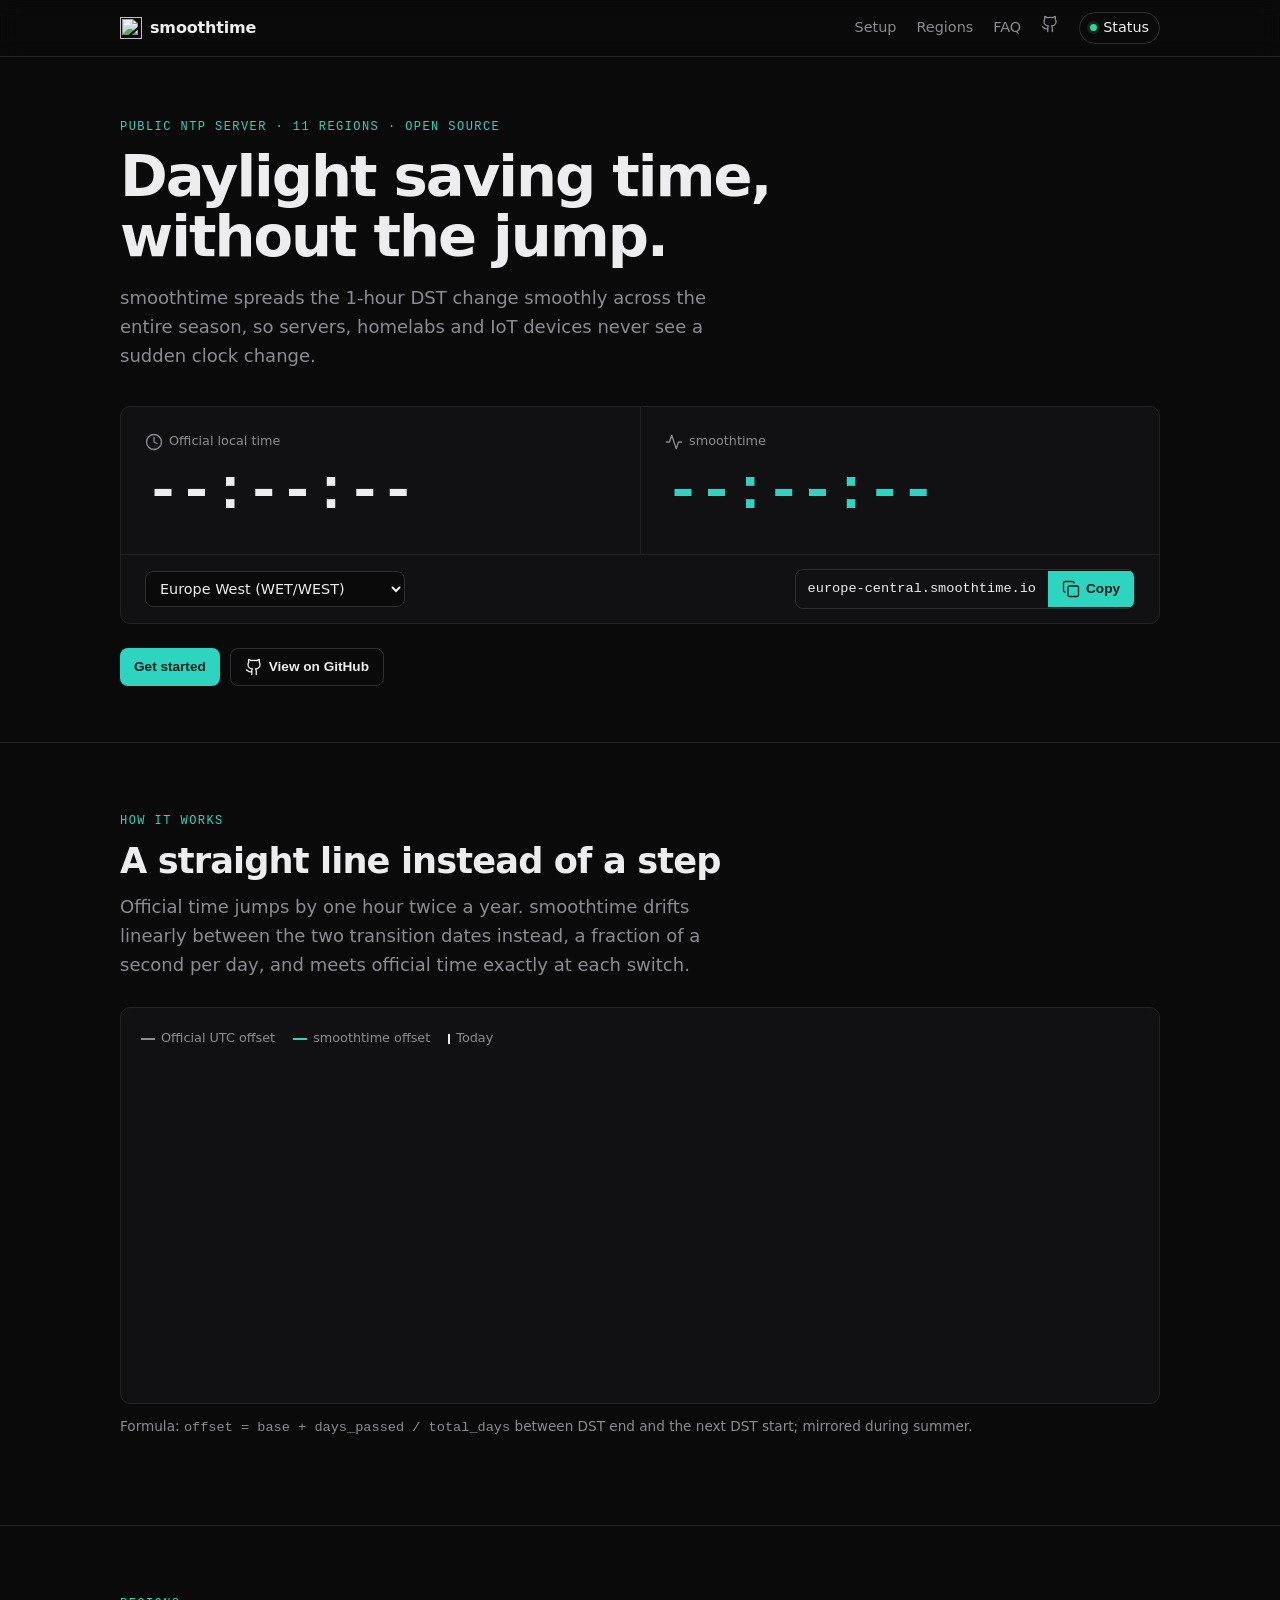
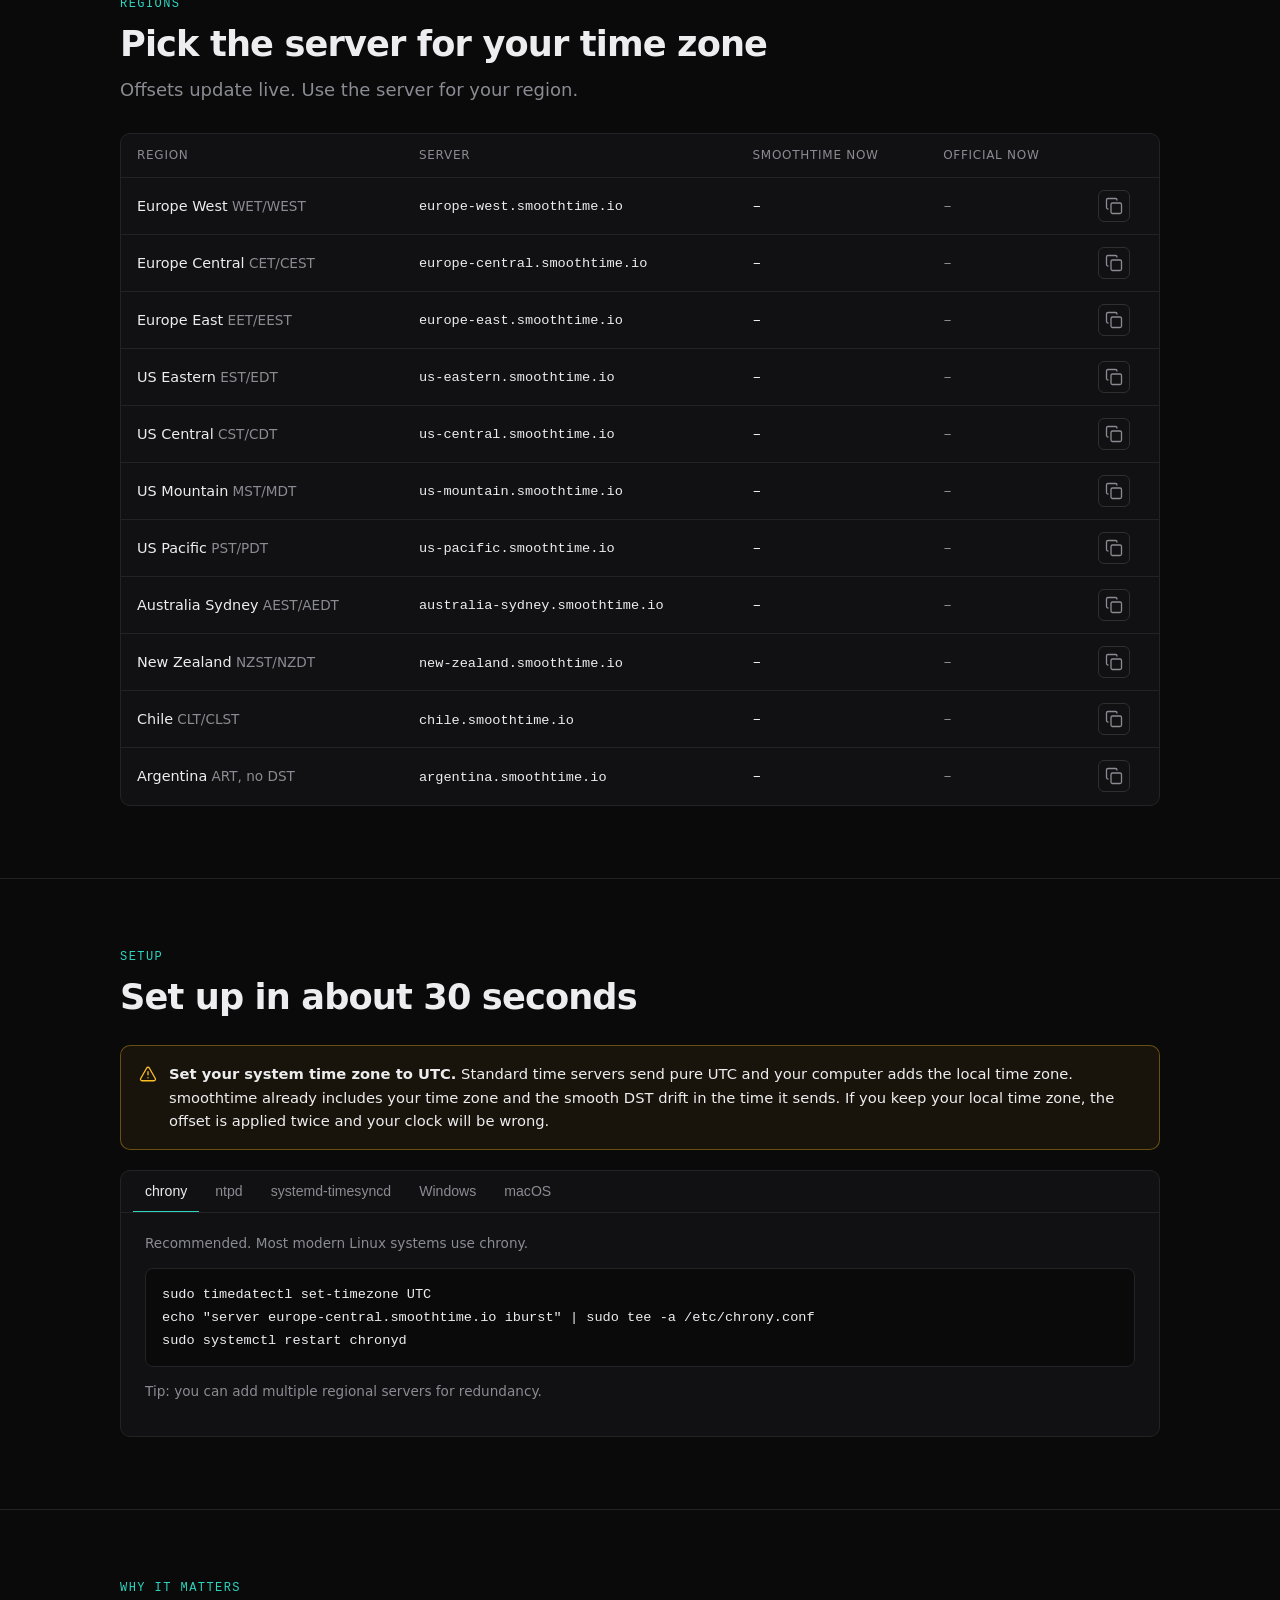
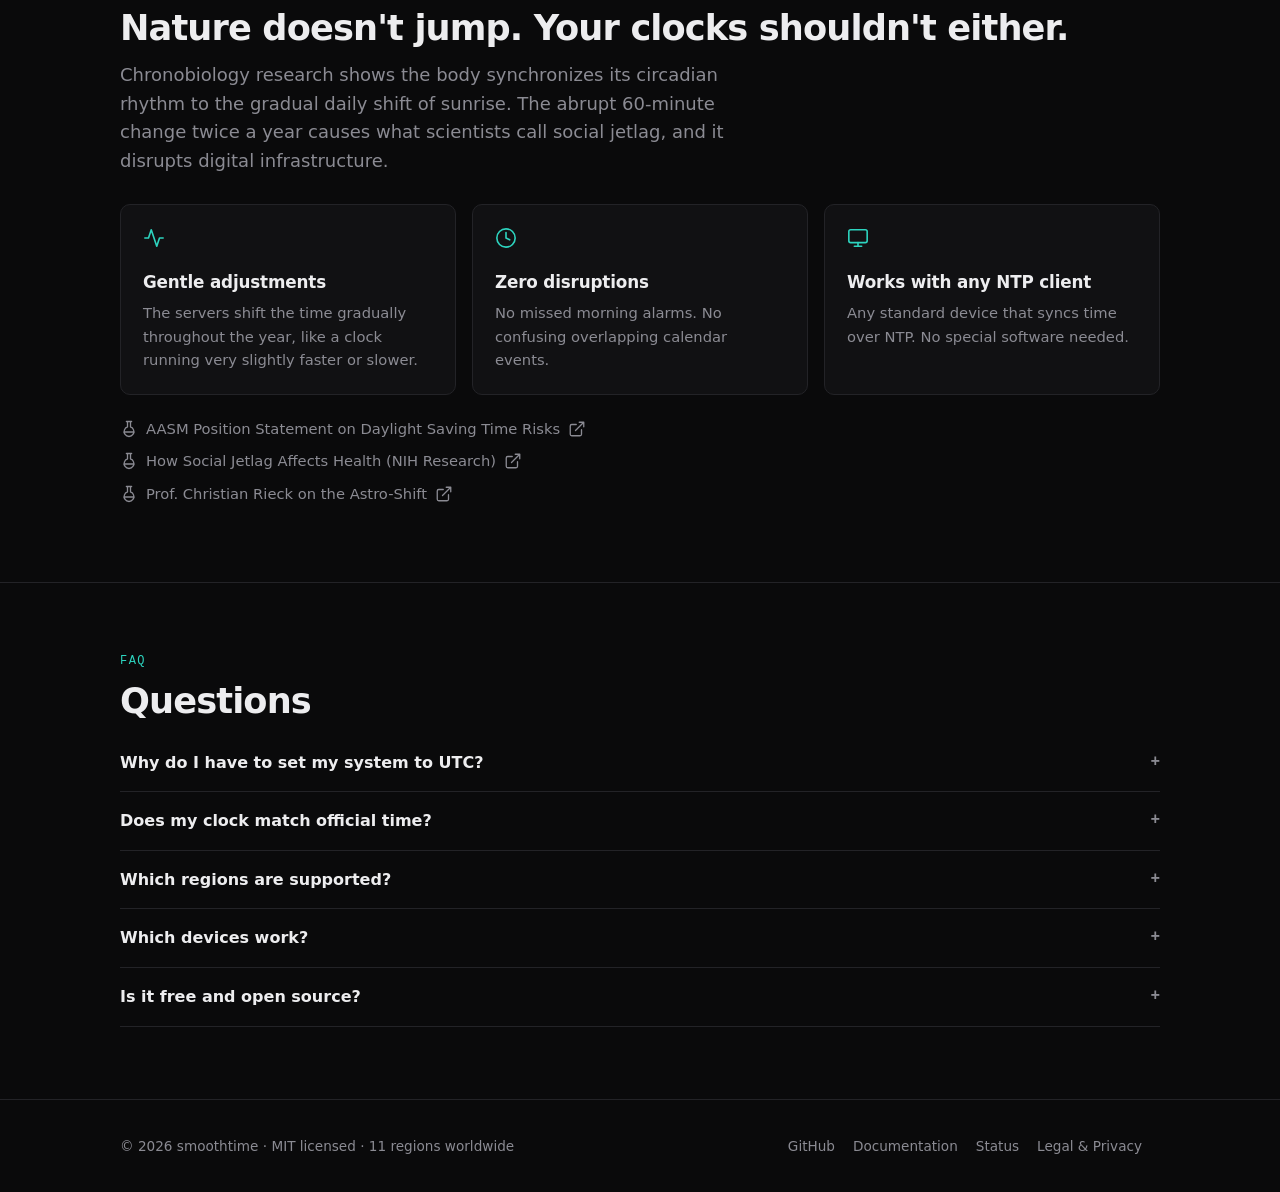
==== website/index.html @ b9d62621 "Point Plausible script at self-hosted plausible.smoothtime.io" ====
<!DOCTYPE html>
<html lang="en">
<head>
  <meta charset="utf-8">
  <meta content="width=device-width, initial-scale=1.0" name="viewport">
  <title>smoothtime | The Natural Time Server — Smooth DST Without Jumps</title>
  
  <meta name="description" content="The first public NTP server that replaces abrupt Daylight Saving Time (DST) jumps with a smooth linear drift. Prevent social jetlag, protect circadian rhythms, and avoid server disruptions. Free, open-source natural time for Europe, US, Australia, New Zealand, Chile & Argentina.">
  <meta name="keywords" content="smooth DST, natural time server, social jetlag, DST transition, NTP server without jumps, smoothtime, gradual time change, chronobiology, DST smear, australia ntp, new zealand time server, chile ntp, chrony">
  <meta name="robots" content="index, follow">
  
  <!-- Open Graph / Social -->
  <meta property="og:title" content="smoothtime | The Natural Time Server — Smooth DST Without Jumps">
  <meta property="og:description" content="Spread the 1-hour DST jump smoothly across the season. Now with Australia, New Zealand, Chile & Argentina. Open source, free, for homelabs, servers & IoT worldwide.">
  <meta property="og:url" content="https://smoothtime.io">
  <meta property="og:type" content="website">
  <meta property="og:image" content="https://smoothtime.io/og-image.png">
  <meta property="og:locale" content="en_US">
  <meta property="og:site_name" content="smoothtime.io">
  
  <!-- Twitter Card -->
  <meta name="twitter:card" content="summary_large_image">
  <meta name="twitter:title" content="smoothtime | Smooth DST NTP Server (now global)">
  <meta name="twitter:description" content="No more twice-yearly clock trauma. Natural, gradual time transitions via public NTP — now supporting Southern Hemisphere too.">
  <meta name="twitter:image" content="https://smoothtime.io/og-image.png">
  
  <!-- Hreflang -->
  <link rel="alternate" hreflang="en" href="https://smoothtime.io">
  <link rel="alternate" hreflang="x-default" href="https://smoothtime.io">
  
  <meta property="og:image:width" content="1200">
  <meta property="og:image:height" content="630">
  
  <link rel="canonical" href="https://smoothtime.io">
  <meta name="theme-color" content="#0a0a0b">
  <link rel="preload" href="/fonts/inter-var-latin.woff2" as="font" type="font/woff2" crossorigin>
  <link rel="preload" href="/fonts/jetbrains-mono-var-latin.woff2" as="font" type="font/woff2" crossorigin>
  <link rel="icon" type="image/svg+xml" href="/favicon.svg">
  <script type="application/ld+json">
  {
    "@context": "https://schema.org",
    "@type": "WebApplication",
    "name": "smoothtime",
    "url": "https://smoothtime.io",
    "description": "The first public NTP server that replaces abrupt DST jumps with a smooth linear drift across the entire season. Prevents social jetlag, protects circadian rhythms, and avoids server disruptions.",
    "applicationCategory": "Utility",
    "operatingSystem": "All (NTP-compatible)",
    "browserRequirements": "Requires NTP client",
    "license": "https://github.com/tommodore/smoothtime/blob/main/LICENSE",
    "offers": {
      "@type": "Offer",
      "price": "0",
      "priceCurrency": "USD"
    },
    "author": {
      "@type": "Person",
      "name": "Thomas Kräuter",
      "url": "https://github.com/tommodore"
    }
  }
  </script>
  <script type="application/ld+json">
  {
    "@context": "https://schema.org",
    "@type": "WebSite",
    "name": "smoothtime.io",
    "url": "https://smoothtime.io",
    "about": {
      "@type": "Thing",
      "name": "Smooth DST Transition via NTP",
      "description": "Replaces abrupt DST jumps with smooth linear time drift"
    },
    "inLanguage": ["en", "de"]
  }
  </script>
  

  <style>
    @font-face{font-family:Inter;font-weight:400 700;font-display:swap;src:url(/fonts/inter-var-latin.woff2) format("woff2")}
    @font-face{font-family:"JetBrains Mono";font-weight:400 700;font-display:swap;src:url(/fonts/jetbrains-mono-var-latin.woff2) format("woff2")}
    :root{--bg:#0a0a0b;--panel:#111113;--line:#232327;--line2:#2e2e33;--fg:#ededef;--mute:#8b8b93;--acc:#2dd4bf;--acc-d:rgba(45,212,191,.12);--ok:#34d399;--warn:#fbbf24;--r:10px;--mono:"JetBrains Mono",ui-monospace,SFMono-Regular,Menlo,monospace}
    *{box-sizing:border-box} html{-webkit-text-size-adjust:100%;scroll-behavior:smooth}
    body{margin:0;background:var(--bg);color:var(--fg);font:16px/1.6 Inter,system-ui,sans-serif;-webkit-font-smoothing:antialiased}
    a{color:inherit} code,.mono{font-family:var(--mono);font-variant-numeric:tabular-nums}
    .wrap{max-width:1080px;margin:0 auto;padding:0 20px}
    .i{width:18px;height:18px;flex:none}
    .muted{color:var(--mute)} .sm{font-size:.85rem}
    header{position:sticky;top:0;z-index:10;background:rgba(10,10,11,.8);backdrop-filter:blur(10px);border-bottom:1px solid var(--line)}
    header .wrap{display:flex;align-items:center;justify-content:space-between;height:56px}
    .logo{display:flex;align-items:center;gap:8px;font-weight:600;text-decoration:none;letter-spacing:-.01em}
    nav{display:flex;gap:20px;align-items:center;font-size:.9rem} nav a{text-decoration:none;color:var(--mute)} nav a:hover{color:var(--fg)}
    .status{display:inline-flex;align-items:center;gap:6px;border:1px solid var(--line2);border-radius:99px;padding:3px 10px;color:var(--fg)!important}
    .dot{width:7px;height:7px;border-radius:50%;background:var(--ok);box-shadow:0 0 0 3px rgba(52,211,153,.15)}
    .hide-sm{} @media(max-width:640px){.hide-sm{display:none} nav{gap:14px}}
    section{padding:72px 0;border-bottom:1px solid var(--line)}
    .eyebrow{font:500 .75rem/1 var(--mono);letter-spacing:.12em;text-transform:uppercase;color:var(--acc);margin:0 0 14px}
    h1{font-size:clamp(2.2rem,6vw,3.6rem);line-height:1.05;letter-spacing:-.035em;margin:0 0 16px;font-weight:650}
    h2{font-size:clamp(1.6rem,3.5vw,2.2rem);letter-spacing:-.025em;line-height:1.15;margin:0 0 12px;font-weight:650}
    h3{font-size:1.05rem;margin:0 0 6px;font-weight:600;letter-spacing:-.01em}
    .lead{font-size:1.125rem;color:var(--mute);max-width:620px;margin:0}
    .card{background:var(--panel);border:1px solid var(--line);border-radius:var(--r)}
    .hero{padding:64px 0 56px}
    .clocks{display:grid;grid-template-columns:1fr 1fr;margin-top:36px}
    .clocks>div{padding:24px} .clocks>div+div{border-left:1px solid var(--line)}
    .clk{font:600 clamp(2rem,7vw,3.75rem)/1 var(--mono);letter-spacing:-.04em;margin:10px 0 8px}
    .clocks .lbl{font-size:.8rem;color:var(--mute);display:flex;align-items:center;gap:6px}
    .acc{color:var(--acc)}
    .bar{display:flex;flex-wrap:wrap;gap:12px;align-items:center;justify-content:space-between;padding:14px 24px;border-top:1px solid var(--line)}
    select{background:var(--bg);color:var(--fg);border:1px solid var(--line2);border-radius:8px;padding:8px 10px;font:inherit;font-size:.9rem;max-width:100%}
    .addrbox{display:flex;align-items:center;gap:0;border:1px solid var(--line2);border-radius:8px;overflow:hidden;min-width:0;max-width:100%}
    .addrbox code{padding:8px 12px;font-size:.85rem;min-width:0;white-space:nowrap;overflow-x:auto}
    .btn{display:inline-flex;align-items:center;gap:6px;border:0;background:var(--acc);color:#04201c;font:600 .85rem Inter,sans-serif;padding:9px 14px;cursor:pointer;white-space:nowrap}
    .btn:hover{filter:brightness(1.08)} .btn.ghost{background:transparent;color:var(--fg);border:1px solid var(--line2);border-radius:8px;text-decoration:none}
    .icon-btn{background:none;border:1px solid var(--line2);color:var(--mute);border-radius:6px;padding:6px;cursor:pointer;display:inline-flex} .icon-btn:hover{color:var(--fg);border-color:var(--mute)}
    .cta{display:flex;gap:10px;flex-wrap:wrap;margin-top:24px} .cta .btn{border-radius:8px;text-decoration:none}
    @media(max-width:640px){.clocks{grid-template-columns:1fr} .clocks>div+div{border-left:0;border-top:1px solid var(--line)} .clocks>div{padding:18px} .bar{padding:14px 18px} .addrbox code{font-size:.75rem;padding:8px 10px} .bar select{width:100%}}
    .chart{padding:20px;margin-top:28px} .chart svg{width:100%;height:auto;display:block}
    .legend{display:flex;gap:18px;font-size:.8rem;color:var(--mute);margin-bottom:10px;flex-wrap:wrap} .legend i{display:inline-block;width:14px;height:2px;vertical-align:middle;margin-right:6px}
    .tbl{width:100%;border-collapse:collapse;font-size:.9rem} .tbl th{text-align:left;font-weight:500;color:var(--mute);font-size:.75rem;text-transform:uppercase;letter-spacing:.06em;padding:12px 16px;border-bottom:1px solid var(--line)}
    .tbl td{padding:12px 16px;border-bottom:1px solid var(--line)} .tbl tr:last-child td{border-bottom:0} .tbl code{font-size:.85rem} .num{white-space:nowrap}
    .tblwrap{overflow-x:auto;margin-top:28px}
    @media(max-width:640px){.tbl .c-off2{display:none} .tbl td:nth-child(4){display:none} .tbl td,.tbl th{padding:10px 10px} .tbl td:first-child .muted{display:none}}
    .callout{display:flex;gap:12px;padding:16px 18px;border:1px solid rgba(251,191,36,.35);background:rgba(251,191,36,.06);border-radius:var(--r);margin:28px 0 20px;font-size:.92rem} .callout .i{color:var(--warn);margin-top:3px}
    .tabs{display:flex;gap:4px;border-bottom:1px solid var(--line);padding:0 12px;overflow-x:auto}
    .tab{background:none;border:0;color:var(--mute);font:500 .88rem Inter,sans-serif;padding:12px 12px;cursor:pointer;border-bottom:2px solid transparent;margin-bottom:-1px;white-space:nowrap}
    .tab[aria-selected=true]{color:var(--fg);border-color:var(--acc)}
    .pane{padding:20px 24px} .pane[hidden]{display:none} .pane ol{margin:0;padding-left:20px} .pane li{margin:6px 0}
    pre{position:relative;background:var(--bg);border:1px solid var(--line);border-radius:8px;padding:14px 16px;overflow-x:auto;font-size:.85rem;line-height:1.7;margin:10px 0}
    pre .icon-btn{position:absolute;top:8px;right:8px;background:var(--panel)}
    .grid3{display:grid;grid-template-columns:repeat(3,1fr);gap:16px;margin-top:28px} .grid3 .card{padding:22px} .grid3 .i{color:var(--acc);margin-bottom:12px;width:22px;height:22px}
    .grid3 p{margin:0;color:var(--mute);font-size:.92rem}
    @media(max-width:820px){.grid3{grid-template-columns:1fr}}
    .refs{list-style:none;padding:0;margin:18px 0 0} .refs a{display:inline-flex;gap:8px;align-items:center;color:var(--mute);text-decoration:none;font-size:.92rem;padding:4px 0} .refs a:hover{color:var(--fg)}
    details{border-bottom:1px solid var(--line);padding:16px 0} summary{cursor:pointer;font-weight:600;list-style:none;display:flex;justify-content:space-between;gap:16px} summary::after{content:"+";color:var(--mute);font-family:var(--mono)} details[open] summary::after{content:"–"}
    details p{color:var(--mute);margin:10px 0 0;max-width:760px}
    footer{padding:36px 0;font-size:.85rem;color:var(--mute)} footer .wrap{display:flex;gap:16px;flex-wrap:wrap;justify-content:space-between} footer a{text-decoration:none;margin-right:18px} footer a:hover{color:var(--fg)}
    /* no scroll-reveal: content is visible immediately */
    .skip{position:absolute;left:-9999px} .skip:focus{left:12px;top:12px;z-index:99;background:var(--acc);color:#000;padding:8px 12px;border-radius:6px}
    :focus-visible{outline:2px solid var(--acc);outline-offset:2px}
  </style>
  <script defer data-domain="smoothtime.io" src="https://plausible.smoothtime.io/js/script.js"></script>
</head>
<body>
<a class="skip" href="#main">Skip to content</a>
<header><div class="wrap">
  <a class="logo" href="/"><img src="/favicon.svg" width="22" height="22" alt="">smoothtime</a>
  <nav>
    <a href="#setup" class="hide-sm">Setup</a>
    <a href="#regions" class="hide-sm">Regions</a>
    <a href="#faq" class="hide-sm">FAQ</a>
    <a href="https://github.com/tommodore/smoothtime" target="_blank" rel="noopener" aria-label="GitHub"><svg class="i" viewBox="0 0 24 24" fill="none" stroke="currentColor" stroke-width="1.75" stroke-linecap="round" stroke-linejoin="round" aria-hidden="true"><path d="M15 22v-4a4.8 4.8 0 0 0-1-3.5c3 0 6-2 6-5.5.08-1.25-.27-2.48-1-3.5.28-1.15.28-2.35 0-3.5 0 0-1 0-3 1.5-2.64-.5-5.36-.5-8 0C6 2 5 2 5 2c-.3 1.15-.3 2.35 0 3.5A5.4 5.4 0 0 0 4 9c0 3.5 3 5.5 6 5.5-.39.49-.68 1.05-.85 1.65-.17.6-.22 1.23-.15 1.85v4"/><path d="M9 18c-4.51 2-5-2-7-2"/></svg></a>
    <a class="status" href="https://status.smoothtime.io" target="_blank" rel="noopener"><span class="dot"></span>Status</a>
  </nav>
</div></header>

<main id="main">
<section class="hero"><div class="wrap">
  <p class="eyebrow">Public NTP server · 11 regions · open source</p>
  <h1>Daylight saving time,<br>without the jump.</h1>
  <p class="lead">smoothtime spreads the 1-hour DST change smoothly across the entire season, so servers, homelabs and IoT devices never see a sudden clock change.</p>
  <div class="card" style="margin-top:36px">
    <div class="clocks" style="margin:0">
      <div><div class="lbl"><svg class="i" viewBox="0 0 24 24" fill="none" stroke="currentColor" stroke-width="1.75" stroke-linecap="round" stroke-linejoin="round" aria-hidden="true"><circle cx="12" cy="12" r="10"/><path d="M12 6v6l4 2"/></svg> Official local time <span class="mono" id="h-offi"></span></div><div class="clk" id="h-official">--:--:--</div><div class="sm muted" id="h-tz"></div></div>
      <div><div class="lbl acc"><svg class="i" viewBox="0 0 24 24" fill="none" stroke="currentColor" stroke-width="1.75" stroke-linecap="round" stroke-linejoin="round" aria-hidden="true"><path d="M22 12h-4l-3 9L9 3l-3 9H2"/></svg> smoothtime <span class="mono" id="h-offs"></span></div><div class="clk acc" id="h-smooth">--:--:--</div><div class="sm muted" id="h-diff"></div></div>
    </div>
    <div class="bar">
      <select id="region" aria-label="Region"><option value="europe-west">Europe West (WET/WEST)</option><option value="europe-central">Europe Central (CET/CEST)</option><option value="europe-east">Europe East (EET/EEST)</option><option value="us-eastern">US Eastern (EST/EDT)</option><option value="us-central">US Central (CST/CDT)</option><option value="us-mountain">US Mountain (MST/MDT)</option><option value="us-pacific">US Pacific (PST/PDT)</option><option value="australia-sydney">Australia Sydney (AEST/AEDT)</option><option value="new-zealand">New Zealand (NZST/NZDT)</option><option value="chile">Chile (CLT/CLST)</option><option value="argentina">Argentina (ART, no DST)</option></select>
      <div class="addrbox"><code id="h-addr">europe-central.smoothtime.io</code><button class="btn" id="h-copy"><svg class="i" viewBox="0 0 24 24" fill="none" stroke="currentColor" stroke-width="1.75" stroke-linecap="round" stroke-linejoin="round" aria-hidden="true"><rect x="8" y="8" width="14" height="14" rx="2"/><path d="M4 16c-1.1 0-2-.9-2-2V4c0-1.1.9-2 2-2h10c1.1 0 2 .9 2 2"/></svg><span>Copy</span></button></div>
    </div>
  </div>
  <div class="cta"><a class="btn" href="#setup">Get started</a><a class="btn ghost" href="https://github.com/tommodore/smoothtime" target="_blank" rel="noopener"><svg class="i" viewBox="0 0 24 24" fill="none" stroke="currentColor" stroke-width="1.75" stroke-linecap="round" stroke-linejoin="round" aria-hidden="true"><path d="M15 22v-4a4.8 4.8 0 0 0-1-3.5c3 0 6-2 6-5.5.08-1.25-.27-2.48-1-3.5.28-1.15.28-2.35 0-3.5 0 0-1 0-3 1.5-2.64-.5-5.36-.5-8 0C6 2 5 2 5 2c-.3 1.15-.3 2.35 0 3.5A5.4 5.4 0 0 0 4 9c0 3.5 3 5.5 6 5.5-.39.49-.68 1.05-.85 1.65-.17.6-.22 1.23-.15 1.85v4"/><path d="M9 18c-4.51 2-5-2-7-2"/></svg> View on GitHub</a></div>
</div></section>

<section id="drift"><div class="wrap">
  <p class="eyebrow">How it works</p>
  <h2>A straight line instead of a step</h2>
  <p class="lead">Official time jumps by one hour twice a year. smoothtime drifts linearly between the two transition dates instead, a fraction of a second per day, and meets official time exactly at each switch.</p>
  <div class="card chart">
    <div class="legend"><span><i style="background:var(--mute)"></i>Official UTC offset</span><span><i style="background:var(--acc)"></i>smoothtime offset</span><span><i style="background:var(--fg);width:2px;height:10px"></i>Today</span><span class="mono" id="c-region"></span></div>
    <svg id="chart" viewBox="0 0 800 260" role="img" aria-label="UTC offset over the next 12 months"></svg>
  </div>
  <p class="sm muted" style="margin-top:12px">Formula: <code>offset = base + days_passed / total_days</code> between DST end and the next DST start; mirrored during summer.</p>
</div></section>

<section id="regions"><div class="wrap">
  <p class="eyebrow">Regions</p>
  <h2>Pick the server for your time zone</h2>
  <p class="lead">Offsets update live. Use the server for your region.</p>
  <div class="card tblwrap"><table class="tbl"><thead><tr><th>Region</th><th>Server</th><th>smoothtime now</th><th class="c-off2">Official now</th><th></th></tr></thead><tbody><tr data-r="europe-west"><td><span class="rn">Europe West</span><span class="muted sm"> WET/WEST</span></td><td><code class="addr">europe-west.smoothtime.io</code></td><td class="mono num" data-off="europe-west">–</td><td class="mono num muted" data-offi="europe-west">–</td><td><button class="icon-btn" data-copy="europe-west.smoothtime.io" aria-label="Copy europe-west.smoothtime.io"><svg class="i" viewBox="0 0 24 24" fill="none" stroke="currentColor" stroke-width="1.75" stroke-linecap="round" stroke-linejoin="round" aria-hidden="true"><rect x="8" y="8" width="14" height="14" rx="2"/><path d="M4 16c-1.1 0-2-.9-2-2V4c0-1.1.9-2 2-2h10c1.1 0 2 .9 2 2"/></svg></button></td></tr><tr data-r="europe-central"><td><span class="rn">Europe Central</span><span class="muted sm"> CET/CEST</span></td><td><code class="addr">europe-central.smoothtime.io</code></td><td class="mono num" data-off="europe-central">–</td><td class="mono num muted" data-offi="europe-central">–</td><td><button class="icon-btn" data-copy="europe-central.smoothtime.io" aria-label="Copy europe-central.smoothtime.io"><svg class="i" viewBox="0 0 24 24" fill="none" stroke="currentColor" stroke-width="1.75" stroke-linecap="round" stroke-linejoin="round" aria-hidden="true"><rect x="8" y="8" width="14" height="14" rx="2"/><path d="M4 16c-1.1 0-2-.9-2-2V4c0-1.1.9-2 2-2h10c1.1 0 2 .9 2 2"/></svg></button></td></tr><tr data-r="europe-east"><td><span class="rn">Europe East</span><span class="muted sm"> EET/EEST</span></td><td><code class="addr">europe-east.smoothtime.io</code></td><td class="mono num" data-off="europe-east">–</td><td class="mono num muted" data-offi="europe-east">–</td><td><button class="icon-btn" data-copy="europe-east.smoothtime.io" aria-label="Copy europe-east.smoothtime.io"><svg class="i" viewBox="0 0 24 24" fill="none" stroke="currentColor" stroke-width="1.75" stroke-linecap="round" stroke-linejoin="round" aria-hidden="true"><rect x="8" y="8" width="14" height="14" rx="2"/><path d="M4 16c-1.1 0-2-.9-2-2V4c0-1.1.9-2 2-2h10c1.1 0 2 .9 2 2"/></svg></button></td></tr><tr data-r="us-eastern"><td><span class="rn">US Eastern</span><span class="muted sm"> EST/EDT</span></td><td><code class="addr">us-eastern.smoothtime.io</code></td><td class="mono num" data-off="us-eastern">–</td><td class="mono num muted" data-offi="us-eastern">–</td><td><button class="icon-btn" data-copy="us-eastern.smoothtime.io" aria-label="Copy us-eastern.smoothtime.io"><svg class="i" viewBox="0 0 24 24" fill="none" stroke="currentColor" stroke-width="1.75" stroke-linecap="round" stroke-linejoin="round" aria-hidden="true"><rect x="8" y="8" width="14" height="14" rx="2"/><path d="M4 16c-1.1 0-2-.9-2-2V4c0-1.1.9-2 2-2h10c1.1 0 2 .9 2 2"/></svg></button></td></tr><tr data-r="us-central"><td><span class="rn">US Central</span><span class="muted sm"> CST/CDT</span></td><td><code class="addr">us-central.smoothtime.io</code></td><td class="mono num" data-off="us-central">–</td><td class="mono num muted" data-offi="us-central">–</td><td><button class="icon-btn" data-copy="us-central.smoothtime.io" aria-label="Copy us-central.smoothtime.io"><svg class="i" viewBox="0 0 24 24" fill="none" stroke="currentColor" stroke-width="1.75" stroke-linecap="round" stroke-linejoin="round" aria-hidden="true"><rect x="8" y="8" width="14" height="14" rx="2"/><path d="M4 16c-1.1 0-2-.9-2-2V4c0-1.1.9-2 2-2h10c1.1 0 2 .9 2 2"/></svg></button></td></tr><tr data-r="us-mountain"><td><span class="rn">US Mountain</span><span class="muted sm"> MST/MDT</span></td><td><code class="addr">us-mountain.smoothtime.io</code></td><td class="mono num" data-off="us-mountain">–</td><td class="mono num muted" data-offi="us-mountain">–</td><td><button class="icon-btn" data-copy="us-mountain.smoothtime.io" aria-label="Copy us-mountain.smoothtime.io"><svg class="i" viewBox="0 0 24 24" fill="none" stroke="currentColor" stroke-width="1.75" stroke-linecap="round" stroke-linejoin="round" aria-hidden="true"><rect x="8" y="8" width="14" height="14" rx="2"/><path d="M4 16c-1.1 0-2-.9-2-2V4c0-1.1.9-2 2-2h10c1.1 0 2 .9 2 2"/></svg></button></td></tr><tr data-r="us-pacific"><td><span class="rn">US Pacific</span><span class="muted sm"> PST/PDT</span></td><td><code class="addr">us-pacific.smoothtime.io</code></td><td class="mono num" data-off="us-pacific">–</td><td class="mono num muted" data-offi="us-pacific">–</td><td><button class="icon-btn" data-copy="us-pacific.smoothtime.io" aria-label="Copy us-pacific.smoothtime.io"><svg class="i" viewBox="0 0 24 24" fill="none" stroke="currentColor" stroke-width="1.75" stroke-linecap="round" stroke-linejoin="round" aria-hidden="true"><rect x="8" y="8" width="14" height="14" rx="2"/><path d="M4 16c-1.1 0-2-.9-2-2V4c0-1.1.9-2 2-2h10c1.1 0 2 .9 2 2"/></svg></button></td></tr><tr data-r="australia-sydney"><td><span class="rn">Australia Sydney</span><span class="muted sm"> AEST/AEDT</span></td><td><code class="addr">australia-sydney.smoothtime.io</code></td><td class="mono num" data-off="australia-sydney">–</td><td class="mono num muted" data-offi="australia-sydney">–</td><td><button class="icon-btn" data-copy="australia-sydney.smoothtime.io" aria-label="Copy australia-sydney.smoothtime.io"><svg class="i" viewBox="0 0 24 24" fill="none" stroke="currentColor" stroke-width="1.75" stroke-linecap="round" stroke-linejoin="round" aria-hidden="true"><rect x="8" y="8" width="14" height="14" rx="2"/><path d="M4 16c-1.1 0-2-.9-2-2V4c0-1.1.9-2 2-2h10c1.1 0 2 .9 2 2"/></svg></button></td></tr><tr data-r="new-zealand"><td><span class="rn">New Zealand</span><span class="muted sm"> NZST/NZDT</span></td><td><code class="addr">new-zealand.smoothtime.io</code></td><td class="mono num" data-off="new-zealand">–</td><td class="mono num muted" data-offi="new-zealand">–</td><td><button class="icon-btn" data-copy="new-zealand.smoothtime.io" aria-label="Copy new-zealand.smoothtime.io"><svg class="i" viewBox="0 0 24 24" fill="none" stroke="currentColor" stroke-width="1.75" stroke-linecap="round" stroke-linejoin="round" aria-hidden="true"><rect x="8" y="8" width="14" height="14" rx="2"/><path d="M4 16c-1.1 0-2-.9-2-2V4c0-1.1.9-2 2-2h10c1.1 0 2 .9 2 2"/></svg></button></td></tr><tr data-r="chile"><td><span class="rn">Chile</span><span class="muted sm"> CLT/CLST</span></td><td><code class="addr">chile.smoothtime.io</code></td><td class="mono num" data-off="chile">–</td><td class="mono num muted" data-offi="chile">–</td><td><button class="icon-btn" data-copy="chile.smoothtime.io" aria-label="Copy chile.smoothtime.io"><svg class="i" viewBox="0 0 24 24" fill="none" stroke="currentColor" stroke-width="1.75" stroke-linecap="round" stroke-linejoin="round" aria-hidden="true"><rect x="8" y="8" width="14" height="14" rx="2"/><path d="M4 16c-1.1 0-2-.9-2-2V4c0-1.1.9-2 2-2h10c1.1 0 2 .9 2 2"/></svg></button></td></tr><tr data-r="argentina"><td><span class="rn">Argentina</span><span class="muted sm"> ART, no DST</span></td><td><code class="addr">argentina.smoothtime.io</code></td><td class="mono num" data-off="argentina">–</td><td class="mono num muted" data-offi="argentina">–</td><td><button class="icon-btn" data-copy="argentina.smoothtime.io" aria-label="Copy argentina.smoothtime.io"><svg class="i" viewBox="0 0 24 24" fill="none" stroke="currentColor" stroke-width="1.75" stroke-linecap="round" stroke-linejoin="round" aria-hidden="true"><rect x="8" y="8" width="14" height="14" rx="2"/><path d="M4 16c-1.1 0-2-.9-2-2V4c0-1.1.9-2 2-2h10c1.1 0 2 .9 2 2"/></svg></button></td></tr></tbody></table></div>
</div></section>

<section id="setup"><div class="wrap">
  <p class="eyebrow">Setup</p>
  <h2>Set up in about 30 seconds</h2>
  <div class="callout"><svg class="i" viewBox="0 0 24 24" fill="none" stroke="currentColor" stroke-width="1.75" stroke-linecap="round" stroke-linejoin="round" aria-hidden="true"><path d="m21.73 18-8-14a2 2 0 0 0-3.48 0l-8 14A2 2 0 0 0 4 21h16a2 2 0 0 0 1.73-3"/><path d="M12 9v4"/><path d="M12 17h.01"/></svg><div><strong>Set your system time zone to UTC.</strong> Standard time servers send pure UTC and your computer adds the local time zone. smoothtime already includes your time zone and the smooth DST drift in the time it sends. If you keep your local time zone, the offset is applied twice and your clock will be wrong.</div></div>
  <div class="card">
    <div class="tabs" role="tablist">
      <button class="tab" role="tab" aria-selected="true" data-t="chrony">chrony</button>
      <button class="tab" role="tab" aria-selected="false" data-t="ntpd">ntpd</button>
      <button class="tab" role="tab" aria-selected="false" data-t="timesyncd">systemd-timesyncd</button>
      <button class="tab" role="tab" aria-selected="false" data-t="windows">Windows</button>
      <button class="tab" role="tab" aria-selected="false" data-t="macos">macOS</button>
    </div>
    <div class="pane" data-p="chrony"><p class="muted sm" style="margin-top:0">Recommended. Most modern Linux systems use chrony.</p>
<pre><code>sudo timedatectl set-timezone UTC
echo "server <span class="srv">europe-central</span>.smoothtime.io iburst" | sudo tee -a /etc/chrony.conf
sudo systemctl restart chronyd</code></pre><p class="sm muted">Tip: you can add multiple regional servers for redundancy.</p></div>
    <div class="pane" data-p="ntpd" hidden>
<pre><code>sudo timedatectl set-timezone UTC
echo "server <span class="srv">europe-central</span>.smoothtime.io iburst" | sudo tee -a /etc/ntp.conf
sudo systemctl restart ntp   # or ntpd, depending on your distro</code></pre></div>
    <div class="pane" data-p="timesyncd" hidden>
<pre><code>sudo timedatectl set-timezone UTC
# /etc/systemd/timesyncd.conf
[Time]
NTP=<span class="srv">europe-central</span>.smoothtime.io

sudo systemctl restart systemd-timesyncd</code></pre></div>
    <div class="pane" data-p="windows" hidden><ol>
      <li>Open <strong>Settings › Time &amp; language › Date &amp; time</strong>.</li>
      <li>Turn off <strong>Set time zone automatically</strong>.</li>
      <li>Set the time zone to <strong>(UTC) Coordinated Universal Time</strong>.</li>
      <li>Set the time server, for example from an administrator terminal:</li></ol>
<pre><code>w32tm /config /manualpeerlist:"<span class="srv">europe-central</span>.smoothtime.io" /syncfromflags:manual /update
w32tm /resync</code></pre></div>
    <div class="pane" data-p="macos" hidden><ol>
      <li>Open <strong>System Settings › General › Date &amp; Time</strong>.</li>
      <li>Turn off <strong>Set time zone automatically</strong>.</li>
      <li>Under "Closest City", select <strong>UTC</strong> or <strong>GMT</strong>.</li>
      <li>Set the time server to <code><span class="srv">europe-central</span>.smoothtime.io</code>.</li></ol></div>
  </div>
</div></section>

<section id="why"><div class="wrap">
  <p class="eyebrow">Why it matters</p>
  <h2>Nature doesn't jump. Your clocks shouldn't either.</h2>
  <p class="lead">Chronobiology research shows the body synchronizes its circadian rhythm to the gradual daily shift of sunrise. The abrupt 60-minute change twice a year causes what scientists call social jetlag, and it disrupts digital infrastructure.</p>
  <div class="grid3">
    <div class="card"><svg class="i" viewBox="0 0 24 24" fill="none" stroke="currentColor" stroke-width="1.75" stroke-linecap="round" stroke-linejoin="round" aria-hidden="true"><path d="M22 12h-4l-3 9L9 3l-3 9H2"/></svg><h3>Gentle adjustments</h3><p>The servers shift the time gradually throughout the year, like a clock running very slightly faster or slower.</p></div>
    <div class="card"><svg class="i" viewBox="0 0 24 24" fill="none" stroke="currentColor" stroke-width="1.75" stroke-linecap="round" stroke-linejoin="round" aria-hidden="true"><circle cx="12" cy="12" r="10"/><path d="M12 6v6l4 2"/></svg><h3>Zero disruptions</h3><p>No missed morning alarms. No confusing overlapping calendar events.</p></div>
    <div class="card"><svg class="i" viewBox="0 0 24 24" fill="none" stroke="currentColor" stroke-width="1.75" stroke-linecap="round" stroke-linejoin="round" aria-hidden="true"><rect x="2" y="3" width="20" height="14" rx="2"/><path d="M8 21h8M12 17v4"/></svg><h3>Works with any NTP client</h3><p>Any standard device that syncs time over NTP. No special software needed.</p></div>
  </div>
  <ul class="refs">
    <li><a href="https://pmc.ncbi.nlm.nih.gov/articles/PMC7954020/" target="_blank" rel="noopener noreferrer"><svg class="i" viewBox="0 0 24 24" fill="none" stroke="currentColor" stroke-width="1.75" stroke-linecap="round" stroke-linejoin="round" aria-hidden="true"><path d="M10 2v7.31M14 9.3V2M8.5 2h7M14 9.3a6.5 6.5 0 1 1-4 0"/><path d="M5.52 16h12.96"/></svg> AASM Position Statement on Daylight Saving Time Risks <svg class="i" viewBox="0 0 24 24" fill="none" stroke="currentColor" stroke-width="1.75" stroke-linecap="round" stroke-linejoin="round" aria-hidden="true"><path d="M15 3h6v6M10 14 21 3M18 13v6a2 2 0 0 1-2 2H5a2 2 0 0 1-2-2V8a2 2 0 0 1 2-2h6"/></svg></a></li>
    <li><a href="https://pmc.ncbi.nlm.nih.gov/articles/PMC10204006/" target="_blank" rel="noopener noreferrer"><svg class="i" viewBox="0 0 24 24" fill="none" stroke="currentColor" stroke-width="1.75" stroke-linecap="round" stroke-linejoin="round" aria-hidden="true"><path d="M10 2v7.31M14 9.3V2M8.5 2h7M14 9.3a6.5 6.5 0 1 1-4 0"/><path d="M5.52 16h12.96"/></svg> How Social Jetlag Affects Health (NIH Research) <svg class="i" viewBox="0 0 24 24" fill="none" stroke="currentColor" stroke-width="1.75" stroke-linecap="round" stroke-linejoin="round" aria-hidden="true"><path d="M15 3h6v6M10 14 21 3M18 13v6a2 2 0 0 1-2 2H5a2 2 0 0 1-2-2V8a2 2 0 0 1 2-2h6"/></svg></a></li>
    <li><a href="https://www.youtube-nocookie.com/embed/Y2qNHvxtnnM/" target="_blank" rel="noopener noreferrer"><svg class="i" viewBox="0 0 24 24" fill="none" stroke="currentColor" stroke-width="1.75" stroke-linecap="round" stroke-linejoin="round" aria-hidden="true"><path d="M10 2v7.31M14 9.3V2M8.5 2h7M14 9.3a6.5 6.5 0 1 1-4 0"/><path d="M5.52 16h12.96"/></svg> Prof. Christian Rieck on the Astro-Shift <svg class="i" viewBox="0 0 24 24" fill="none" stroke="currentColor" stroke-width="1.75" stroke-linecap="round" stroke-linejoin="round" aria-hidden="true"><path d="M15 3h6v6M10 14 21 3M18 13v6a2 2 0 0 1-2 2H5a2 2 0 0 1-2-2V8a2 2 0 0 1 2-2h6"/></svg></a></li>
  </ul>
</div></section>

<section id="faq"><div class="wrap">
  <p class="eyebrow">FAQ</p>
  <h2>Questions</h2>
  <details><summary>Why do I have to set my system to UTC?</summary><p>smoothtime sends your region's local time, including the smooth DST drift, instead of pure UTC. If your system also applies a local time zone, the offset is counted twice.</p></details>
  <details><summary>Does my clock match official time?</summary><p>Exactly on each DST transition date. In between, smoothtime is up to one hour away from official time, changing by a fraction of a second per day. The chart above shows the difference for your region.</p></details>
  <details><summary>Which regions are supported?</summary><p>11 regions: Europe West, Central and East; US Eastern, Central, Mountain and Pacific; Australia Sydney; New Zealand; Chile; and Argentina, which has no DST and uses a constant offset.</p></details>
  <details><summary>Which devices work?</summary><p>Anything that can use a custom NTP server: Linux (chrony, ntpd, systemd-timesyncd), macOS, Windows, and many routers and IoT devices.</p></details>
  <details><summary>Is it free and open source?</summary><p>Yes. smoothtime is MIT-licensed and the source is on <a href="https://github.com/tommodore/smoothtime" target="_blank" rel="noopener">GitHub</a>. You can also run your own server with Docker.</p></details>
</div></section>
</main>

<footer><div class="wrap">
  <div>© 2026 smoothtime · MIT licensed · 11 regions worldwide</div>
  <div><a href="https://github.com/tommodore/smoothtime" target="_blank" rel="noopener">GitHub</a><a href="https://github.com/tommodore/smoothtime/blob/main/README.md" target="_blank" rel="noopener">Documentation</a><a href="https://status.smoothtime.io" target="_blank" rel="noopener">Status</a><a href="/legal.html">Legal &amp; Privacy</a></div>
</div></footer>
<script src="/app.js" defer></script>
</body>
</html>
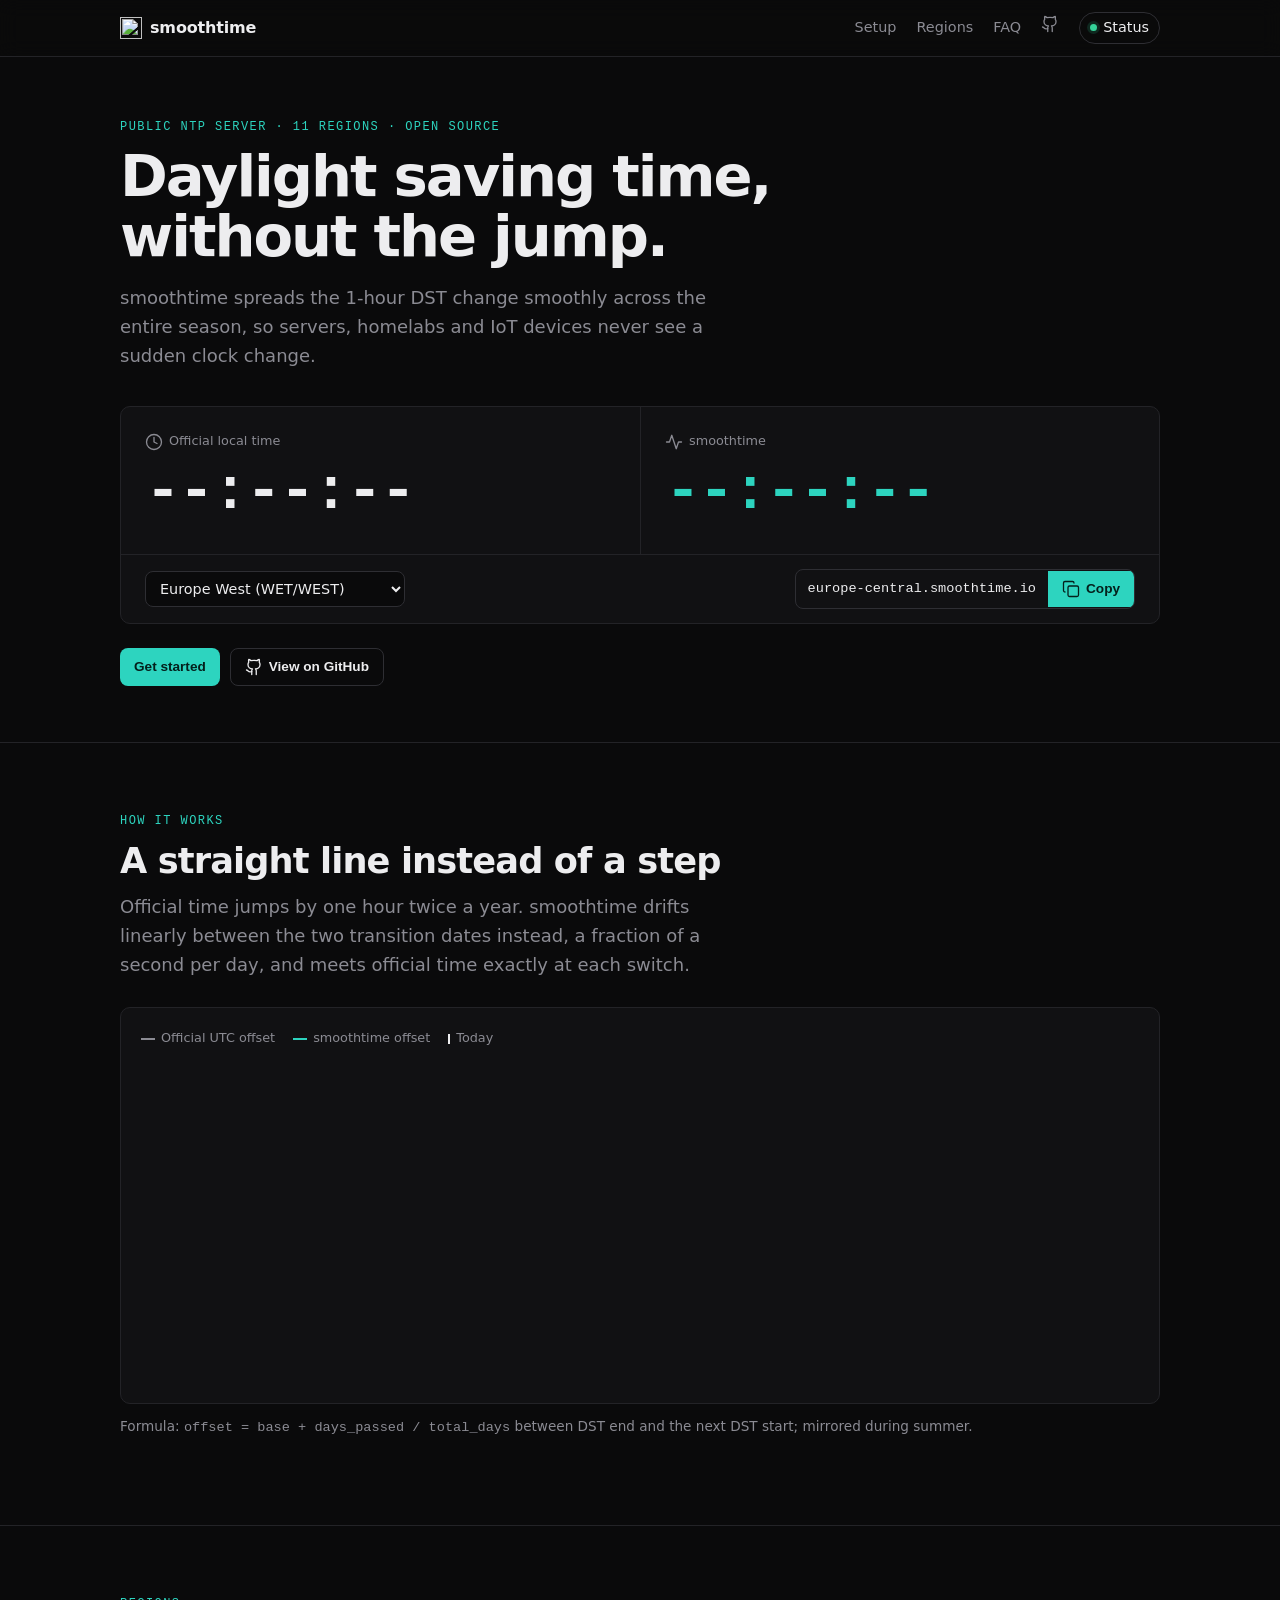
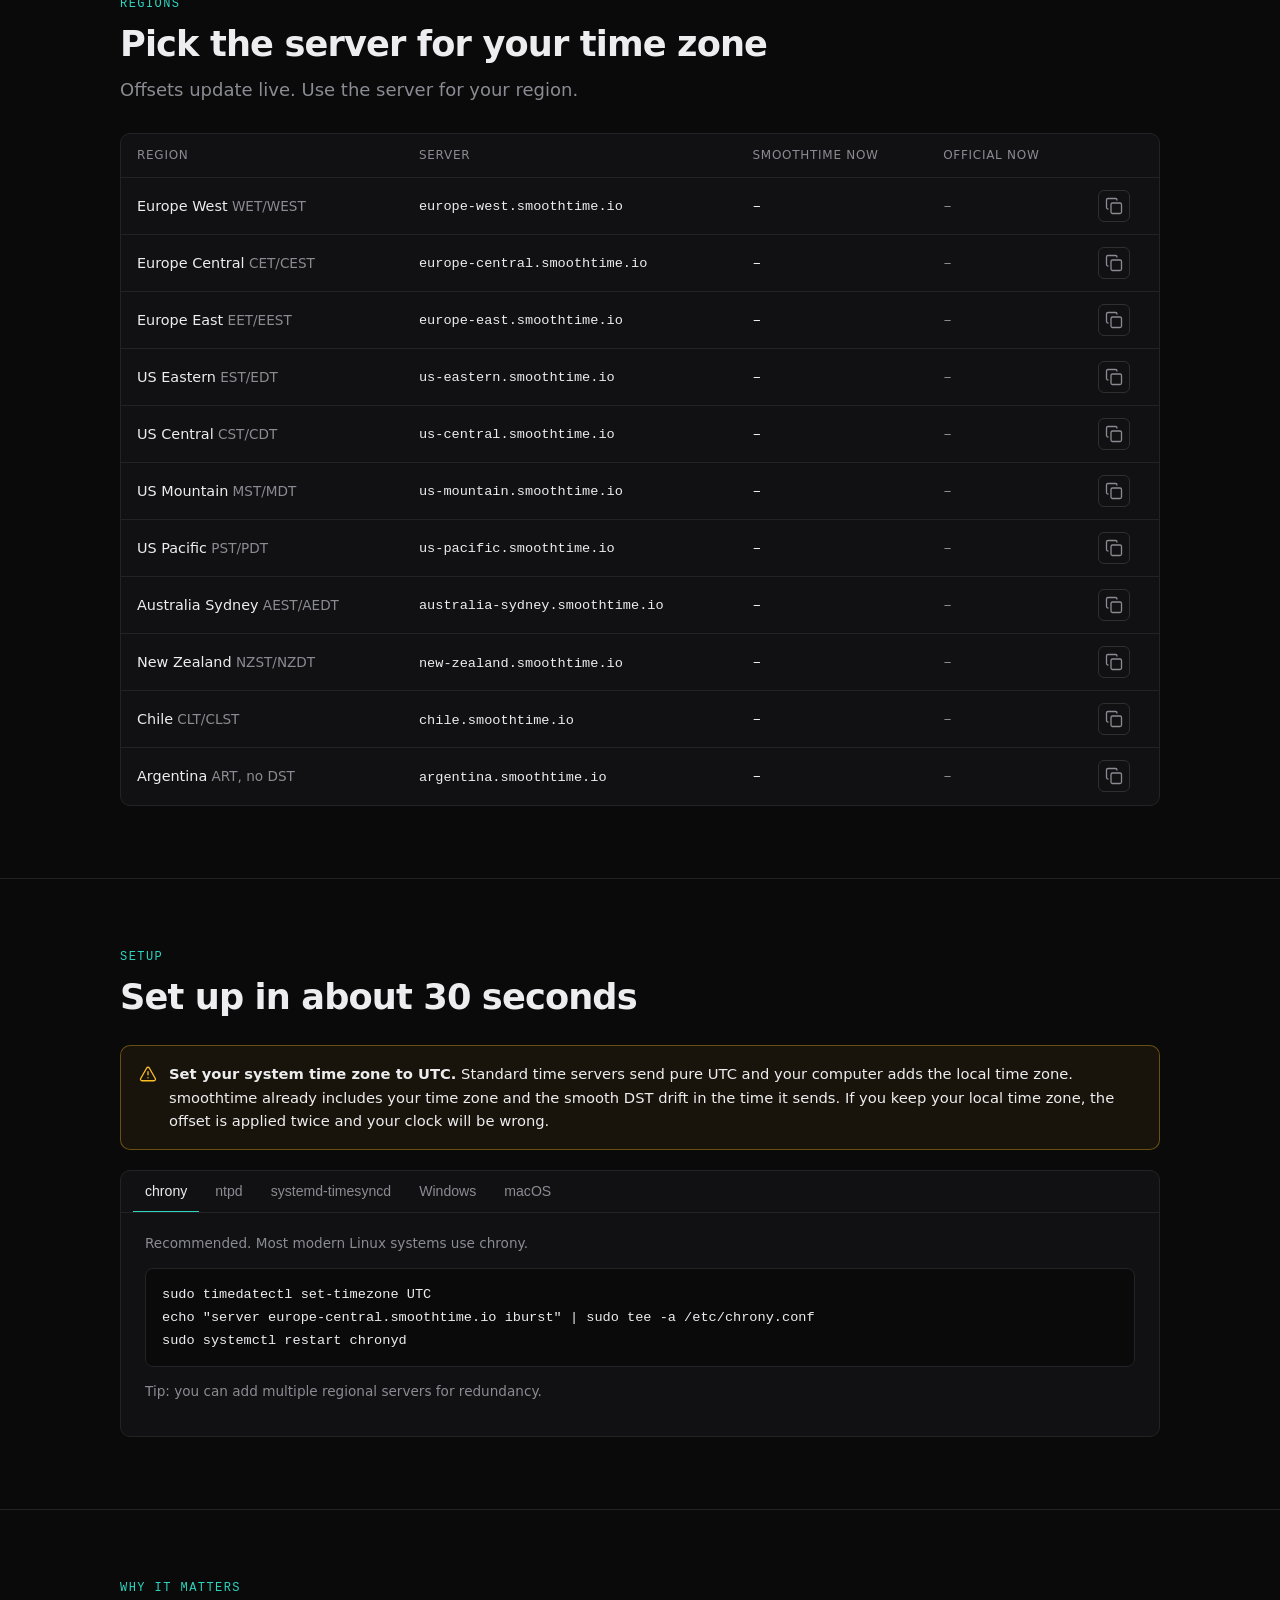
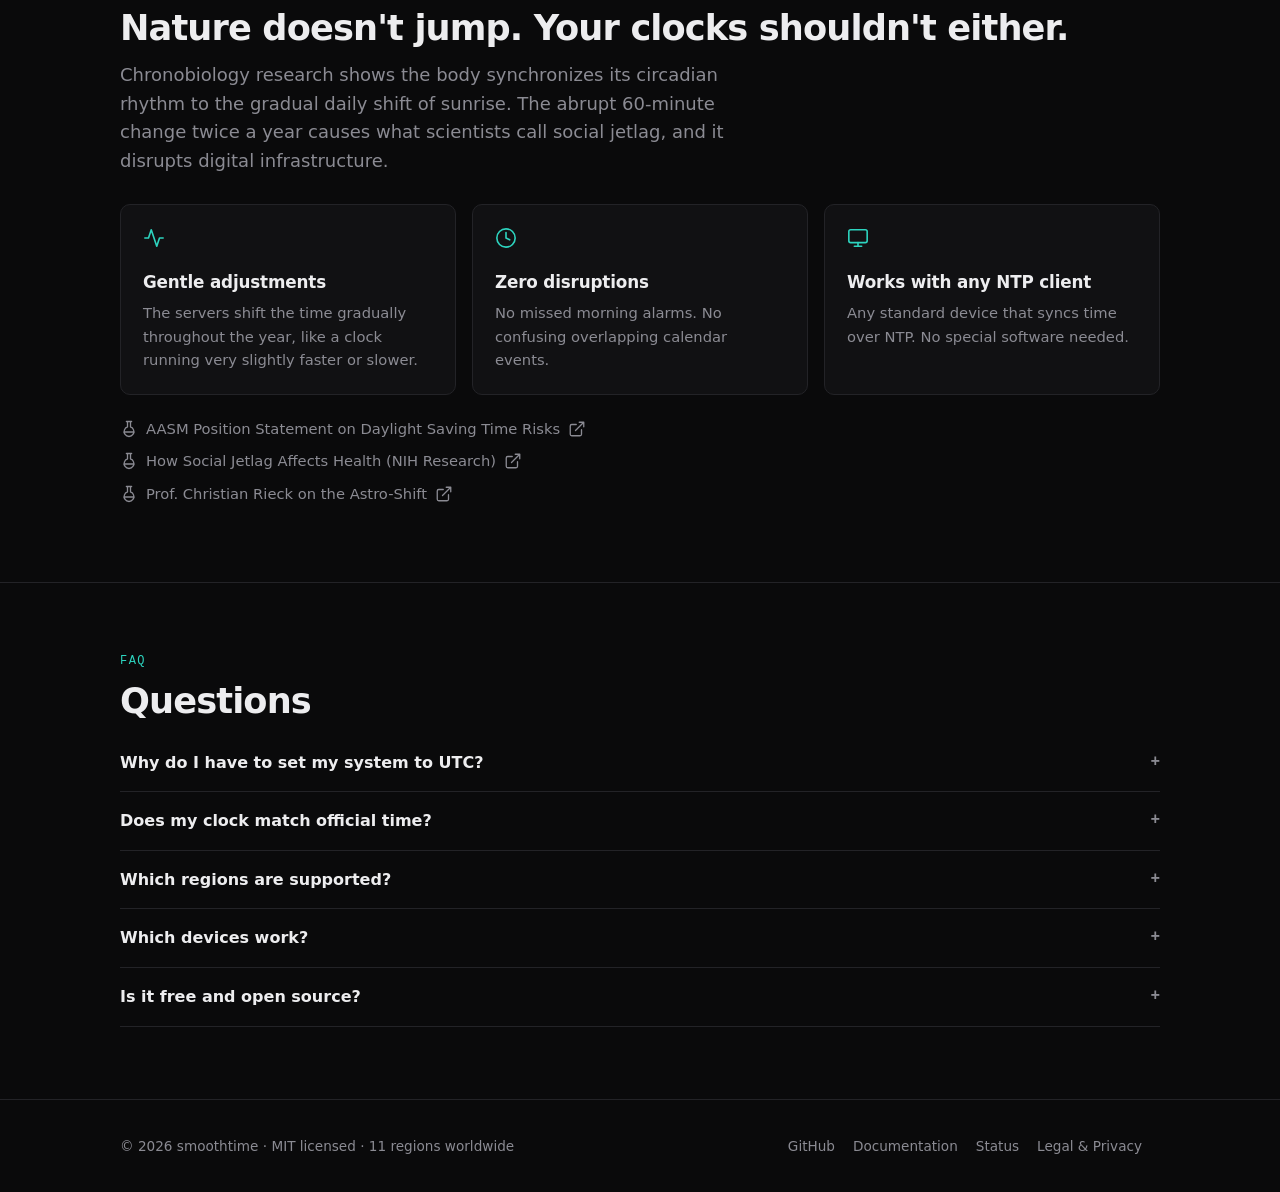
==== commit 1d1e4b8c: "Add scroll reveals, hero reveal, hover glows and motion polish (reduced-motion safe)" ====
--- a/website/index.html
+++ b/website/index.html
@@ -139,6 +139,7 @@
     :focus-visible{outline:2px solid var(--acc);outline-offset:2px}
   </style>
   <script defer data-domain="smoothtime.io" src="https://plausible.smoothtime.io/js/script.js"></script>
+  <link rel="stylesheet" href="/motion.css">
 </head>
 <body>
 <a class="skip" href="#main">Skip to content</a>
@@ -155,7 +156,7 @@
 
 <main id="main">
 <section class="hero"><div class="wrap">
-  <p class="eyebrow">Public NTP server · 11 regions · open source</p>
+  <p class="eyebrow">Public NTP server · <span data-count>11</span> regions · open source</p>
   <h1>Daylight saving time,<br>without the jump.</h1>
   <p class="lead">smoothtime spreads the 1-hour DST change smoothly across the entire season, so servers, homelabs and IoT devices never see a sudden clock change.</p>
   <div class="card" style="margin-top:36px">
@@ -263,5 +264,6 @@
   <div><a href="https://github.com/tommodore/smoothtime" target="_blank" rel="noopener">GitHub</a><a href="https://github.com/tommodore/smoothtime/blob/main/README.md" target="_blank" rel="noopener">Documentation</a><a href="https://status.smoothtime.io" target="_blank" rel="noopener">Status</a><a href="/legal.html">Legal &amp; Privacy</a></div>
 </div></footer>
 <script src="/app.js" defer></script>
+<script src="/motion.js" defer></script>
 </body>
 </html>
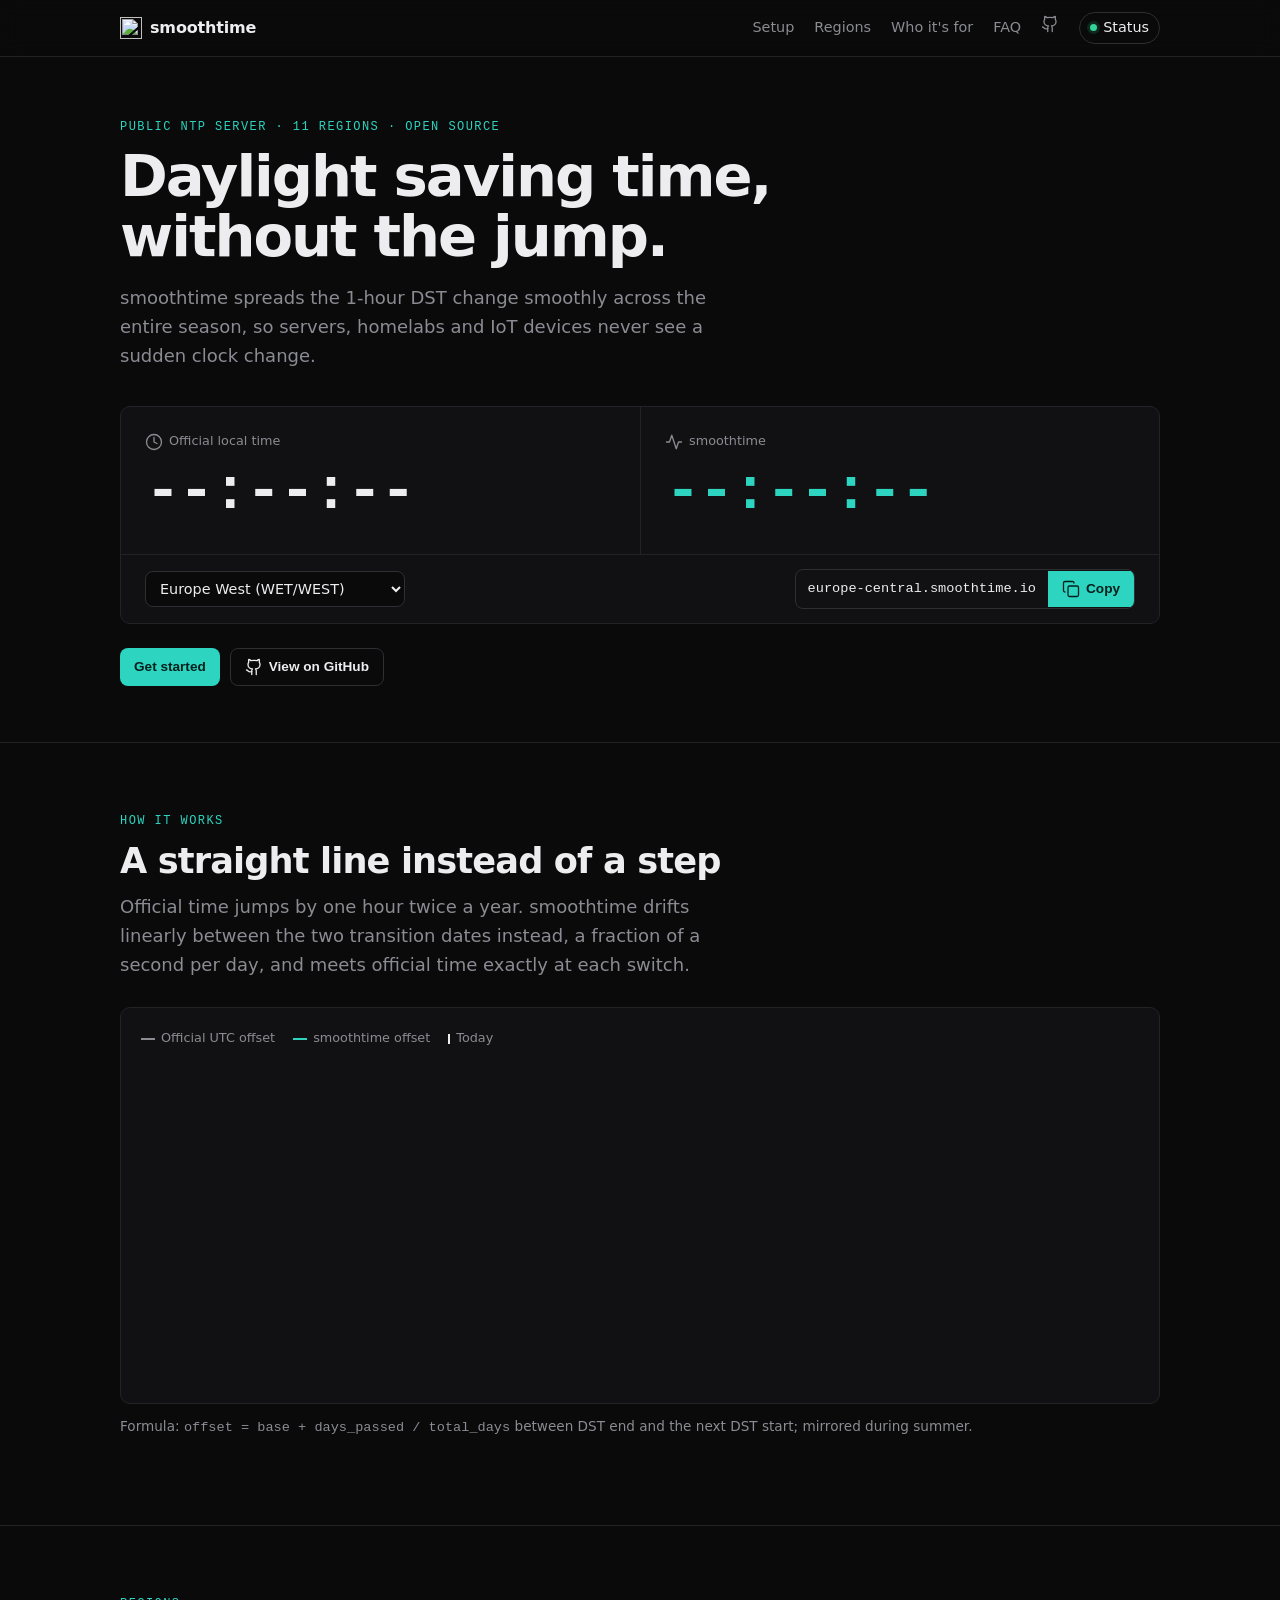
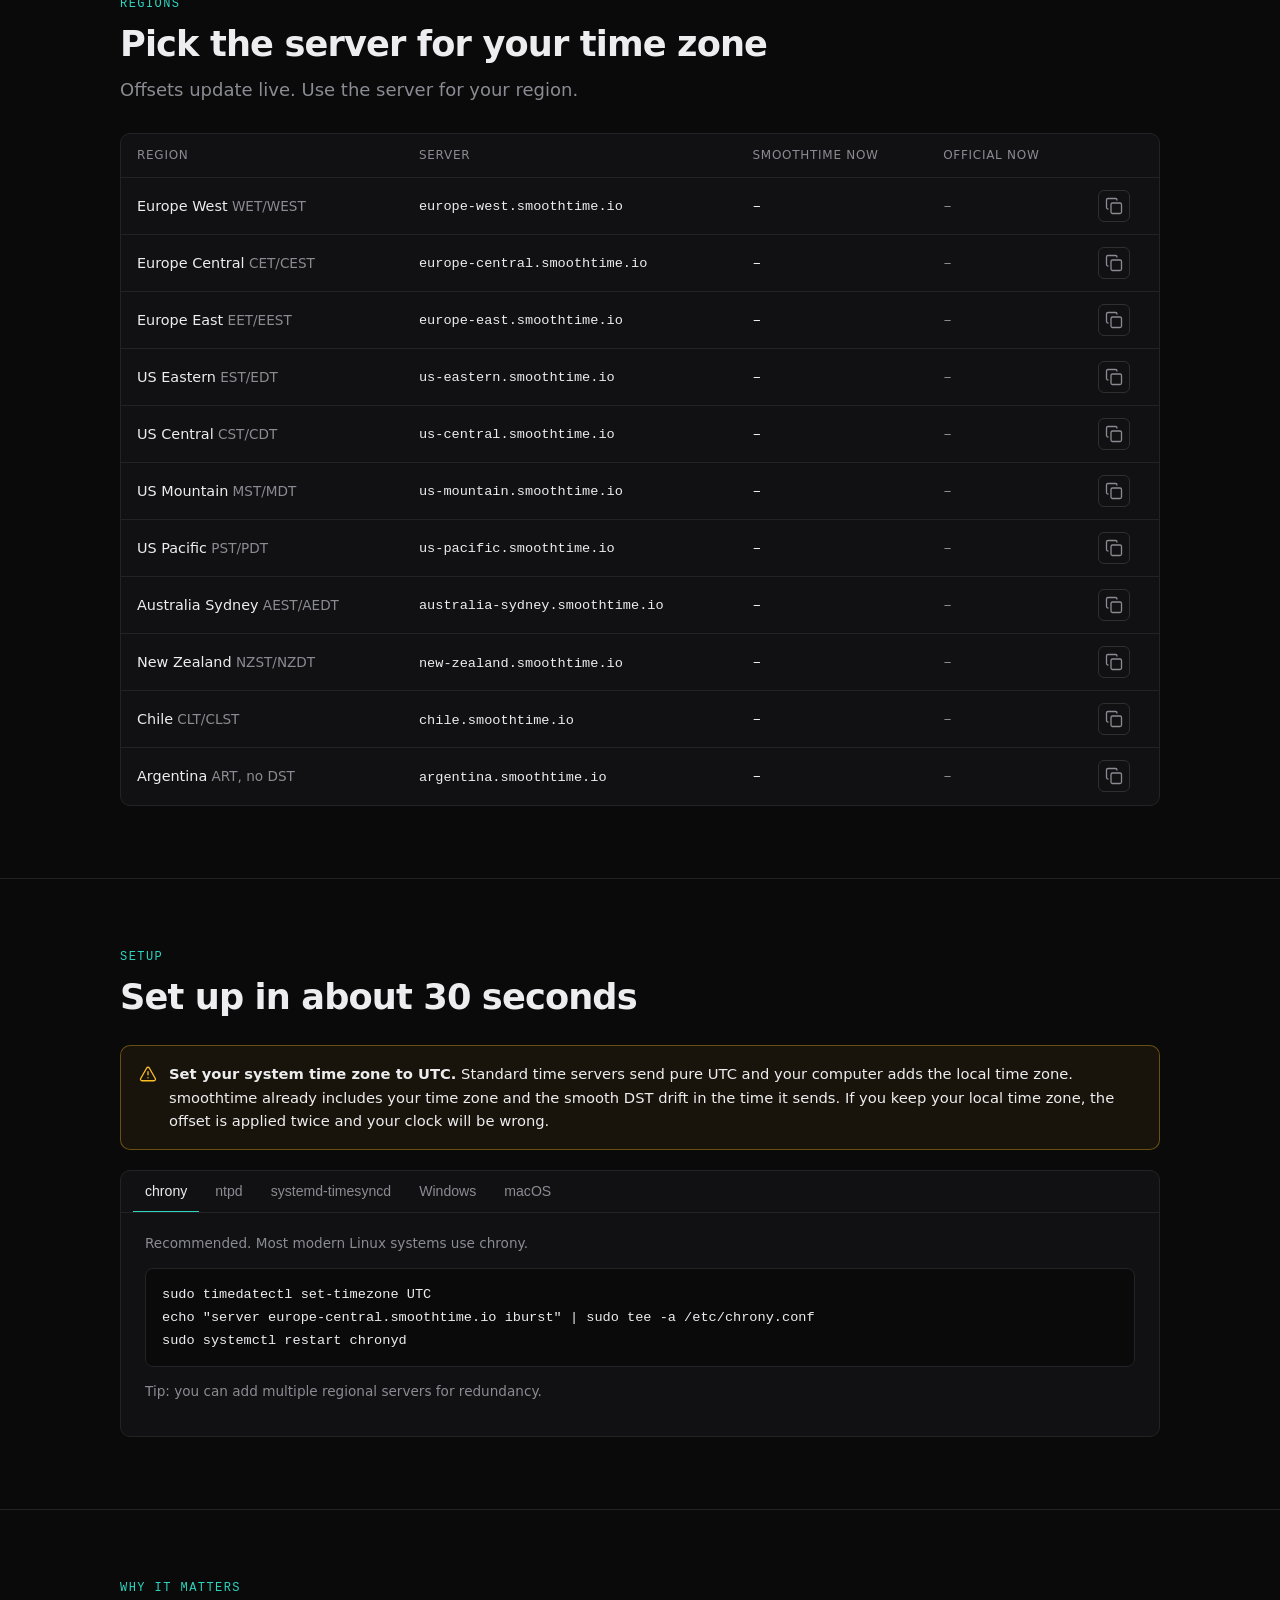
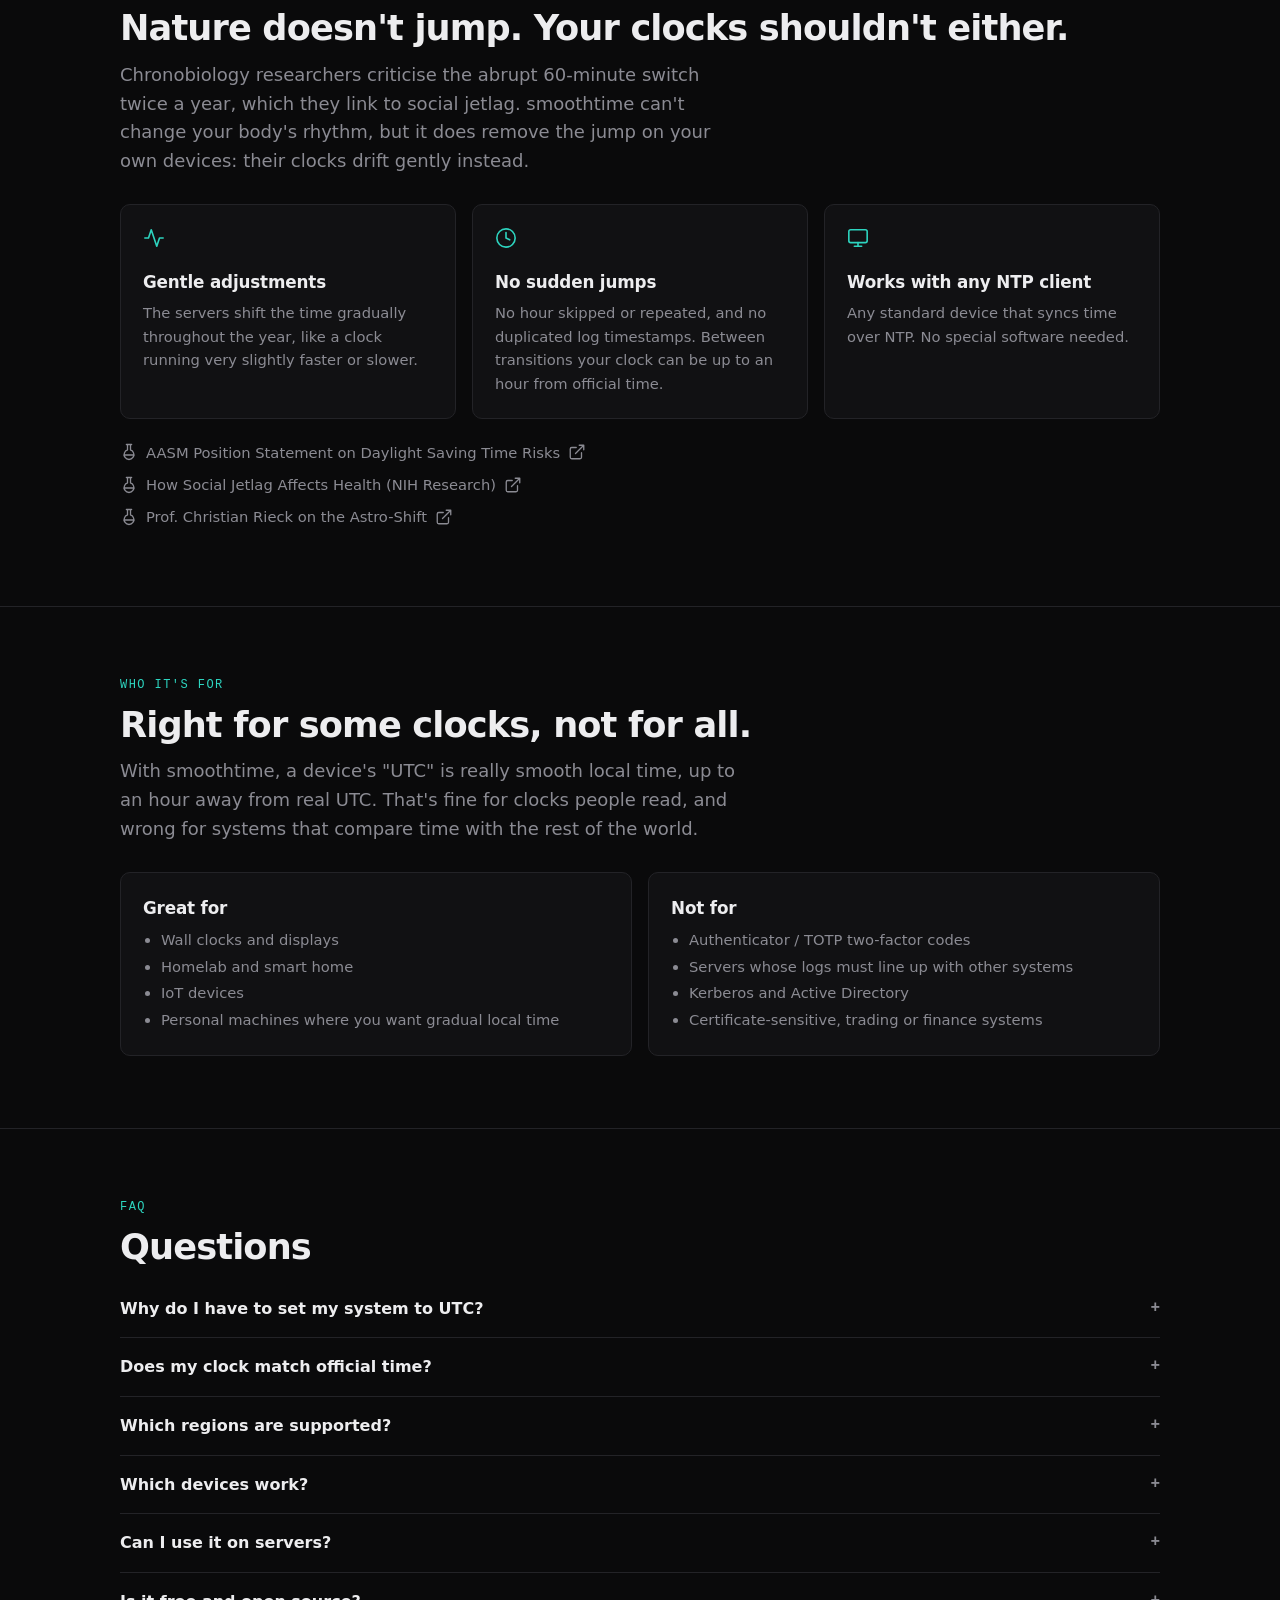
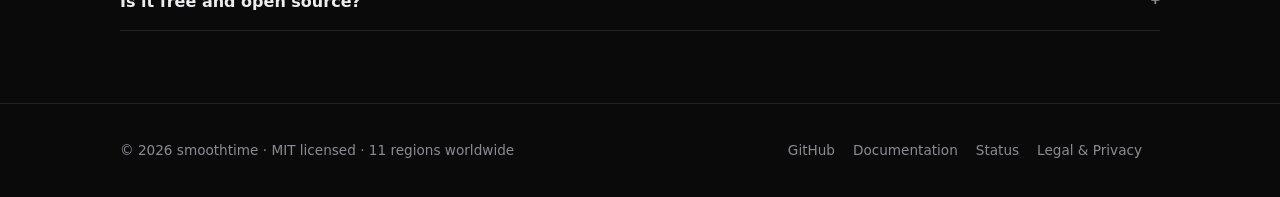
==== commit 891ad3a9: "Copy: tone down claims, add 'Who it's for' section and servers FAQ" ====
--- a/website/index.html
+++ b/website/index.html
@@ -129,7 +129,8 @@
     pre .icon-btn{position:absolute;top:8px;right:8px;background:var(--panel)}
     .grid3{display:grid;grid-template-columns:repeat(3,1fr);gap:16px;margin-top:28px} .grid3 .card{padding:22px} .grid3 .i{color:var(--acc);margin-bottom:12px;width:22px;height:22px}
     .grid3 p{margin:0;color:var(--mute);font-size:.92rem}
-    @media(max-width:820px){.grid3{grid-template-columns:1fr}}
+    .grid2{display:grid;grid-template-columns:1fr 1fr;gap:16px;margin-top:28px} .grid2 .card{padding:22px} .grid2 ul{margin:0;padding-left:18px;color:var(--mute);font-size:.92rem;line-height:1.8}
+    @media(max-width:820px){.grid3,.grid2{grid-template-columns:1fr}}
     .refs{list-style:none;padding:0;margin:18px 0 0} .refs a{display:inline-flex;gap:8px;align-items:center;color:var(--mute);text-decoration:none;font-size:.92rem;padding:4px 0} .refs a:hover{color:var(--fg)}
     details{border-bottom:1px solid var(--line);padding:16px 0} summary{cursor:pointer;font-weight:600;list-style:none;display:flex;justify-content:space-between;gap:16px} summary::after{content:"+";color:var(--mute);font-family:var(--mono)} details[open] summary::after{content:"–"}
     details p{color:var(--mute);margin:10px 0 0;max-width:760px}
@@ -148,6 +149,7 @@
   <nav>
     <a href="#setup" class="hide-sm">Setup</a>
     <a href="#regions" class="hide-sm">Regions</a>
+    <a href="#who" class="hide-sm">Who it's for</a>
     <a href="#faq" class="hide-sm">FAQ</a>
     <a href="https://github.com/tommodore/smoothtime" target="_blank" rel="noopener" aria-label="GitHub"><svg class="i" viewBox="0 0 24 24" fill="none" stroke="currentColor" stroke-width="1.75" stroke-linecap="round" stroke-linejoin="round" aria-hidden="true"><path d="M15 22v-4a4.8 4.8 0 0 0-1-3.5c3 0 6-2 6-5.5.08-1.25-.27-2.48-1-3.5.28-1.15.28-2.35 0-3.5 0 0-1 0-3 1.5-2.64-.5-5.36-.5-8 0C6 2 5 2 5 2c-.3 1.15-.3 2.35 0 3.5A5.4 5.4 0 0 0 4 9c0 3.5 3 5.5 6 5.5-.39.49-.68 1.05-.85 1.65-.17.6-.22 1.23-.15 1.85v4"/><path d="M9 18c-4.51 2-5-2-7-2"/></svg></a>
     <a class="status" href="https://status.smoothtime.io" target="_blank" rel="noopener"><span class="dot"></span>Status</a>
@@ -235,10 +237,10 @@
 <section id="why"><div class="wrap">
   <p class="eyebrow">Why it matters</p>
   <h2>Nature doesn't jump. Your clocks shouldn't either.</h2>
-  <p class="lead">Chronobiology research shows the body synchronizes its circadian rhythm to the gradual daily shift of sunrise. The abrupt 60-minute change twice a year causes what scientists call social jetlag, and it disrupts digital infrastructure.</p>
+  <p class="lead">Chronobiology researchers criticise the abrupt 60-minute switch twice a year, which they link to social jetlag. smoothtime can't change your body's rhythm, but it does remove the jump on your own devices: their clocks drift gently instead.</p>
   <div class="grid3">
     <div class="card"><svg class="i" viewBox="0 0 24 24" fill="none" stroke="currentColor" stroke-width="1.75" stroke-linecap="round" stroke-linejoin="round" aria-hidden="true"><path d="M22 12h-4l-3 9L9 3l-3 9H2"/></svg><h3>Gentle adjustments</h3><p>The servers shift the time gradually throughout the year, like a clock running very slightly faster or slower.</p></div>
-    <div class="card"><svg class="i" viewBox="0 0 24 24" fill="none" stroke="currentColor" stroke-width="1.75" stroke-linecap="round" stroke-linejoin="round" aria-hidden="true"><circle cx="12" cy="12" r="10"/><path d="M12 6v6l4 2"/></svg><h3>Zero disruptions</h3><p>No missed morning alarms. No confusing overlapping calendar events.</p></div>
+    <div class="card"><svg class="i" viewBox="0 0 24 24" fill="none" stroke="currentColor" stroke-width="1.75" stroke-linecap="round" stroke-linejoin="round" aria-hidden="true"><circle cx="12" cy="12" r="10"/><path d="M12 6v6l4 2"/></svg><h3>No sudden jumps</h3><p>No hour skipped or repeated, and no duplicated log timestamps. Between transitions your clock can be up to an hour from official time.</p></div>
     <div class="card"><svg class="i" viewBox="0 0 24 24" fill="none" stroke="currentColor" stroke-width="1.75" stroke-linecap="round" stroke-linejoin="round" aria-hidden="true"><rect x="2" y="3" width="20" height="14" rx="2"/><path d="M8 21h8M12 17v4"/></svg><h3>Works with any NTP client</h3><p>Any standard device that syncs time over NTP. No special software needed.</p></div>
   </div>
   <ul class="refs">
@@ -246,6 +248,16 @@
     <li><a href="https://pmc.ncbi.nlm.nih.gov/articles/PMC10204006/" target="_blank" rel="noopener noreferrer"><svg class="i" viewBox="0 0 24 24" fill="none" stroke="currentColor" stroke-width="1.75" stroke-linecap="round" stroke-linejoin="round" aria-hidden="true"><path d="M10 2v7.31M14 9.3V2M8.5 2h7M14 9.3a6.5 6.5 0 1 1-4 0"/><path d="M5.52 16h12.96"/></svg> How Social Jetlag Affects Health (NIH Research) <svg class="i" viewBox="0 0 24 24" fill="none" stroke="currentColor" stroke-width="1.75" stroke-linecap="round" stroke-linejoin="round" aria-hidden="true"><path d="M15 3h6v6M10 14 21 3M18 13v6a2 2 0 0 1-2 2H5a2 2 0 0 1-2-2V8a2 2 0 0 1 2-2h6"/></svg></a></li>
     <li><a href="https://www.youtube-nocookie.com/embed/Y2qNHvxtnnM/" target="_blank" rel="noopener noreferrer"><svg class="i" viewBox="0 0 24 24" fill="none" stroke="currentColor" stroke-width="1.75" stroke-linecap="round" stroke-linejoin="round" aria-hidden="true"><path d="M10 2v7.31M14 9.3V2M8.5 2h7M14 9.3a6.5 6.5 0 1 1-4 0"/><path d="M5.52 16h12.96"/></svg> Prof. Christian Rieck on the Astro-Shift <svg class="i" viewBox="0 0 24 24" fill="none" stroke="currentColor" stroke-width="1.75" stroke-linecap="round" stroke-linejoin="round" aria-hidden="true"><path d="M15 3h6v6M10 14 21 3M18 13v6a2 2 0 0 1-2 2H5a2 2 0 0 1-2-2V8a2 2 0 0 1 2-2h6"/></svg></a></li>
   </ul>
+</div></section>
+
+<section id="who"><div class="wrap">
+  <p class="eyebrow">Who it's for</p>
+  <h2>Right for some clocks, not for all.</h2>
+  <p class="lead">With smoothtime, a device's "UTC" is really smooth local time, up to an hour away from real UTC. That's fine for clocks people read, and wrong for systems that compare time with the rest of the world.</p>
+  <div class="grid2">
+    <div class="card"><h3>Great for</h3><ul><li>Wall clocks and displays</li><li>Homelab and smart home</li><li>IoT devices</li><li>Personal machines where you want gradual local time</li></ul></div>
+    <div class="card"><h3>Not for</h3><ul><li>Authenticator / TOTP two-factor codes</li><li>Servers whose logs must line up with other systems</li><li>Kerberos and Active Directory</li><li>Certificate-sensitive, trading or finance systems</li></ul></div>
+  </div>
 </div></section>
 
 <section id="faq"><div class="wrap">
@@ -255,6 +267,7 @@
   <details><summary>Does my clock match official time?</summary><p>Exactly on each DST transition date. In between, smoothtime is up to one hour away from official time, changing by a fraction of a second per day. The chart above shows the difference for your region.</p></details>
   <details><summary>Which regions are supported?</summary><p>11 regions: Europe West, Central and East; US Eastern, Central, Mountain and Pacific; Australia Sydney; New Zealand; Chile; and Argentina, which has no DST and uses a constant offset.</p></details>
   <details><summary>Which devices work?</summary><p>Anything that can use a custom NTP server: Linux (chrony, ntpd, systemd-timesyncd), macOS, Windows, and many routers and IoT devices.</p></details>
+  <details><summary>Can I use it on servers?</summary><p>Only where time doesn't have to match other systems. A server synced to smoothtime treats smooth local time as UTC, up to an hour off real UTC, which breaks TOTP codes, Kerberos and Active Directory, certificate checks, and log correlation. Keep production servers on a regular NTP source.</p></details>
   <details><summary>Is it free and open source?</summary><p>Yes. smoothtime is MIT-licensed and the source is on <a href="https://github.com/tommodore/smoothtime" target="_blank" rel="noopener">GitHub</a>. You can also run your own server with Docker.</p></details>
 </div></section>
 </main>
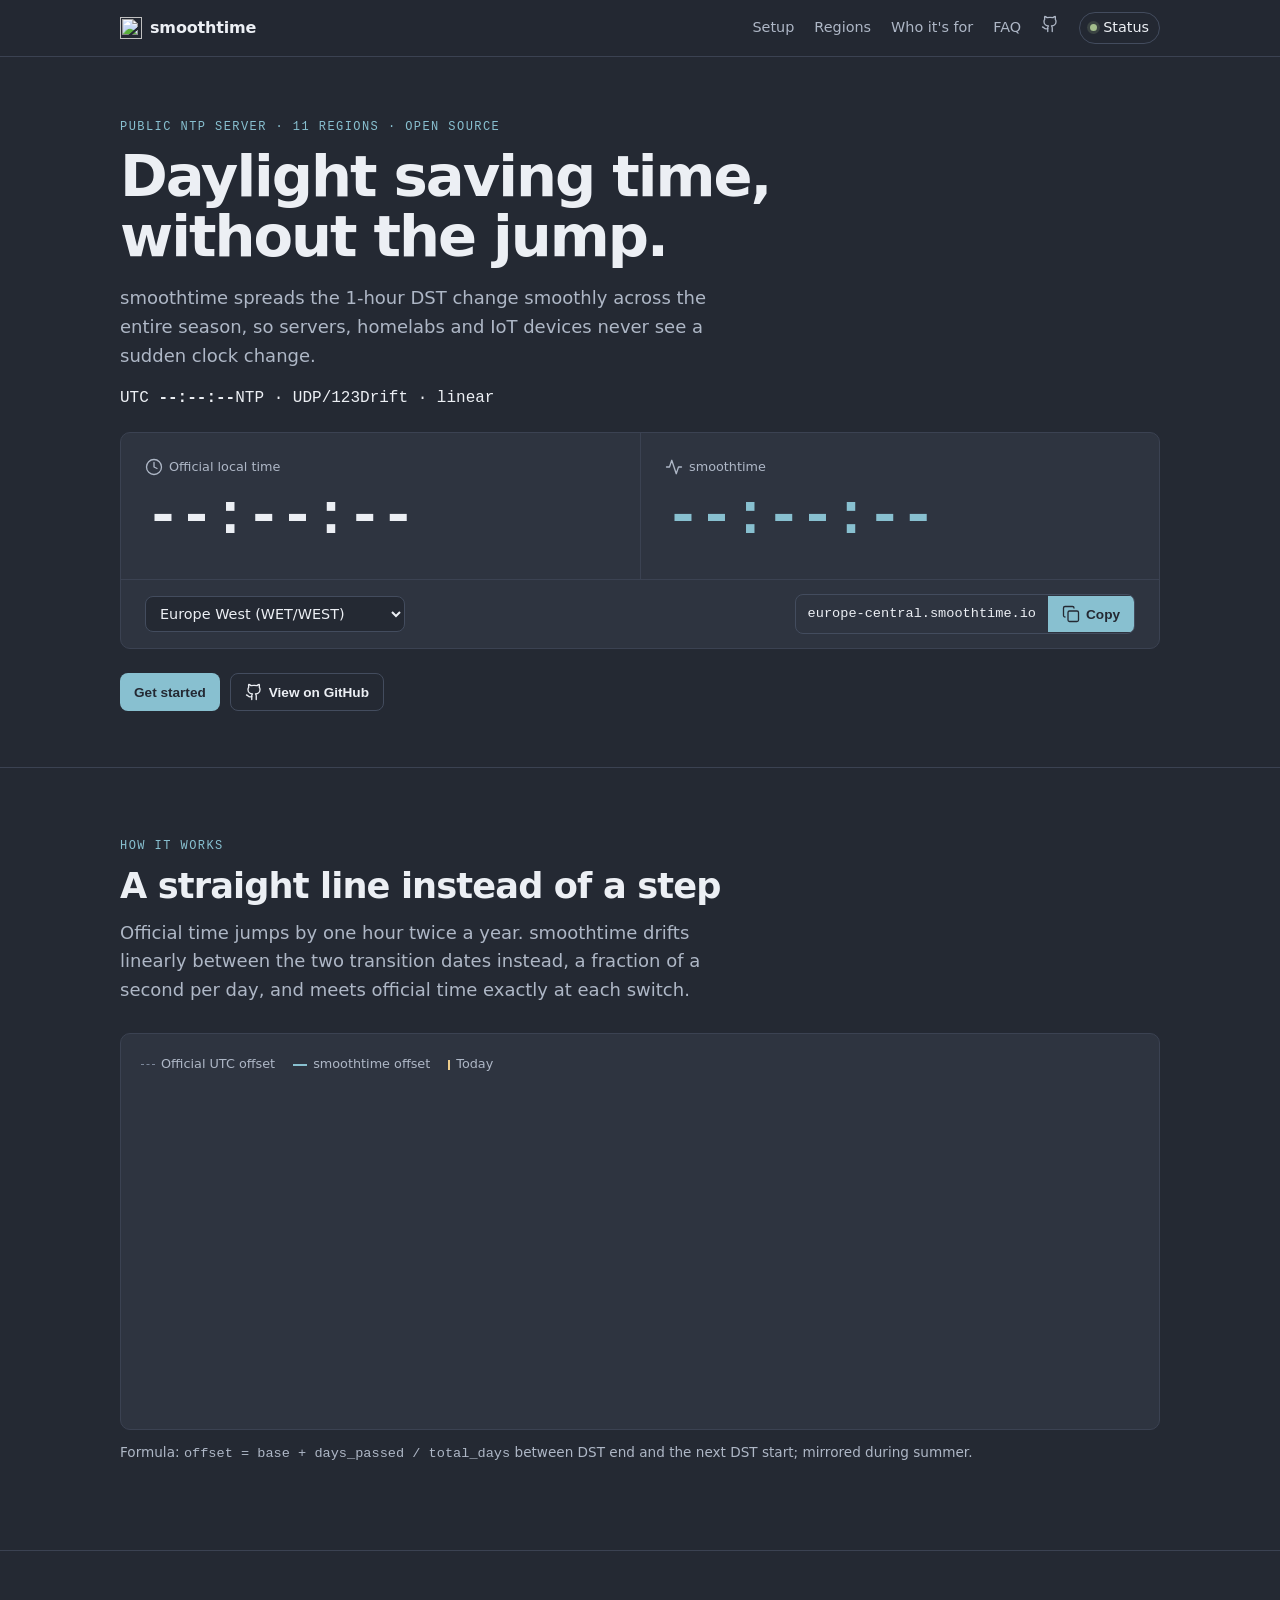
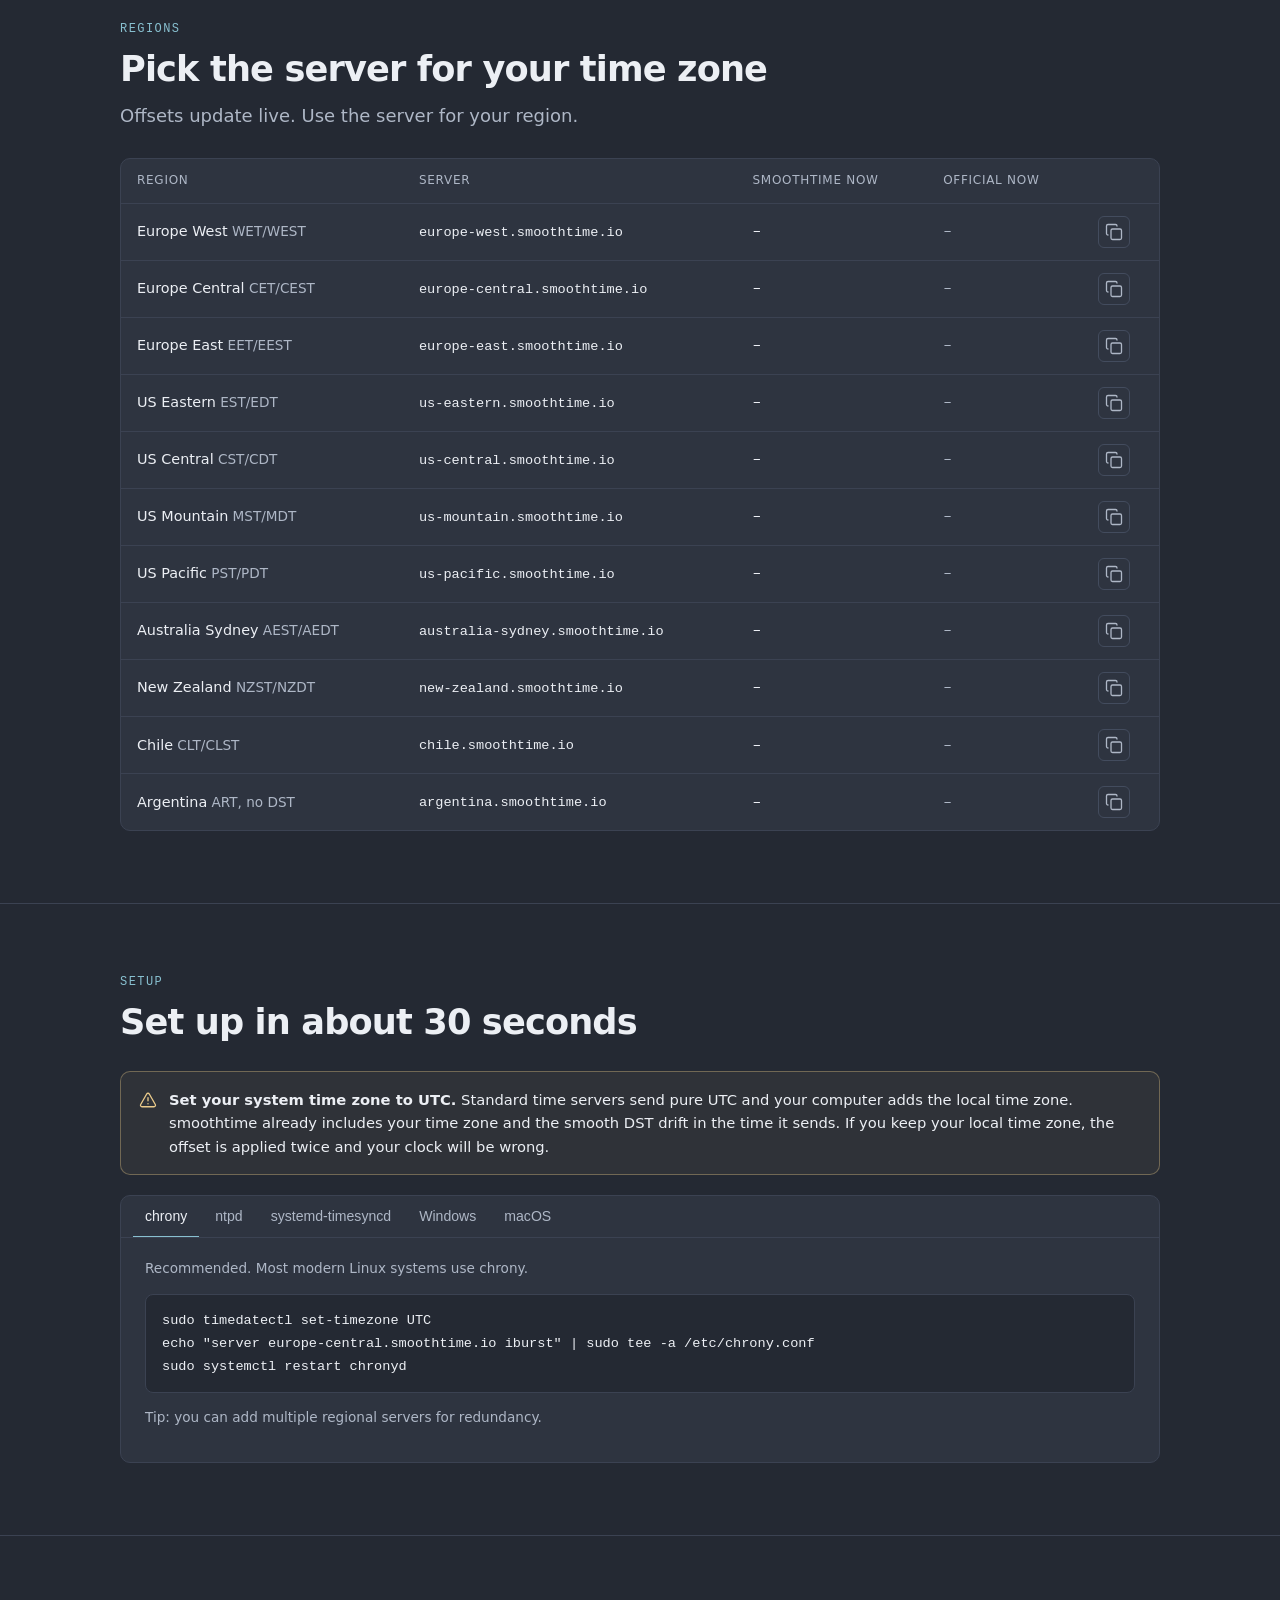
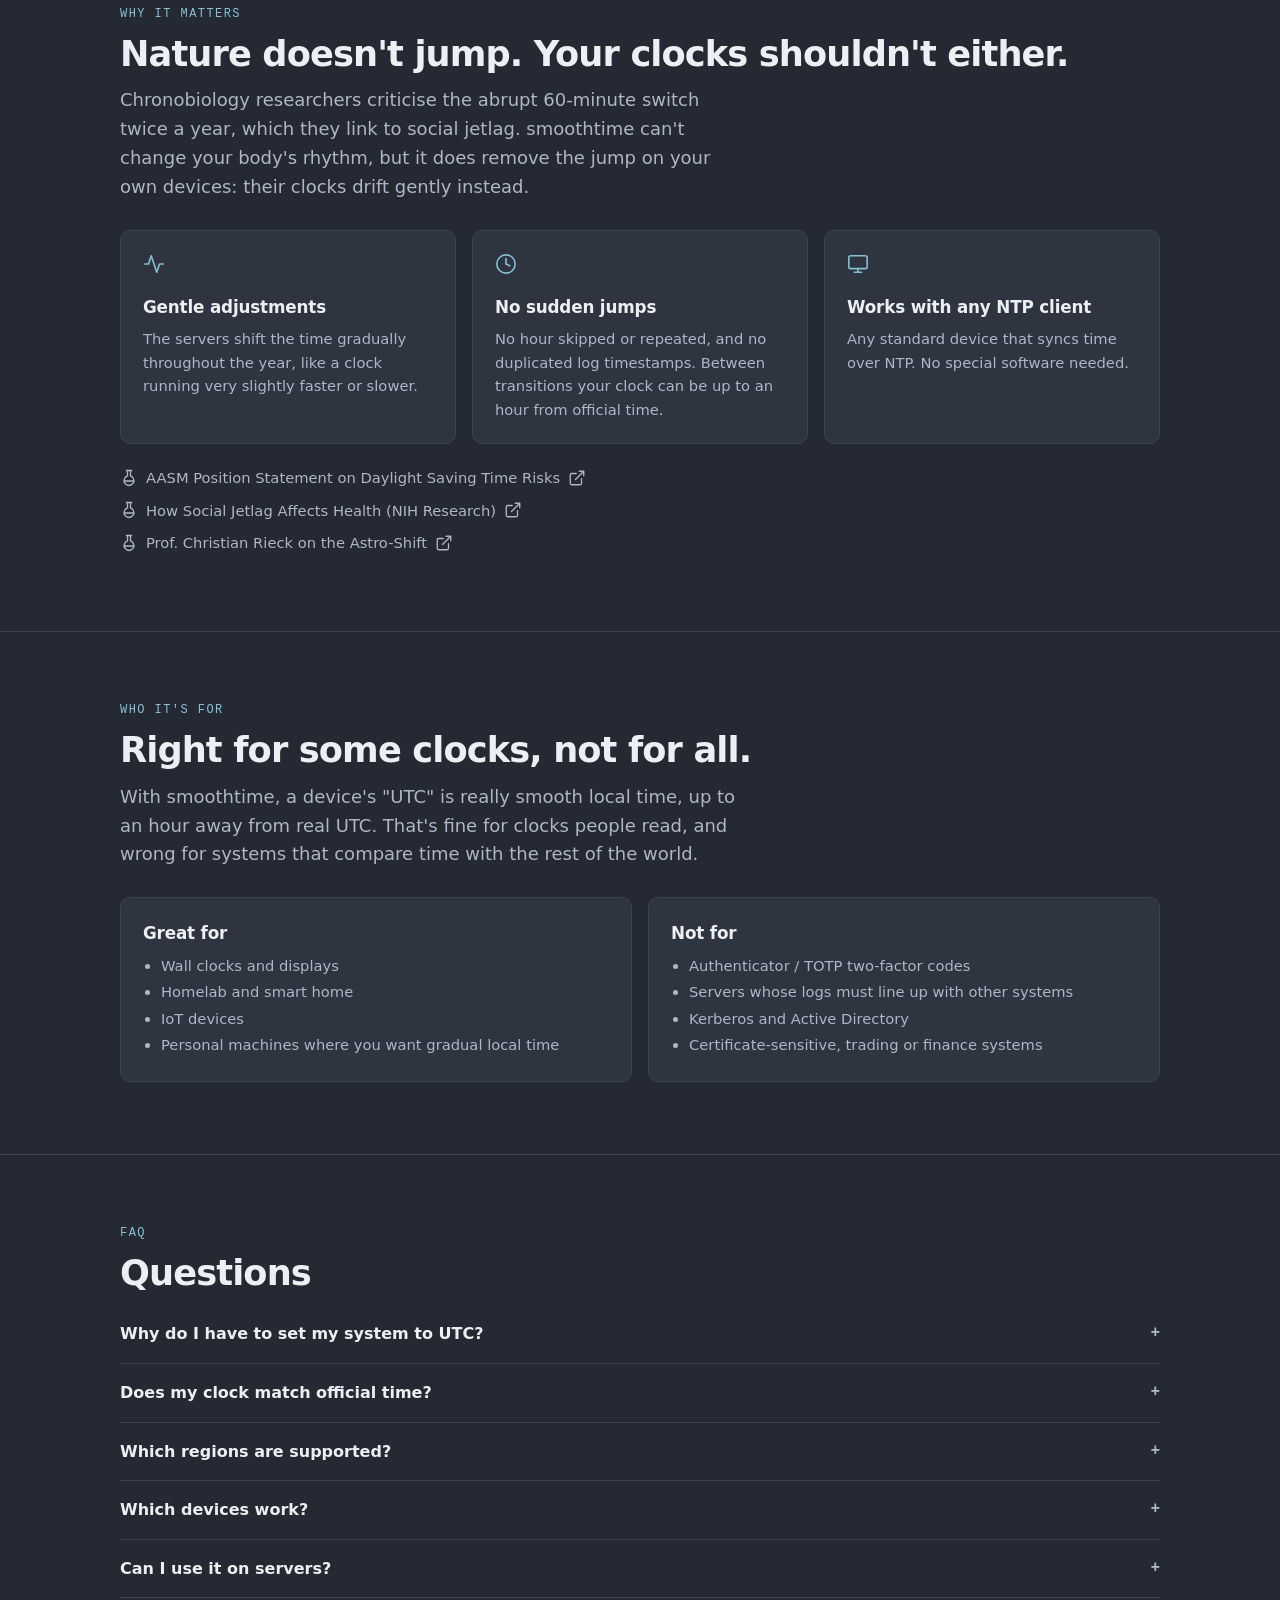
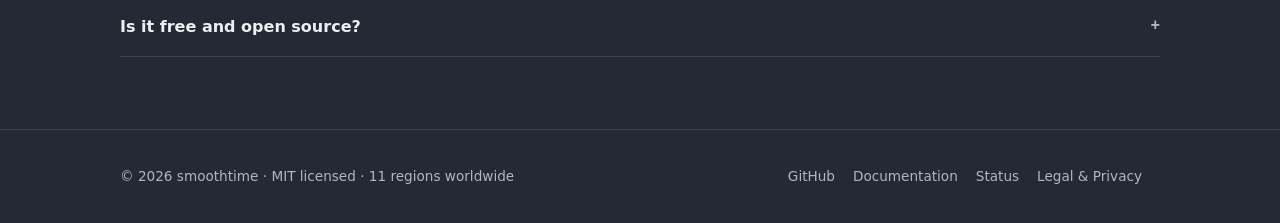
==== commit f28c594d: "Website: Nord palette + LCARS-inspired mission-control motion; restyle legal and 404" ====
--- a/website/index.html
+++ b/website/index.html
@@ -32,7 +32,7 @@
   <meta property="og:image:height" content="630">
   
   <link rel="canonical" href="https://smoothtime.io">
-  <meta name="theme-color" content="#0a0a0b">
+  <meta name="theme-color" content="#242933">
   <link rel="preload" href="/fonts/inter-var-latin.woff2" as="font" type="font/woff2" crossorigin>
   <link rel="preload" href="/fonts/jetbrains-mono-var-latin.woff2" as="font" type="font/woff2" crossorigin>
   <link rel="icon" type="image/svg+xml" href="/favicon.svg">
@@ -78,19 +78,19 @@
   <style>
     @font-face{font-family:Inter;font-weight:400 700;font-display:swap;src:url(/fonts/inter-var-latin.woff2) format("woff2")}
     @font-face{font-family:"JetBrains Mono";font-weight:400 700;font-display:swap;src:url(/fonts/jetbrains-mono-var-latin.woff2) format("woff2")}
-    :root{--bg:#0a0a0b;--panel:#111113;--line:#232327;--line2:#2e2e33;--fg:#ededef;--mute:#8b8b93;--acc:#2dd4bf;--acc-d:rgba(45,212,191,.12);--ok:#34d399;--warn:#fbbf24;--r:10px;--mono:"JetBrains Mono",ui-monospace,SFMono-Regular,Menlo,monospace}
+    :root{--bg:#242933;--panel:#2E3440;--line:#3B4252;--line2:#434C5E;--fg:#ECEFF4;--mute:#AEB7C6;--acc:#88C0D0;--acc-d:rgba(136,192,208,.12);--ok:#A3BE8C;--warn:#EBCB8B;--acc2:#81A1C1;--amber:#EBCB8B;--peach:#D08770;--r:10px;--mono:"JetBrains Mono",ui-monospace,SFMono-Regular,Menlo,monospace}
     *{box-sizing:border-box} html{-webkit-text-size-adjust:100%;scroll-behavior:smooth}
     body{margin:0;background:var(--bg);color:var(--fg);font:16px/1.6 Inter,system-ui,sans-serif;-webkit-font-smoothing:antialiased}
     a{color:inherit} code,.mono{font-family:var(--mono);font-variant-numeric:tabular-nums}
     .wrap{max-width:1080px;margin:0 auto;padding:0 20px}
     .i{width:18px;height:18px;flex:none}
     .muted{color:var(--mute)} .sm{font-size:.85rem}
-    header{position:sticky;top:0;z-index:10;background:rgba(10,10,11,.8);backdrop-filter:blur(10px);border-bottom:1px solid var(--line)}
+    header{position:sticky;top:0;z-index:10;background:rgba(36,41,51,.85);backdrop-filter:blur(10px);border-bottom:1px solid var(--line)}
     header .wrap{display:flex;align-items:center;justify-content:space-between;height:56px}
     .logo{display:flex;align-items:center;gap:8px;font-weight:600;text-decoration:none;letter-spacing:-.01em}
     nav{display:flex;gap:20px;align-items:center;font-size:.9rem} nav a{text-decoration:none;color:var(--mute)} nav a:hover{color:var(--fg)}
     .status{display:inline-flex;align-items:center;gap:6px;border:1px solid var(--line2);border-radius:99px;padding:3px 10px;color:var(--fg)!important}
-    .dot{width:7px;height:7px;border-radius:50%;background:var(--ok);box-shadow:0 0 0 3px rgba(52,211,153,.15)}
+    .dot{width:7px;height:7px;border-radius:50%;background:var(--ok);box-shadow:0 0 0 3px rgba(163,190,140,.18)}
     .hide-sm{} @media(max-width:640px){.hide-sm{display:none} nav{gap:14px}}
     section{padding:72px 0;border-bottom:1px solid var(--line)}
     .eyebrow{font:500 .75rem/1 var(--mono);letter-spacing:.12em;text-transform:uppercase;color:var(--acc);margin:0 0 14px}
@@ -109,7 +109,7 @@
     select{background:var(--bg);color:var(--fg);border:1px solid var(--line2);border-radius:8px;padding:8px 10px;font:inherit;font-size:.9rem;max-width:100%}
     .addrbox{display:flex;align-items:center;gap:0;border:1px solid var(--line2);border-radius:8px;overflow:hidden;min-width:0;max-width:100%}
     .addrbox code{padding:8px 12px;font-size:.85rem;min-width:0;white-space:nowrap;overflow-x:auto}
-    .btn{display:inline-flex;align-items:center;gap:6px;border:0;background:var(--acc);color:#04201c;font:600 .85rem Inter,sans-serif;padding:9px 14px;cursor:pointer;white-space:nowrap}
+    .btn{display:inline-flex;align-items:center;gap:6px;border:0;background:var(--acc);color:#242933;font:600 .85rem Inter,sans-serif;padding:9px 14px;cursor:pointer;white-space:nowrap}
     .btn:hover{filter:brightness(1.08)} .btn.ghost{background:transparent;color:var(--fg);border:1px solid var(--line2);border-radius:8px;text-decoration:none}
     .icon-btn{background:none;border:1px solid var(--line2);color:var(--mute);border-radius:6px;padding:6px;cursor:pointer;display:inline-flex} .icon-btn:hover{color:var(--fg);border-color:var(--mute)}
     .cta{display:flex;gap:10px;flex-wrap:wrap;margin-top:24px} .cta .btn{border-radius:8px;text-decoration:none}
@@ -120,7 +120,7 @@
     .tbl td{padding:12px 16px;border-bottom:1px solid var(--line)} .tbl tr:last-child td{border-bottom:0} .tbl code{font-size:.85rem} .num{white-space:nowrap}
     .tblwrap{overflow-x:auto;margin-top:28px}
     @media(max-width:640px){.tbl .c-off2{display:none} .tbl td:nth-child(4){display:none} .tbl td,.tbl th{padding:10px 10px} .tbl td:first-child .muted{display:none}}
-    .callout{display:flex;gap:12px;padding:16px 18px;border:1px solid rgba(251,191,36,.35);background:rgba(251,191,36,.06);border-radius:var(--r);margin:28px 0 20px;font-size:.92rem} .callout .i{color:var(--warn);margin-top:3px}
+    .callout{display:flex;gap:12px;padding:16px 18px;border:1px solid rgba(235,203,139,.35);background:rgba(235,203,139,.06);border-radius:var(--r);margin:28px 0 20px;font-size:.92rem} .callout .i{color:var(--warn);margin-top:3px}
     .tabs{display:flex;gap:4px;border-bottom:1px solid var(--line);padding:0 12px;overflow-x:auto}
     .tab{background:none;border:0;color:var(--mute);font:500 .88rem Inter,sans-serif;padding:12px 12px;cursor:pointer;border-bottom:2px solid transparent;margin-bottom:-1px;white-space:nowrap}
     .tab[aria-selected=true]{color:var(--fg);border-color:var(--acc)}
@@ -136,7 +136,7 @@
     details p{color:var(--mute);margin:10px 0 0;max-width:760px}
     footer{padding:36px 0;font-size:.85rem;color:var(--mute)} footer .wrap{display:flex;gap:16px;flex-wrap:wrap;justify-content:space-between} footer a{text-decoration:none;margin-right:18px} footer a:hover{color:var(--fg)}
     /* no scroll-reveal: content is visible immediately */
-    .skip{position:absolute;left:-9999px} .skip:focus{left:12px;top:12px;z-index:99;background:var(--acc);color:#000;padding:8px 12px;border-radius:6px}
+    .skip{position:absolute;left:-9999px} .skip:focus{left:12px;top:12px;z-index:99;background:var(--acc);color:#242933;padding:8px 12px;border-radius:6px}
     :focus-visible{outline:2px solid var(--acc);outline-offset:2px}
   </style>
   <script defer data-domain="smoothtime.io" src="https://plausible.smoothtime.io/js/script.js"></script>
@@ -154,14 +154,16 @@
     <a href="https://github.com/tommodore/smoothtime" target="_blank" rel="noopener" aria-label="GitHub"><svg class="i" viewBox="0 0 24 24" fill="none" stroke="currentColor" stroke-width="1.75" stroke-linecap="round" stroke-linejoin="round" aria-hidden="true"><path d="M15 22v-4a4.8 4.8 0 0 0-1-3.5c3 0 6-2 6-5.5.08-1.25-.27-2.48-1-3.5.28-1.15.28-2.35 0-3.5 0 0-1 0-3 1.5-2.64-.5-5.36-.5-8 0C6 2 5 2 5 2c-.3 1.15-.3 2.35 0 3.5A5.4 5.4 0 0 0 4 9c0 3.5 3 5.5 6 5.5-.39.49-.68 1.05-.85 1.65-.17.6-.22 1.23-.15 1.85v4"/><path d="M9 18c-4.51 2-5-2-7-2"/></svg></a>
     <a class="status" href="https://status.smoothtime.io" target="_blank" rel="noopener"><span class="dot"></span>Status</a>
   </nav>
-</div></header>
+</div><div class="lcars" aria-hidden="true"><span class="elbow"></span><span class="seg s1"></span><span class="seg s2"></span><span class="seg s3"></span><span class="rail"></span><span class="seg s4"></span></div></header>
+<div class="progress" aria-hidden="true"></div>
 
 <main id="main">
 <section class="hero"><div class="wrap">
-  <p class="eyebrow">Public NTP server · <span data-count>11</span> regions · open source</p>
+  <p class="eyebrow">Public NTP server · 11 regions · open source</p>
   <h1>Daylight saving time,<br>without the jump.</h1>
   <p class="lead">smoothtime spreads the 1-hour DST change smoothly across the entire season, so servers, homelabs and IoT devices never see a sudden clock change.</p>
-  <div class="card" style="margin-top:36px">
+  <p class="telemetry mono"><span>UTC <b id="utc">--:--:--</b></span><span>NTP · UDP/123</span><span>Drift · linear</span></p>
+  <div class="card" style="margin-top:20px">
     <div class="clocks" style="margin:0">
       <div><div class="lbl"><svg class="i" viewBox="0 0 24 24" fill="none" stroke="currentColor" stroke-width="1.75" stroke-linecap="round" stroke-linejoin="round" aria-hidden="true"><circle cx="12" cy="12" r="10"/><path d="M12 6v6l4 2"/></svg> Official local time <span class="mono" id="h-offi"></span></div><div class="clk" id="h-official">--:--:--</div><div class="sm muted" id="h-tz"></div></div>
       <div><div class="lbl acc"><svg class="i" viewBox="0 0 24 24" fill="none" stroke="currentColor" stroke-width="1.75" stroke-linecap="round" stroke-linejoin="round" aria-hidden="true"><path d="M22 12h-4l-3 9L9 3l-3 9H2"/></svg> smoothtime <span class="mono" id="h-offs"></span></div><div class="clk acc" id="h-smooth">--:--:--</div><div class="sm muted" id="h-diff"></div></div>
@@ -179,7 +181,7 @@
   <h2>A straight line instead of a step</h2>
   <p class="lead">Official time jumps by one hour twice a year. smoothtime drifts linearly between the two transition dates instead, a fraction of a second per day, and meets official time exactly at each switch.</p>
   <div class="card chart">
-    <div class="legend"><span><i style="background:var(--mute)"></i>Official UTC offset</span><span><i style="background:var(--acc)"></i>smoothtime offset</span><span><i style="background:var(--fg);width:2px;height:10px"></i>Today</span><span class="mono" id="c-region"></span></div>
+    <div class="legend"><span><i style="background:none;border-top:1.5px dashed #7B8699;height:0"></i>Official UTC offset</span><span><i style="background:var(--acc)"></i>smoothtime offset</span><span><i style="background:var(--amber);width:2px;height:10px"></i>Today</span><span class="mono" id="c-region"></span></div>
     <svg id="chart" viewBox="0 0 800 260" role="img" aria-label="UTC offset over the next 12 months"></svg>
   </div>
   <p class="sm muted" style="margin-top:12px">Formula: <code>offset = base + days_passed / total_days</code> between DST end and the next DST start; mirrored during summer.</p>
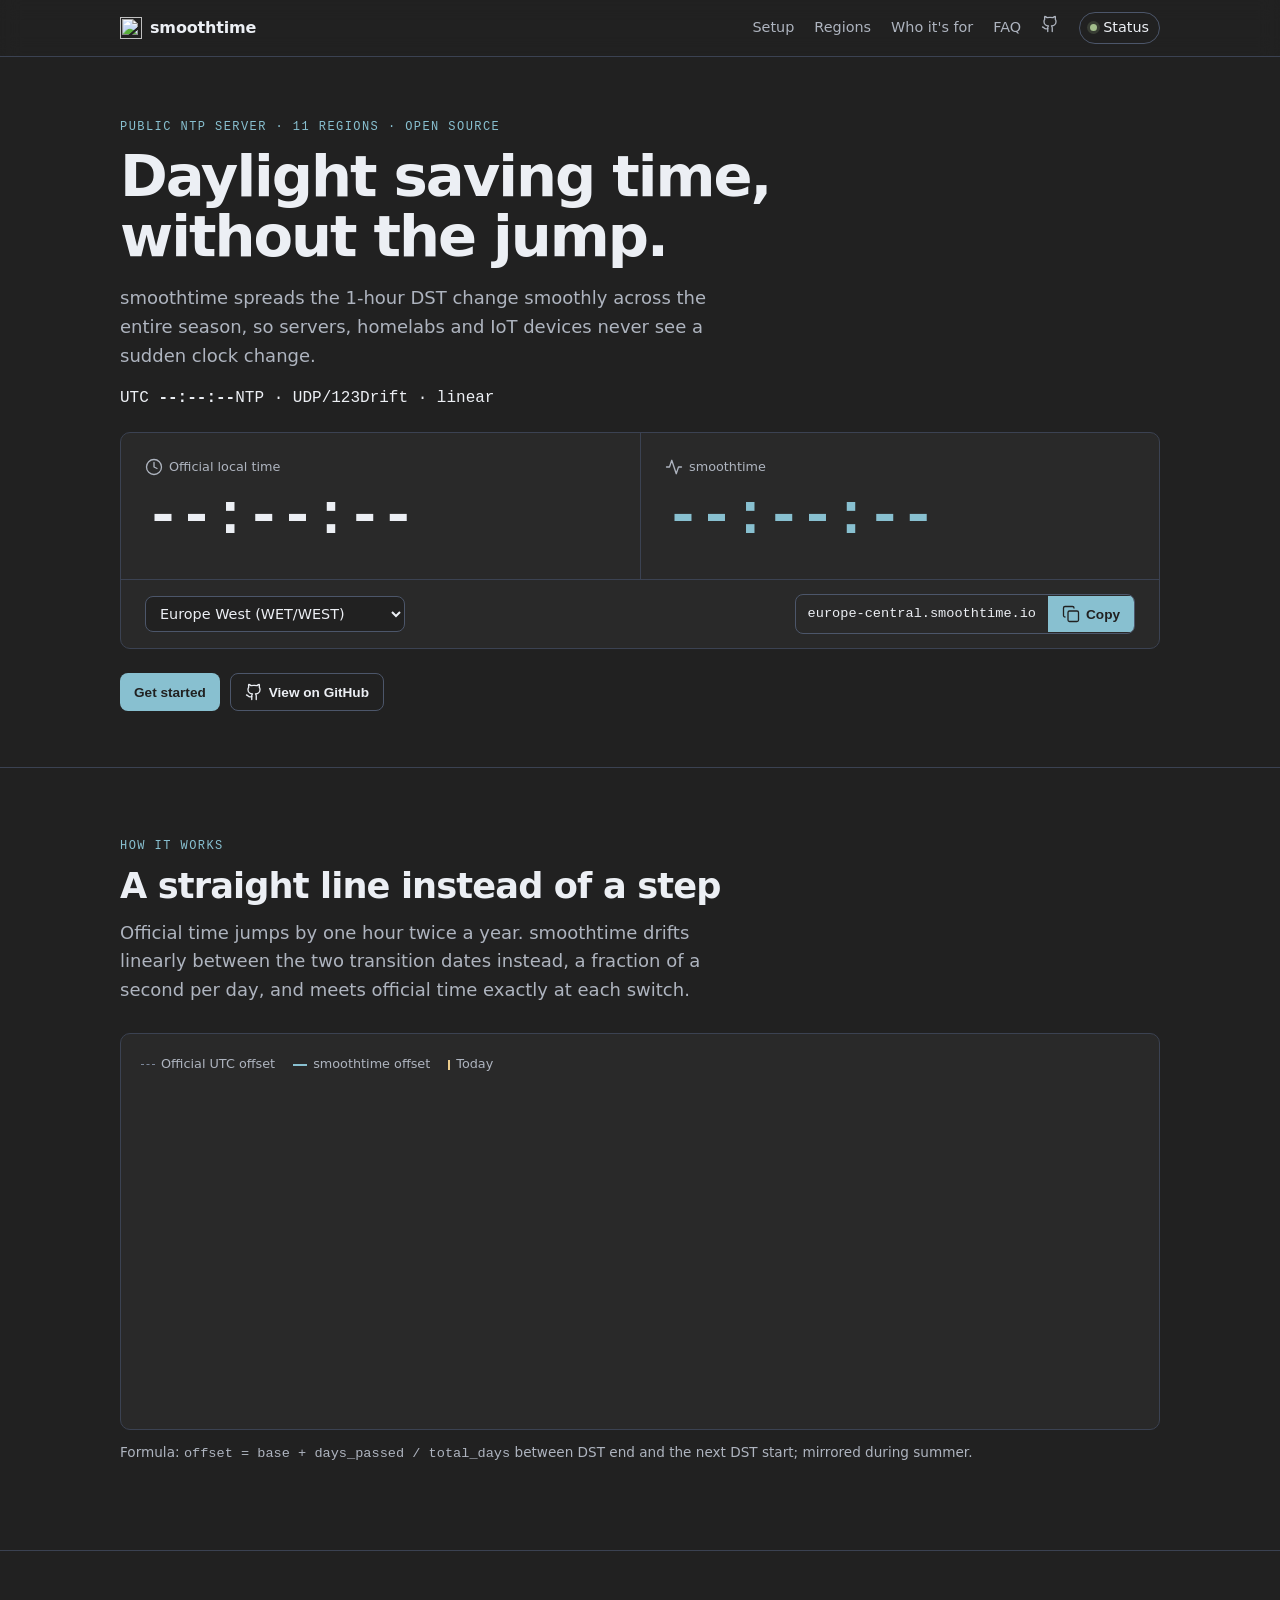
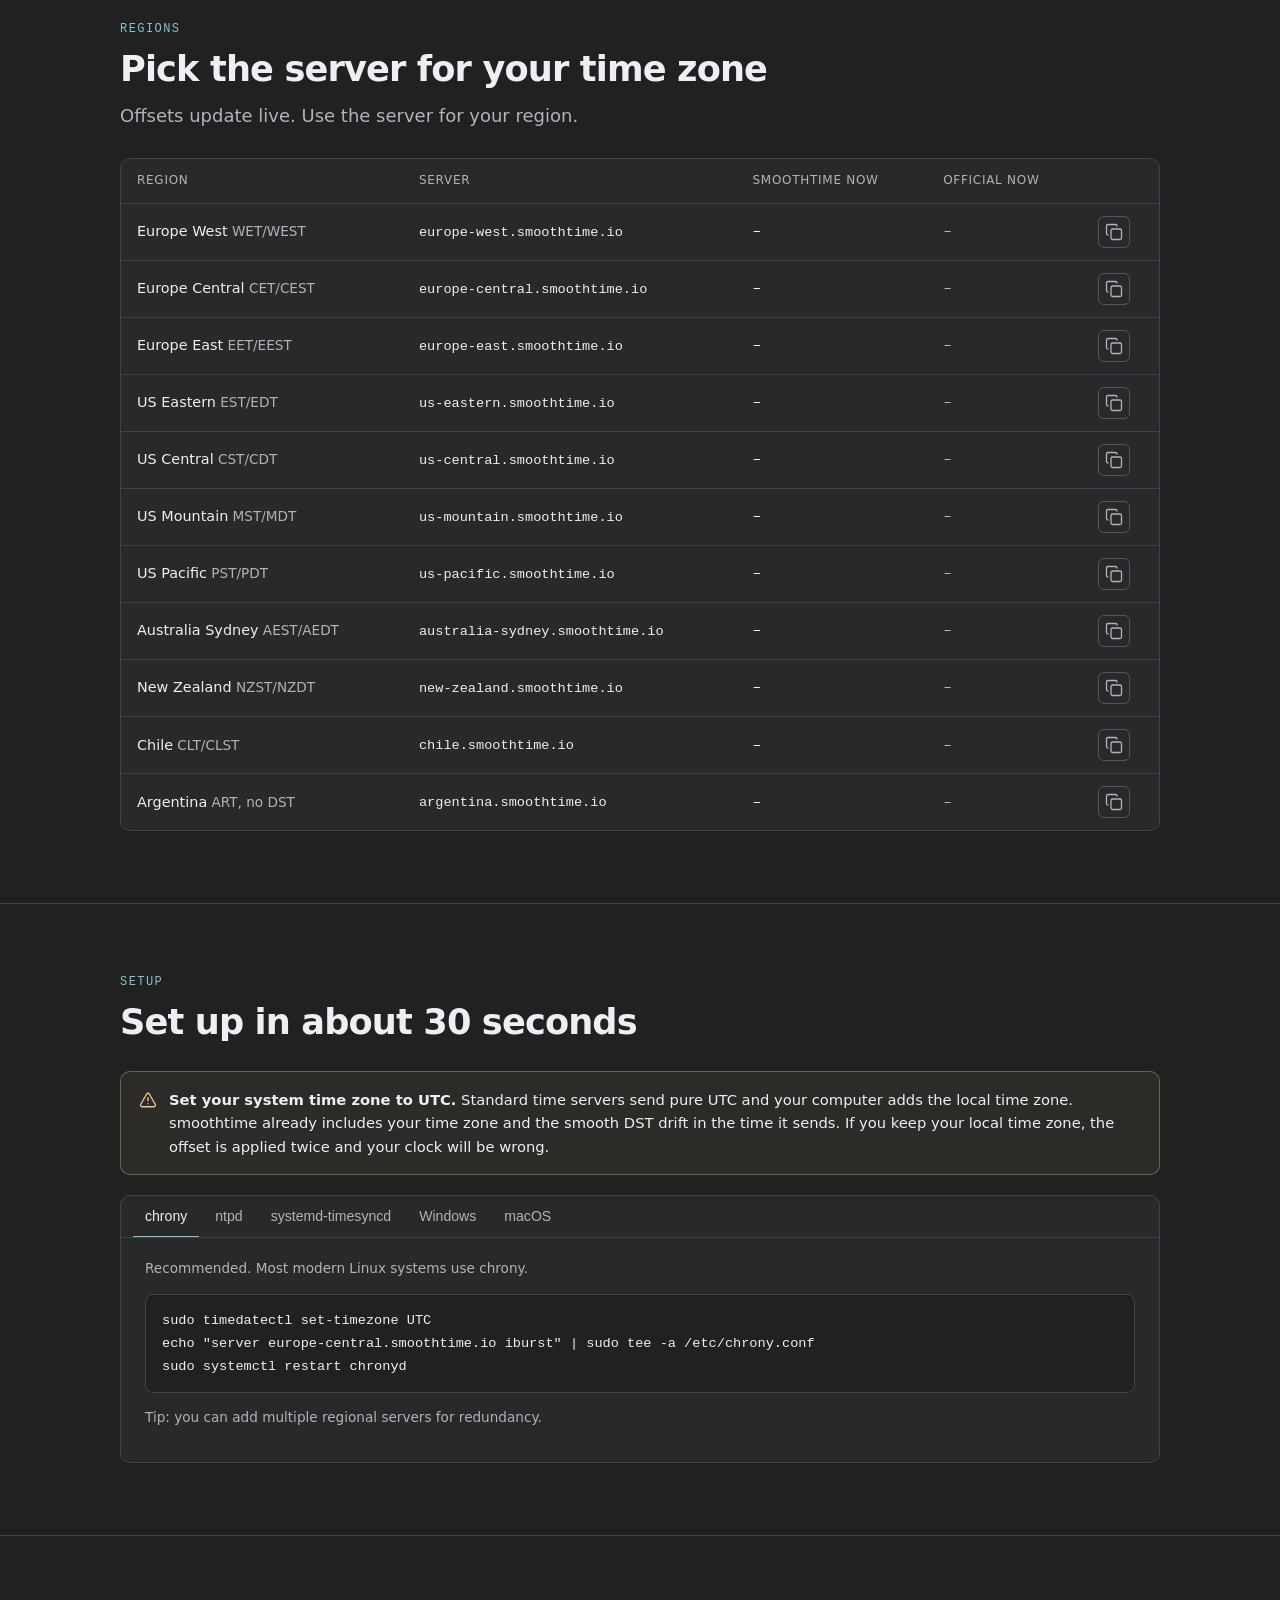
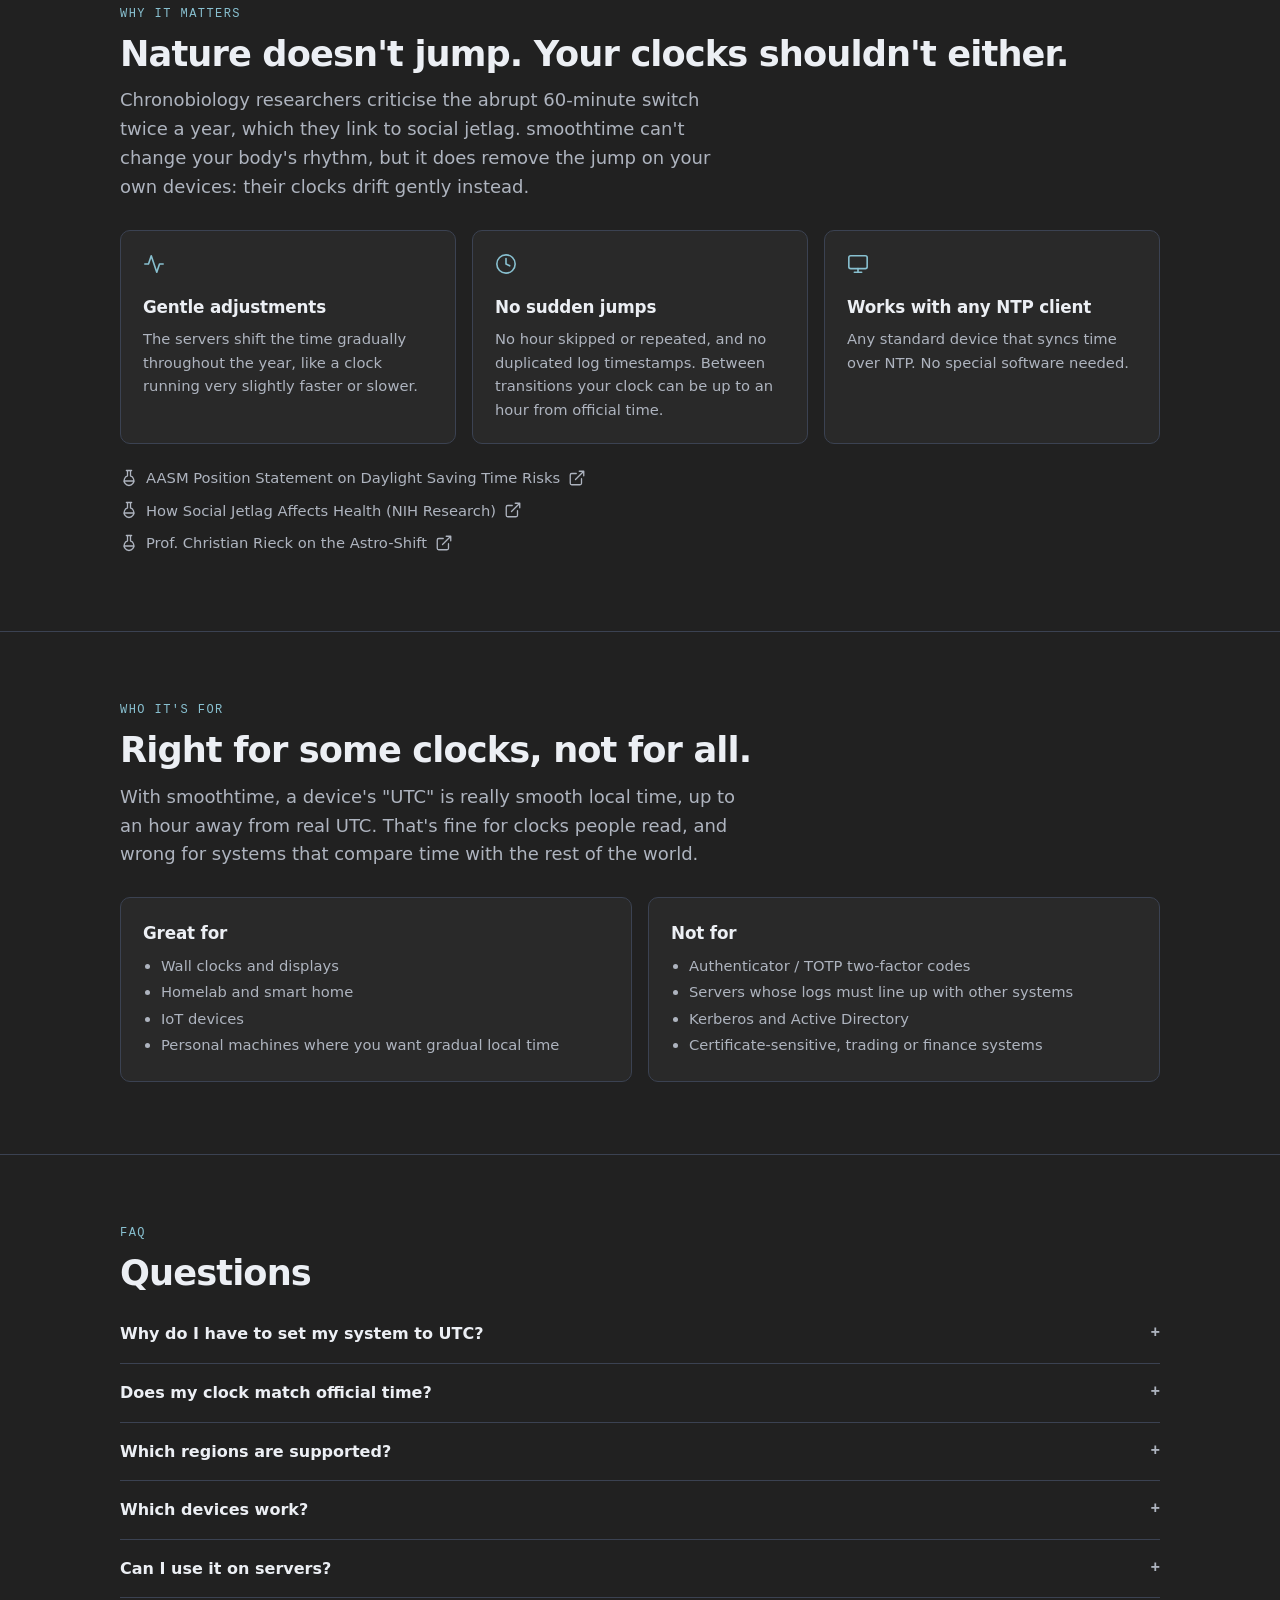
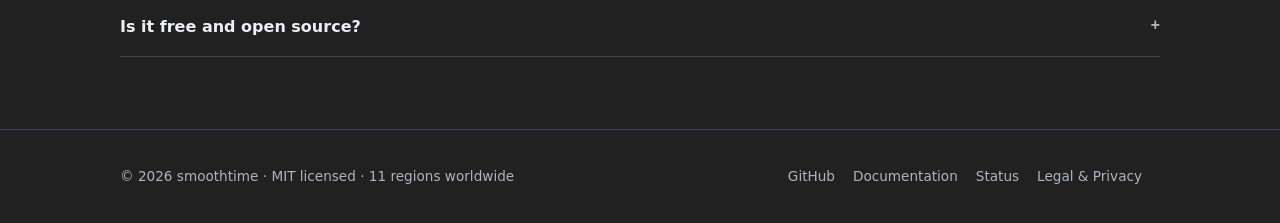
==== commit 88533421: "Website: Nord Wave palette" ====
--- a/website/index.html
+++ b/website/index.html
@@ -32,7 +32,7 @@
   <meta property="og:image:height" content="630">
   
   <link rel="canonical" href="https://smoothtime.io">
-  <meta name="theme-color" content="#242933">
+  <meta name="theme-color" content="#212121">
   <link rel="preload" href="/fonts/inter-var-latin.woff2" as="font" type="font/woff2" crossorigin>
   <link rel="preload" href="/fonts/jetbrains-mono-var-latin.woff2" as="font" type="font/woff2" crossorigin>
   <link rel="icon" type="image/svg+xml" href="/favicon.svg">
@@ -78,14 +78,14 @@
   <style>
     @font-face{font-family:Inter;font-weight:400 700;font-display:swap;src:url(/fonts/inter-var-latin.woff2) format("woff2")}
     @font-face{font-family:"JetBrains Mono";font-weight:400 700;font-display:swap;src:url(/fonts/jetbrains-mono-var-latin.woff2) format("woff2")}
-    :root{--bg:#242933;--panel:#2E3440;--line:#3B4252;--line2:#434C5E;--fg:#ECEFF4;--mute:#AEB7C6;--acc:#88C0D0;--acc-d:rgba(136,192,208,.12);--ok:#A3BE8C;--warn:#EBCB8B;--acc2:#81A1C1;--amber:#EBCB8B;--peach:#D08770;--r:10px;--mono:"JetBrains Mono",ui-monospace,SFMono-Regular,Menlo,monospace}
+    :root{--bg:#212121;--panel:#292929;--line:#3B4252;--line2:#4C566A;--fg:#ECEFF4;--mute:#AEB4BF;--acc:#88C0D0;--acc-d:rgba(136,192,208,.12);--ok:#A3BE8C;--warn:#EBCB8B;--acc2:#81A1C1;--amber:#EBCB8B;--peach:#B89858;--r:10px;--mono:"JetBrains Mono",ui-monospace,SFMono-Regular,Menlo,monospace}
     *{box-sizing:border-box} html{-webkit-text-size-adjust:100%;scroll-behavior:smooth}
     body{margin:0;background:var(--bg);color:var(--fg);font:16px/1.6 Inter,system-ui,sans-serif;-webkit-font-smoothing:antialiased}
     a{color:inherit} code,.mono{font-family:var(--mono);font-variant-numeric:tabular-nums}
     .wrap{max-width:1080px;margin:0 auto;padding:0 20px}
     .i{width:18px;height:18px;flex:none}
     .muted{color:var(--mute)} .sm{font-size:.85rem}
-    header{position:sticky;top:0;z-index:10;background:rgba(36,41,51,.85);backdrop-filter:blur(10px);border-bottom:1px solid var(--line)}
+    header{position:sticky;top:0;z-index:10;background:rgba(33,33,33,.85);backdrop-filter:blur(10px);border-bottom:1px solid var(--line)}
     header .wrap{display:flex;align-items:center;justify-content:space-between;height:56px}
     .logo{display:flex;align-items:center;gap:8px;font-weight:600;text-decoration:none;letter-spacing:-.01em}
     nav{display:flex;gap:20px;align-items:center;font-size:.9rem} nav a{text-decoration:none;color:var(--mute)} nav a:hover{color:var(--fg)}
@@ -109,7 +109,7 @@
     select{background:var(--bg);color:var(--fg);border:1px solid var(--line2);border-radius:8px;padding:8px 10px;font:inherit;font-size:.9rem;max-width:100%}
     .addrbox{display:flex;align-items:center;gap:0;border:1px solid var(--line2);border-radius:8px;overflow:hidden;min-width:0;max-width:100%}
     .addrbox code{padding:8px 12px;font-size:.85rem;min-width:0;white-space:nowrap;overflow-x:auto}
-    .btn{display:inline-flex;align-items:center;gap:6px;border:0;background:var(--acc);color:#242933;font:600 .85rem Inter,sans-serif;padding:9px 14px;cursor:pointer;white-space:nowrap}
+    .btn{display:inline-flex;align-items:center;gap:6px;border:0;background:var(--acc);color:#212121;font:600 .85rem Inter,sans-serif;padding:9px 14px;cursor:pointer;white-space:nowrap}
     .btn:hover{filter:brightness(1.08)} .btn.ghost{background:transparent;color:var(--fg);border:1px solid var(--line2);border-radius:8px;text-decoration:none}
     .icon-btn{background:none;border:1px solid var(--line2);color:var(--mute);border-radius:6px;padding:6px;cursor:pointer;display:inline-flex} .icon-btn:hover{color:var(--fg);border-color:var(--mute)}
     .cta{display:flex;gap:10px;flex-wrap:wrap;margin-top:24px} .cta .btn{border-radius:8px;text-decoration:none}
@@ -136,7 +136,7 @@
     details p{color:var(--mute);margin:10px 0 0;max-width:760px}
     footer{padding:36px 0;font-size:.85rem;color:var(--mute)} footer .wrap{display:flex;gap:16px;flex-wrap:wrap;justify-content:space-between} footer a{text-decoration:none;margin-right:18px} footer a:hover{color:var(--fg)}
     /* no scroll-reveal: content is visible immediately */
-    .skip{position:absolute;left:-9999px} .skip:focus{left:12px;top:12px;z-index:99;background:var(--acc);color:#242933;padding:8px 12px;border-radius:6px}
+    .skip{position:absolute;left:-9999px} .skip:focus{left:12px;top:12px;z-index:99;background:var(--acc);color:#212121;padding:8px 12px;border-radius:6px}
     :focus-visible{outline:2px solid var(--acc);outline-offset:2px}
   </style>
   <script defer data-domain="smoothtime.io" src="https://plausible.smoothtime.io/js/script.js"></script>
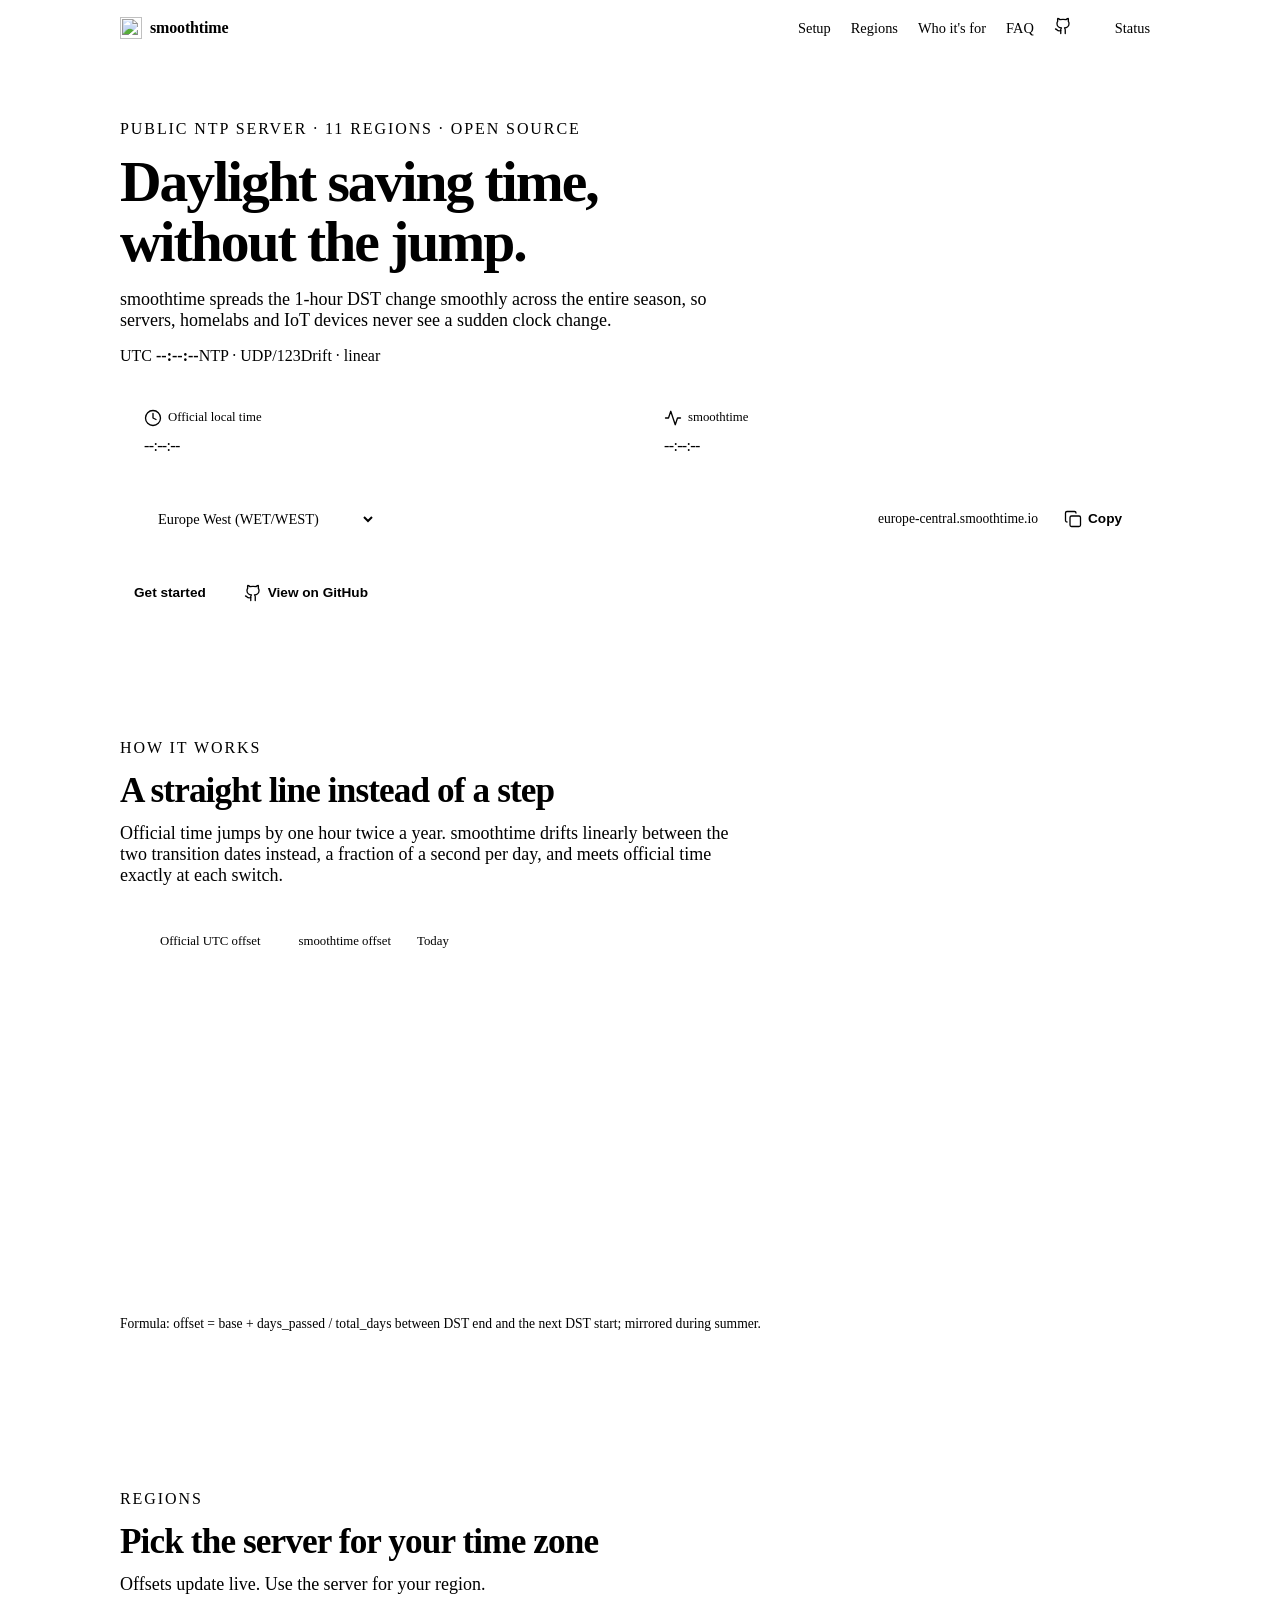
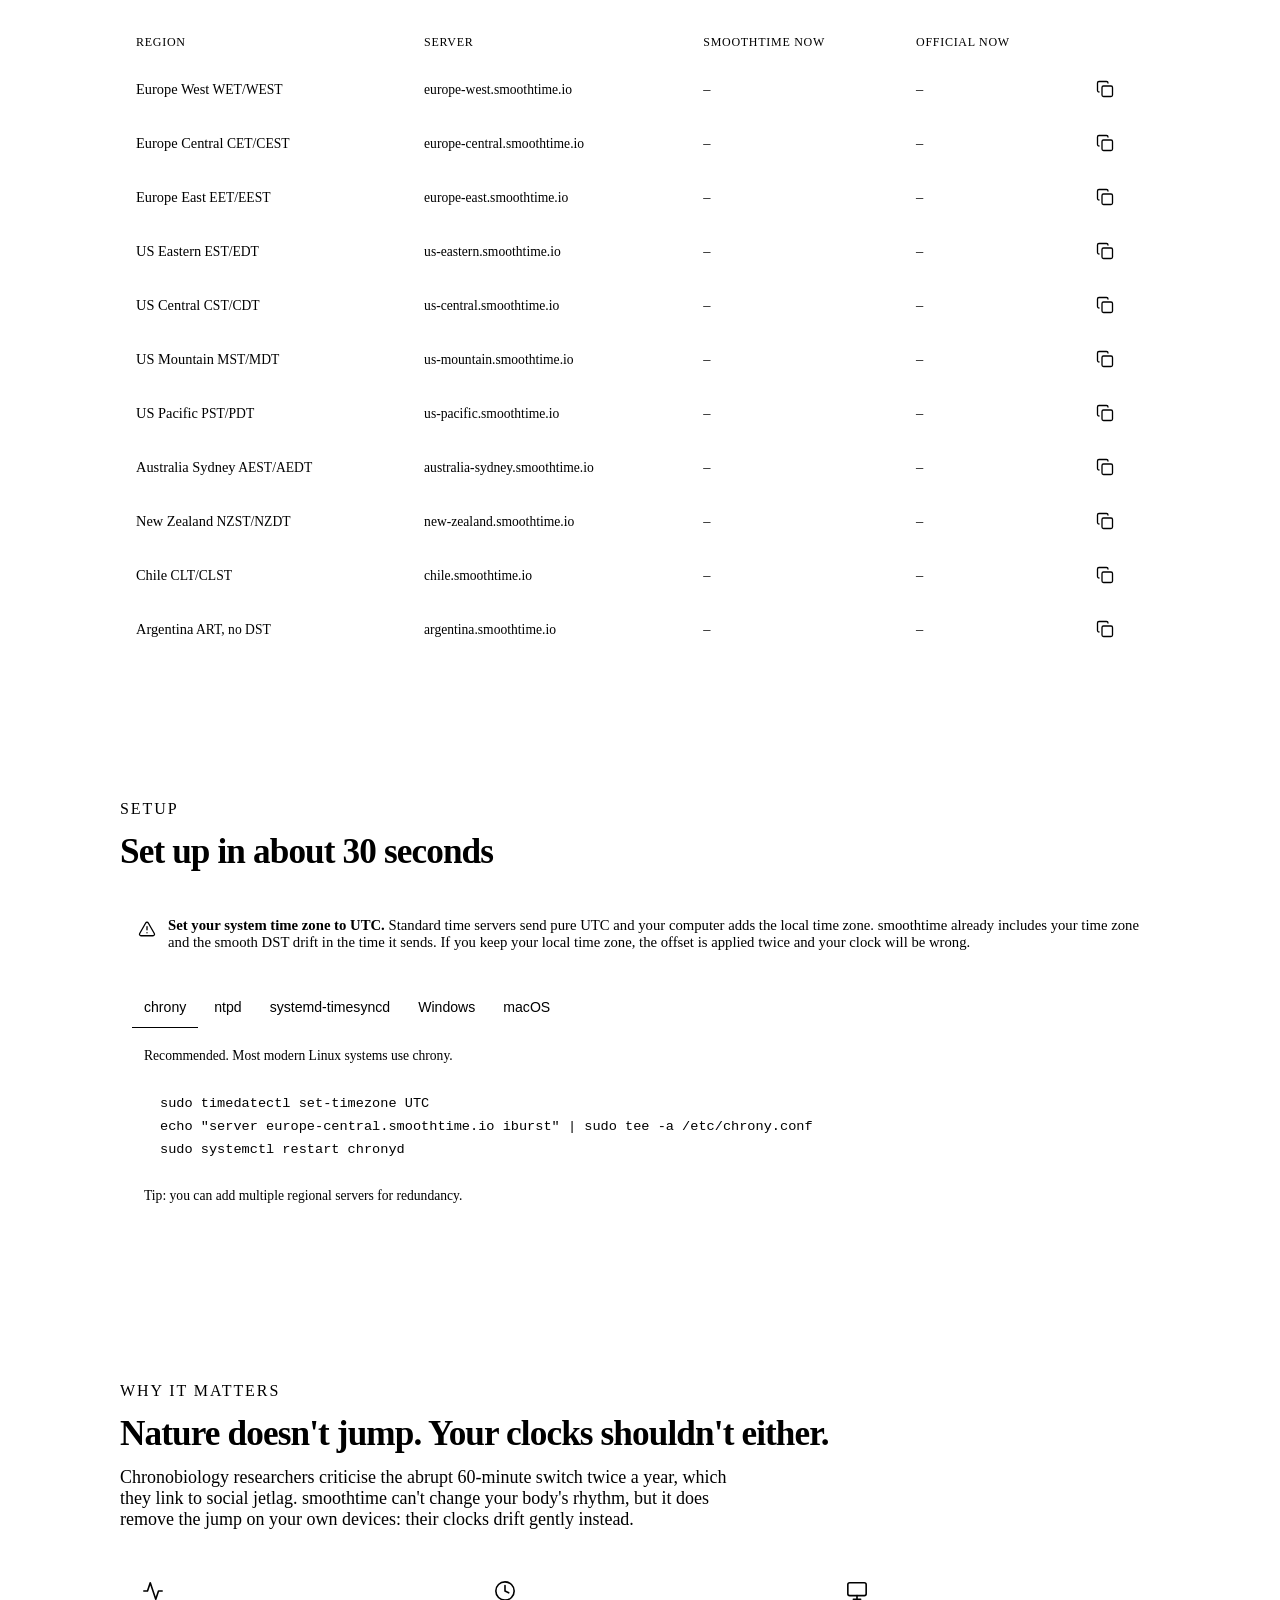
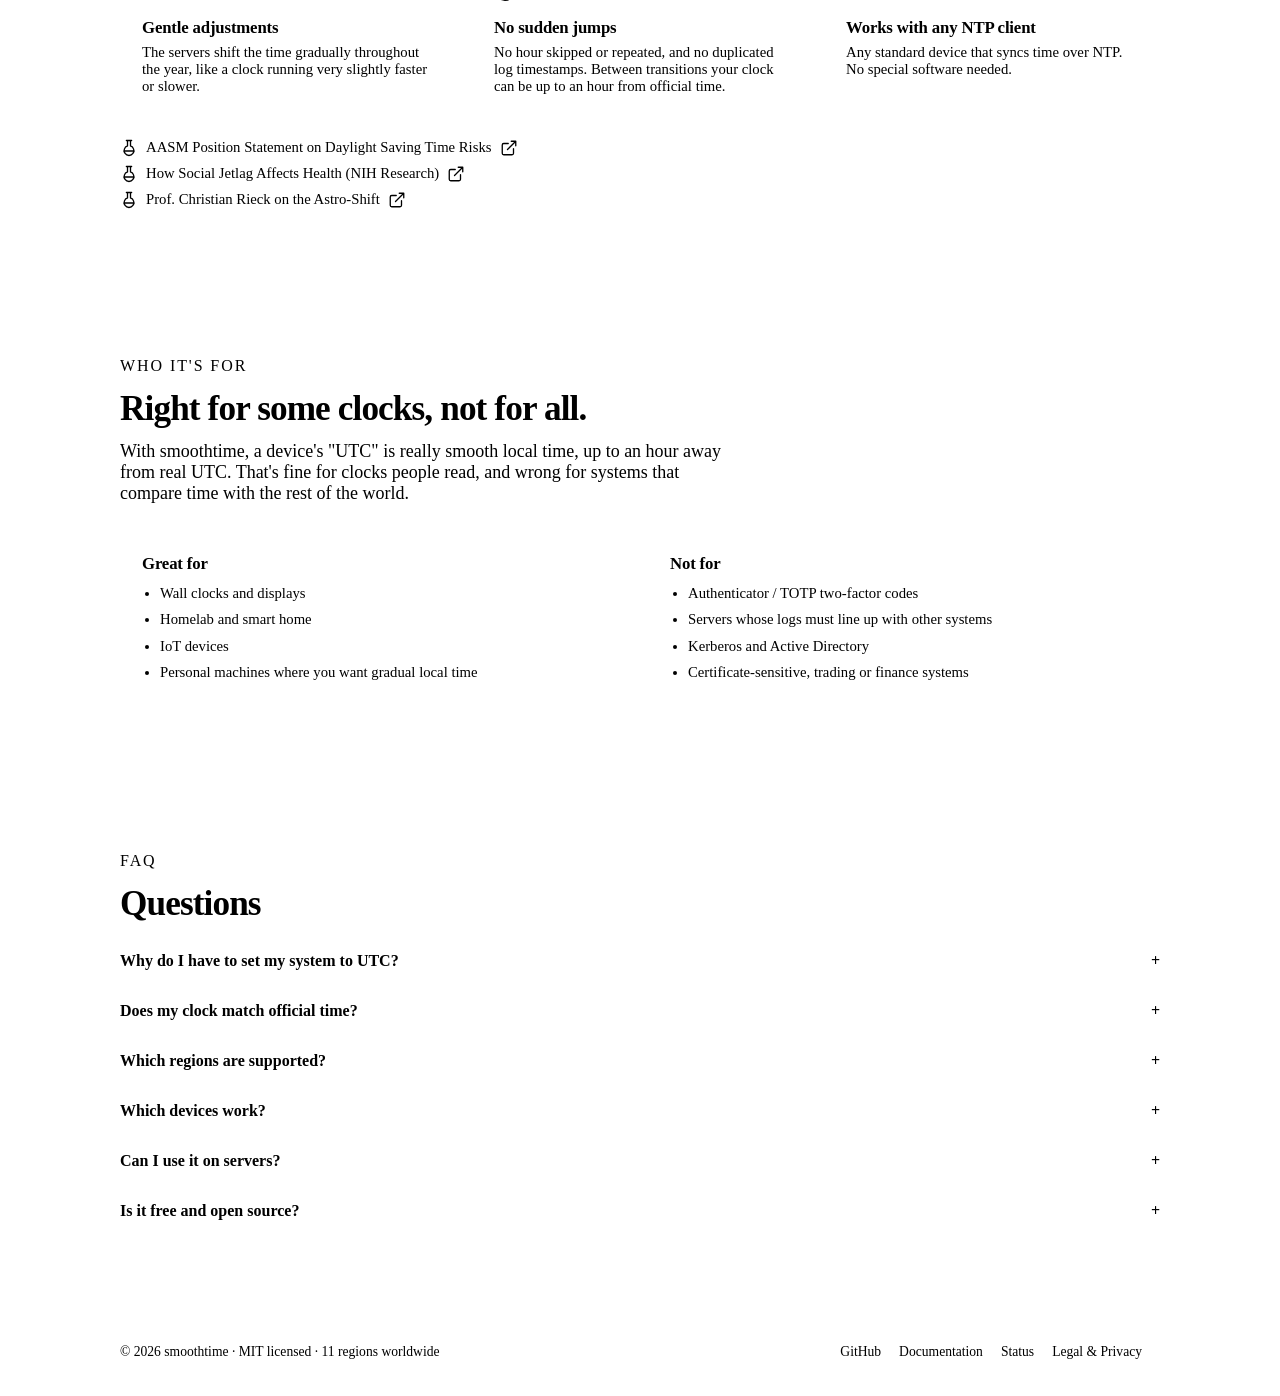
==== commit 9667ca33: "Website: Nord design system tokens; classic Nord palette" ====
--- a/website/index.html
+++ b/website/index.html
@@ -32,7 +32,7 @@
   <meta property="og:image:height" content="630">
   
   <link rel="canonical" href="https://smoothtime.io">
-  <meta name="theme-color" content="#212121">
+  <meta name="theme-color" content="#2E3440">
   <link rel="preload" href="/fonts/inter-var-latin.woff2" as="font" type="font/woff2" crossorigin>
   <link rel="preload" href="/fonts/jetbrains-mono-var-latin.woff2" as="font" type="font/woff2" crossorigin>
   <link rel="icon" type="image/svg+xml" href="/favicon.svg">
@@ -75,22 +75,23 @@
   </script>
   
 
+  <link rel="stylesheet" href="/tokens.css">
   <style>
     @font-face{font-family:Inter;font-weight:400 700;font-display:swap;src:url(/fonts/inter-var-latin.woff2) format("woff2")}
     @font-face{font-family:"JetBrains Mono";font-weight:400 700;font-display:swap;src:url(/fonts/jetbrains-mono-var-latin.woff2) format("woff2")}
-    :root{--bg:#212121;--panel:#292929;--line:#3B4252;--line2:#4C566A;--fg:#ECEFF4;--mute:#AEB4BF;--acc:#88C0D0;--acc-d:rgba(136,192,208,.12);--ok:#A3BE8C;--warn:#EBCB8B;--acc2:#81A1C1;--amber:#EBCB8B;--peach:#B89858;--r:10px;--mono:"JetBrains Mono",ui-monospace,SFMono-Regular,Menlo,monospace}
+    :root{--bg:var(--color-bg);--panel:var(--color-surface);--line:var(--color-border);--line2:var(--color-border-strong);--fg:var(--color-text-strong);--mute:var(--color-text-muted);--acc:var(--color-accent);--acc-d:var(--color-accent-subtle);--ok:var(--color-success);--warn:var(--color-warning);--acc2:var(--color-accent-strong);--amber:var(--lcars-1);--peach:var(--lcars-2);--r:var(--radius-lg);--mono:var(--font-mono)}
     *{box-sizing:border-box} html{-webkit-text-size-adjust:100%;scroll-behavior:smooth}
-    body{margin:0;background:var(--bg);color:var(--fg);font:16px/1.6 Inter,system-ui,sans-serif;-webkit-font-smoothing:antialiased}
+    body{margin:0;background:var(--bg);color:var(--color-text);font:16px/1.6 var(--font-sans);-webkit-font-smoothing:antialiased}
     a{color:inherit} code,.mono{font-family:var(--mono);font-variant-numeric:tabular-nums}
     .wrap{max-width:1080px;margin:0 auto;padding:0 20px}
     .i{width:18px;height:18px;flex:none}
     .muted{color:var(--mute)} .sm{font-size:.85rem}
-    header{position:sticky;top:0;z-index:10;background:rgba(33,33,33,.85);backdrop-filter:blur(10px);border-bottom:1px solid var(--line)}
+    header{position:sticky;top:0;z-index:10;background:var(--color-header-bg);backdrop-filter:blur(10px);border-bottom:1px solid var(--line)}
     header .wrap{display:flex;align-items:center;justify-content:space-between;height:56px}
     .logo{display:flex;align-items:center;gap:8px;font-weight:600;text-decoration:none;letter-spacing:-.01em}
     nav{display:flex;gap:20px;align-items:center;font-size:.9rem} nav a{text-decoration:none;color:var(--mute)} nav a:hover{color:var(--fg)}
     .status{display:inline-flex;align-items:center;gap:6px;border:1px solid var(--line2);border-radius:99px;padding:3px 10px;color:var(--fg)!important}
-    .dot{width:7px;height:7px;border-radius:50%;background:var(--ok);box-shadow:0 0 0 3px rgba(163,190,140,.18)}
+    .dot{width:7px;height:7px;border-radius:50%;background:var(--ok);box-shadow:var(--glow-success)}
     .hide-sm{} @media(max-width:640px){.hide-sm{display:none} nav{gap:14px}}
     section{padding:72px 0;border-bottom:1px solid var(--line)}
     .eyebrow{font:500 .75rem/1 var(--mono);letter-spacing:.12em;text-transform:uppercase;color:var(--acc);margin:0 0 14px}
@@ -109,7 +110,7 @@
     select{background:var(--bg);color:var(--fg);border:1px solid var(--line2);border-radius:8px;padding:8px 10px;font:inherit;font-size:.9rem;max-width:100%}
     .addrbox{display:flex;align-items:center;gap:0;border:1px solid var(--line2);border-radius:8px;overflow:hidden;min-width:0;max-width:100%}
     .addrbox code{padding:8px 12px;font-size:.85rem;min-width:0;white-space:nowrap;overflow-x:auto}
-    .btn{display:inline-flex;align-items:center;gap:6px;border:0;background:var(--acc);color:#212121;font:600 .85rem Inter,sans-serif;padding:9px 14px;cursor:pointer;white-space:nowrap}
+    .btn{display:inline-flex;align-items:center;gap:6px;border:0;background:var(--acc);color:var(--color-text-inverse);font:600 .85rem Inter,sans-serif;padding:9px 14px;cursor:pointer;white-space:nowrap}
     .btn:hover{filter:brightness(1.08)} .btn.ghost{background:transparent;color:var(--fg);border:1px solid var(--line2);border-radius:8px;text-decoration:none}
     .icon-btn{background:none;border:1px solid var(--line2);color:var(--mute);border-radius:6px;padding:6px;cursor:pointer;display:inline-flex} .icon-btn:hover{color:var(--fg);border-color:var(--mute)}
     .cta{display:flex;gap:10px;flex-wrap:wrap;margin-top:24px} .cta .btn{border-radius:8px;text-decoration:none}
@@ -120,7 +121,7 @@
     .tbl td{padding:12px 16px;border-bottom:1px solid var(--line)} .tbl tr:last-child td{border-bottom:0} .tbl code{font-size:.85rem} .num{white-space:nowrap}
     .tblwrap{overflow-x:auto;margin-top:28px}
     @media(max-width:640px){.tbl .c-off2{display:none} .tbl td:nth-child(4){display:none} .tbl td,.tbl th{padding:10px 10px} .tbl td:first-child .muted{display:none}}
-    .callout{display:flex;gap:12px;padding:16px 18px;border:1px solid rgba(235,203,139,.35);background:rgba(235,203,139,.06);border-radius:var(--r);margin:28px 0 20px;font-size:.92rem} .callout .i{color:var(--warn);margin-top:3px}
+    .callout{display:flex;gap:12px;padding:16px 18px;border:1px solid color-mix(in srgb,var(--color-warning) 35%,transparent);background:var(--color-warning-subtle);border-radius:var(--r);margin:28px 0 20px;font-size:.92rem} .callout .i{color:var(--warn);margin-top:3px}
     .tabs{display:flex;gap:4px;border-bottom:1px solid var(--line);padding:0 12px;overflow-x:auto}
     .tab{background:none;border:0;color:var(--mute);font:500 .88rem Inter,sans-serif;padding:12px 12px;cursor:pointer;border-bottom:2px solid transparent;margin-bottom:-1px;white-space:nowrap}
     .tab[aria-selected=true]{color:var(--fg);border-color:var(--acc)}
@@ -136,7 +137,7 @@
     details p{color:var(--mute);margin:10px 0 0;max-width:760px}
     footer{padding:36px 0;font-size:.85rem;color:var(--mute)} footer .wrap{display:flex;gap:16px;flex-wrap:wrap;justify-content:space-between} footer a{text-decoration:none;margin-right:18px} footer a:hover{color:var(--fg)}
     /* no scroll-reveal: content is visible immediately */
-    .skip{position:absolute;left:-9999px} .skip:focus{left:12px;top:12px;z-index:99;background:var(--acc);color:#212121;padding:8px 12px;border-radius:6px}
+    .skip{position:absolute;left:-9999px} .skip:focus{left:12px;top:12px;z-index:99;background:var(--acc);color:var(--color-text-inverse);padding:8px 12px;border-radius:6px}
     :focus-visible{outline:2px solid var(--acc);outline-offset:2px}
   </style>
   <script defer data-domain="smoothtime.io" src="https://plausible.smoothtime.io/js/script.js"></script>
@@ -181,7 +182,7 @@
   <h2>A straight line instead of a step</h2>
   <p class="lead">Official time jumps by one hour twice a year. smoothtime drifts linearly between the two transition dates instead, a fraction of a second per day, and meets official time exactly at each switch.</p>
   <div class="card chart">
-    <div class="legend"><span><i style="background:none;border-top:1.5px dashed #7B8699;height:0"></i>Official UTC offset</span><span><i style="background:var(--acc)"></i>smoothtime offset</span><span><i style="background:var(--amber);width:2px;height:10px"></i>Today</span><span class="mono" id="c-region"></span></div>
+    <div class="legend"><span><i style="background:none;border-top:1.5px dashed var(--color-text-muted);height:0"></i>Official UTC offset</span><span><i style="background:var(--acc)"></i>smoothtime offset</span><span><i style="background:var(--amber);width:2px;height:10px"></i>Today</span><span class="mono" id="c-region"></span></div>
     <svg id="chart" viewBox="0 0 800 260" role="img" aria-label="UTC offset over the next 12 months"></svg>
   </div>
   <p class="sm muted" style="margin-top:12px">Formula: <code>offset = base + days_passed / total_days</code> between DST end and the next DST start; mirrored during summer.</p>
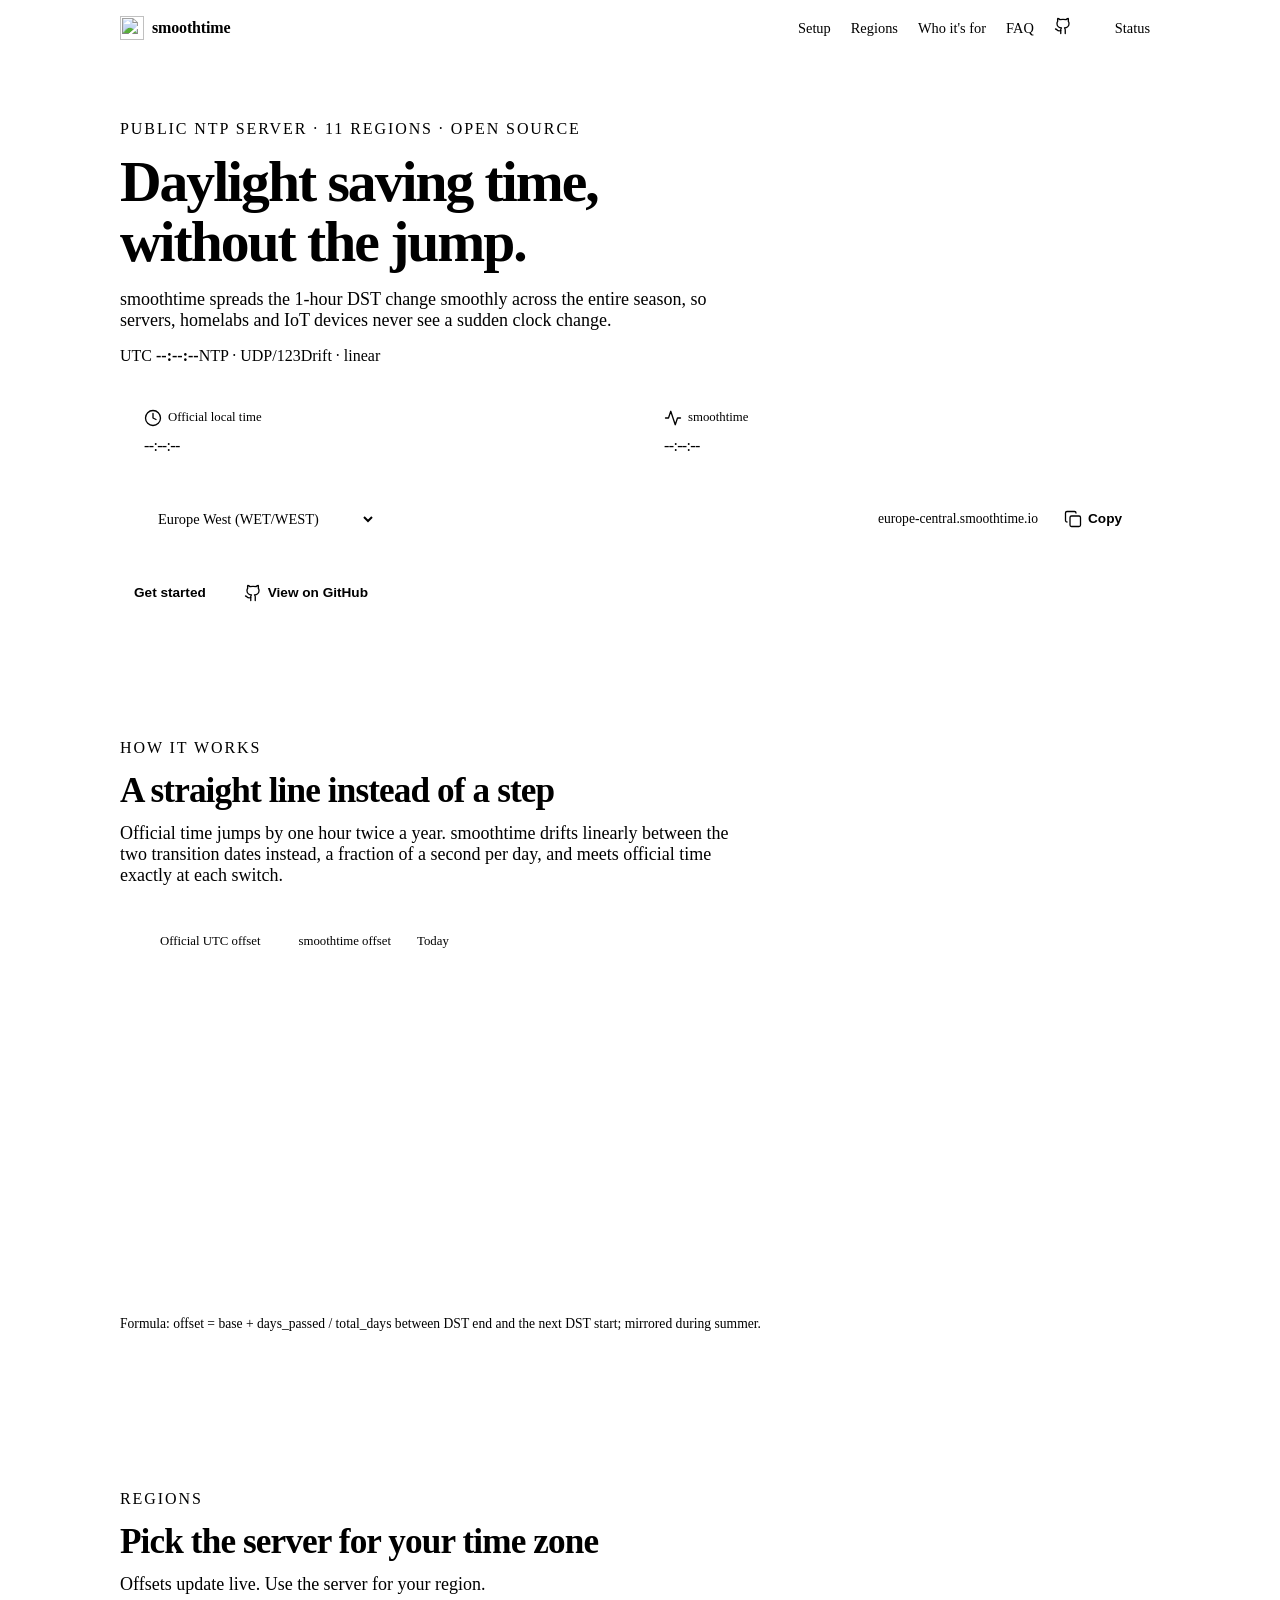
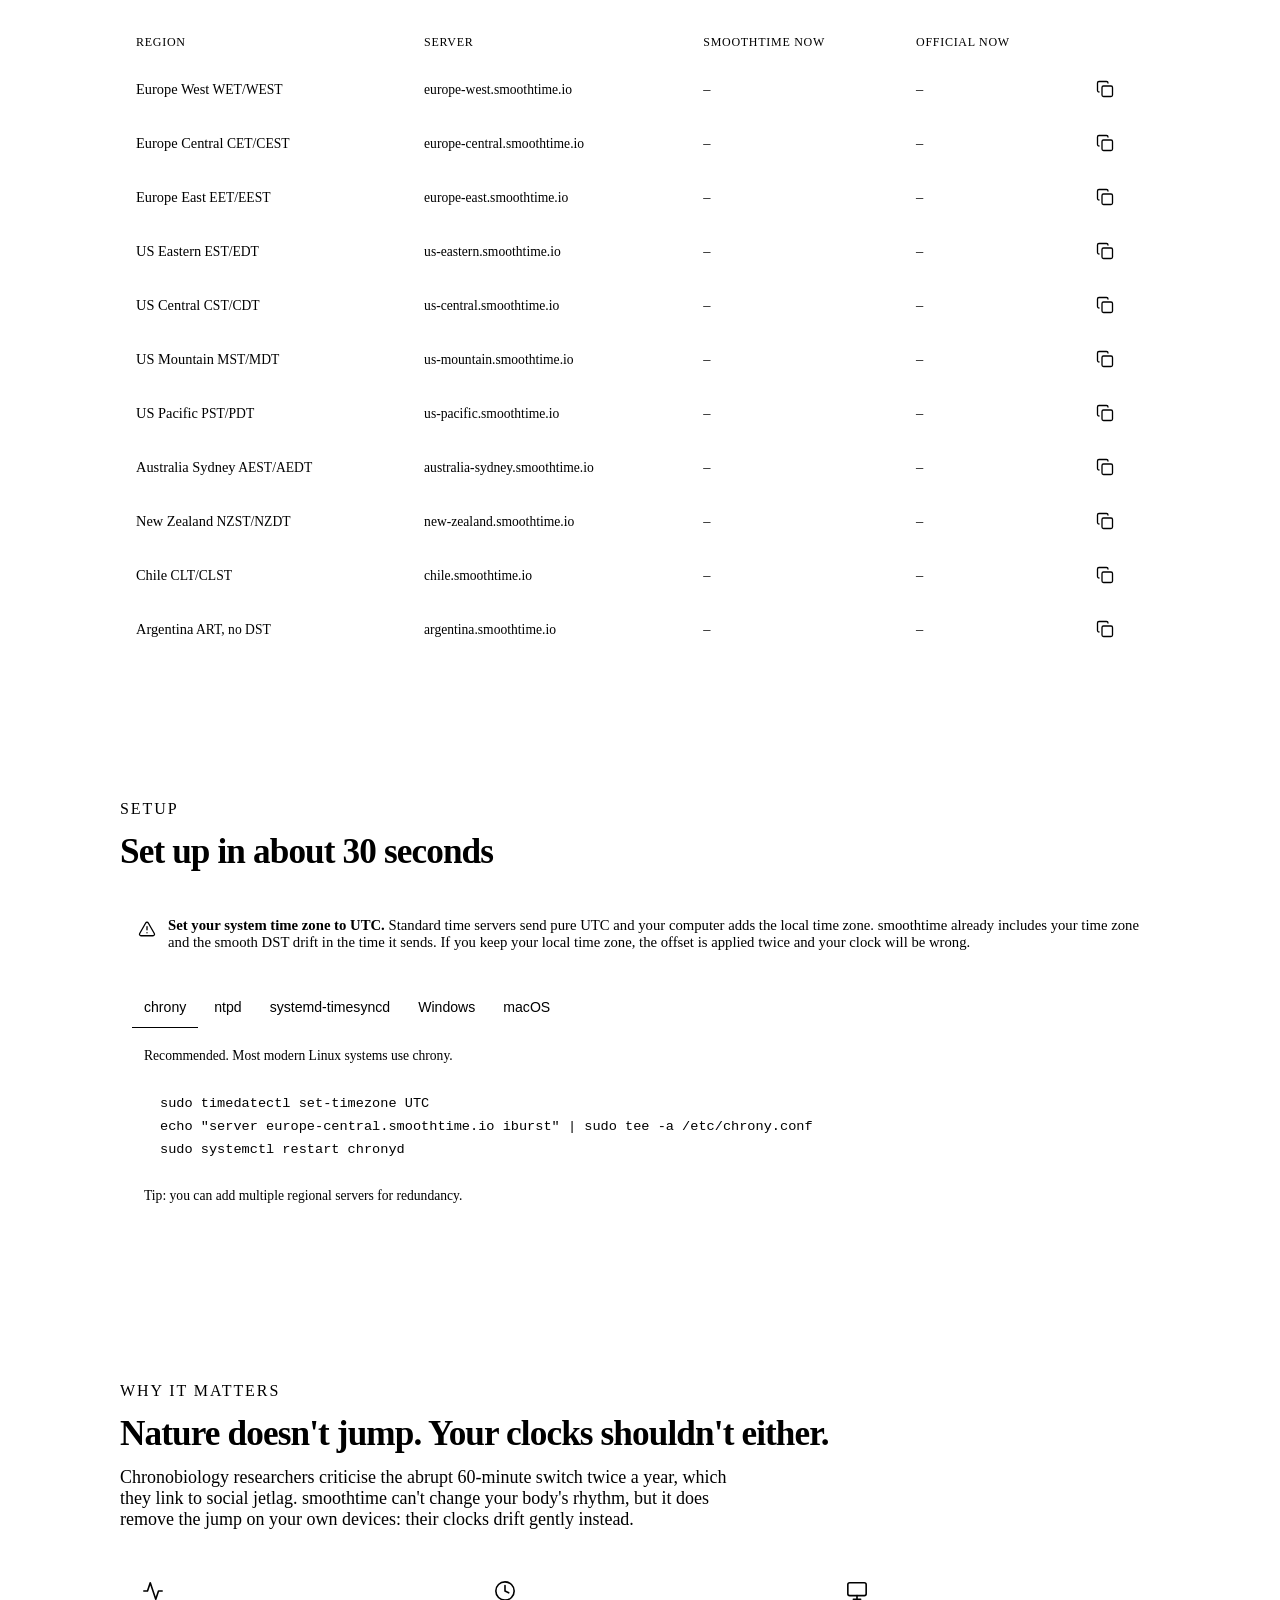
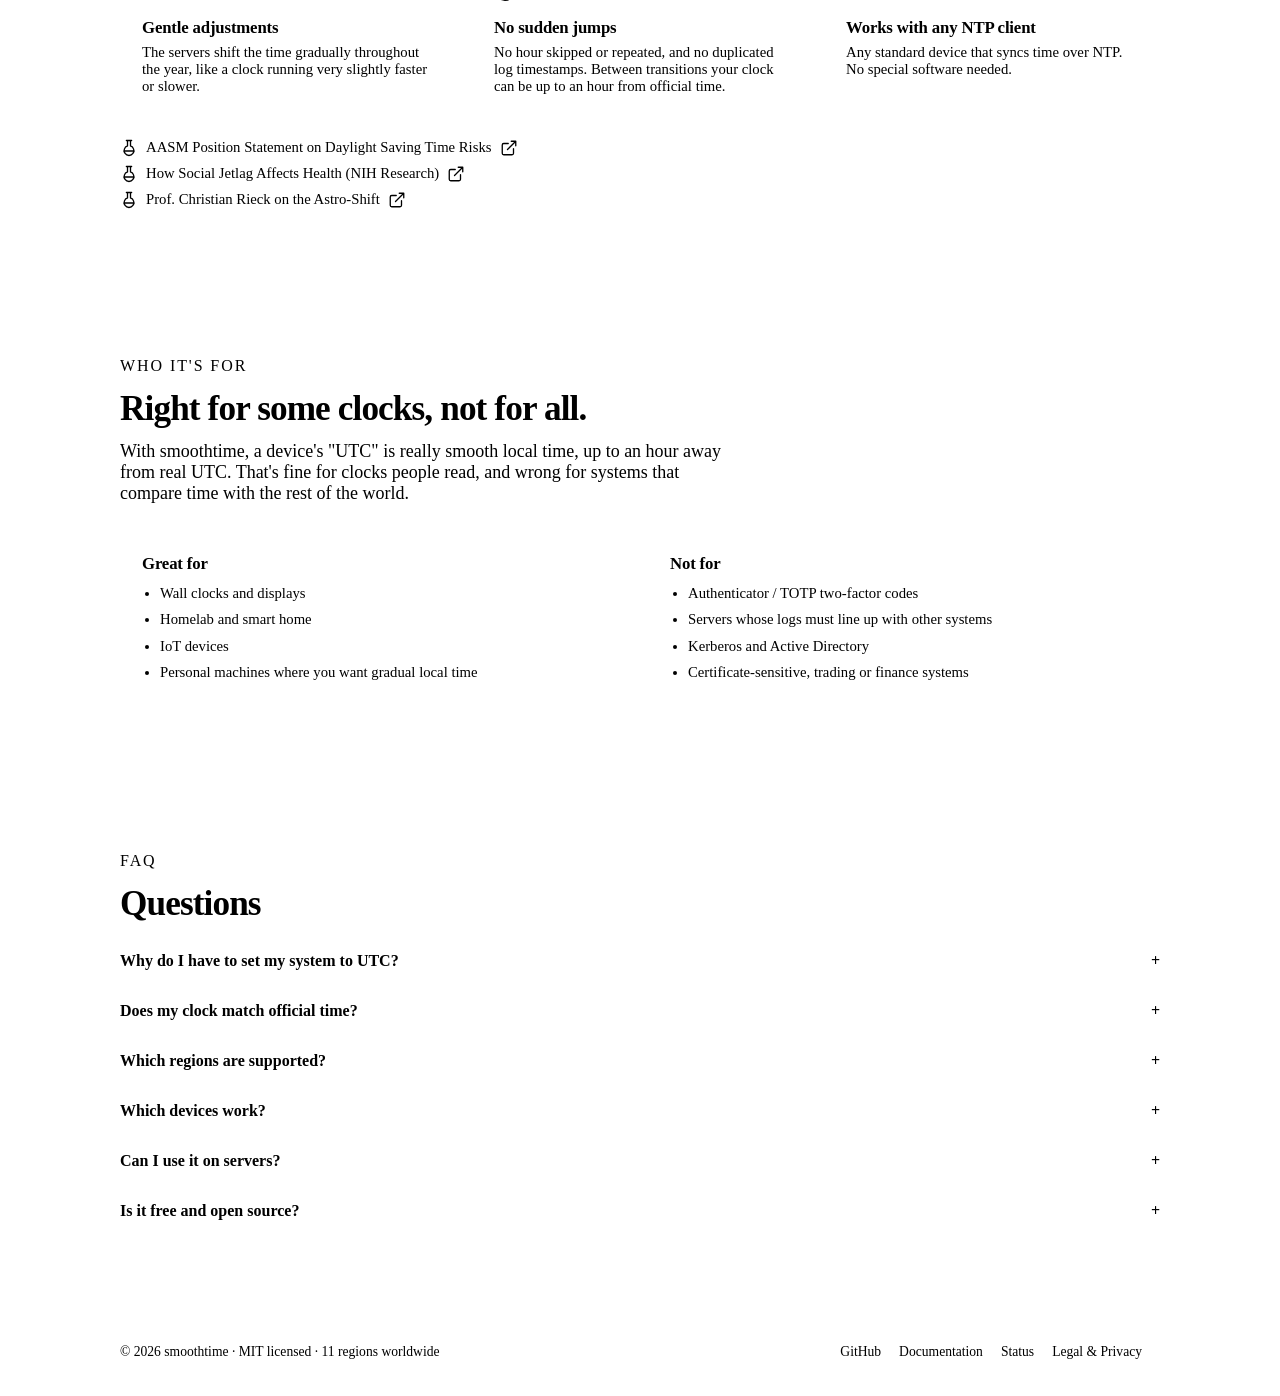
==== commit 9ce4fc65: "Nord brand: favicons (svg/ico/png/apple/manifest), header logo" ====
--- a/website/index.html
+++ b/website/index.html
@@ -35,7 +35,11 @@
   <meta name="theme-color" content="#2E3440">
   <link rel="preload" href="/fonts/inter-var-latin.woff2" as="font" type="font/woff2" crossorigin>
   <link rel="preload" href="/fonts/jetbrains-mono-var-latin.woff2" as="font" type="font/woff2" crossorigin>
+  <link rel="icon" href="/favicon.ico" sizes="32x32">
   <link rel="icon" type="image/svg+xml" href="/favicon.svg">
+  <link rel="apple-touch-icon" href="/apple-touch-icon.png">
+  <link rel="manifest" href="/site.webmanifest">
+  
   <script type="application/ld+json">
   {
     "@context": "https://schema.org",
@@ -146,7 +150,7 @@
 <body>
 <a class="skip" href="#main">Skip to content</a>
 <header><div class="wrap">
-  <a class="logo" href="/"><img src="/favicon.svg" width="22" height="22" alt="">smoothtime</a>
+  <a class="logo" href="/"><img src="/favicon.svg" width="24" height="24" alt="">smoothtime</a>
   <nav>
     <a href="#setup" class="hide-sm">Setup</a>
     <a href="#regions" class="hide-sm">Regions</a>
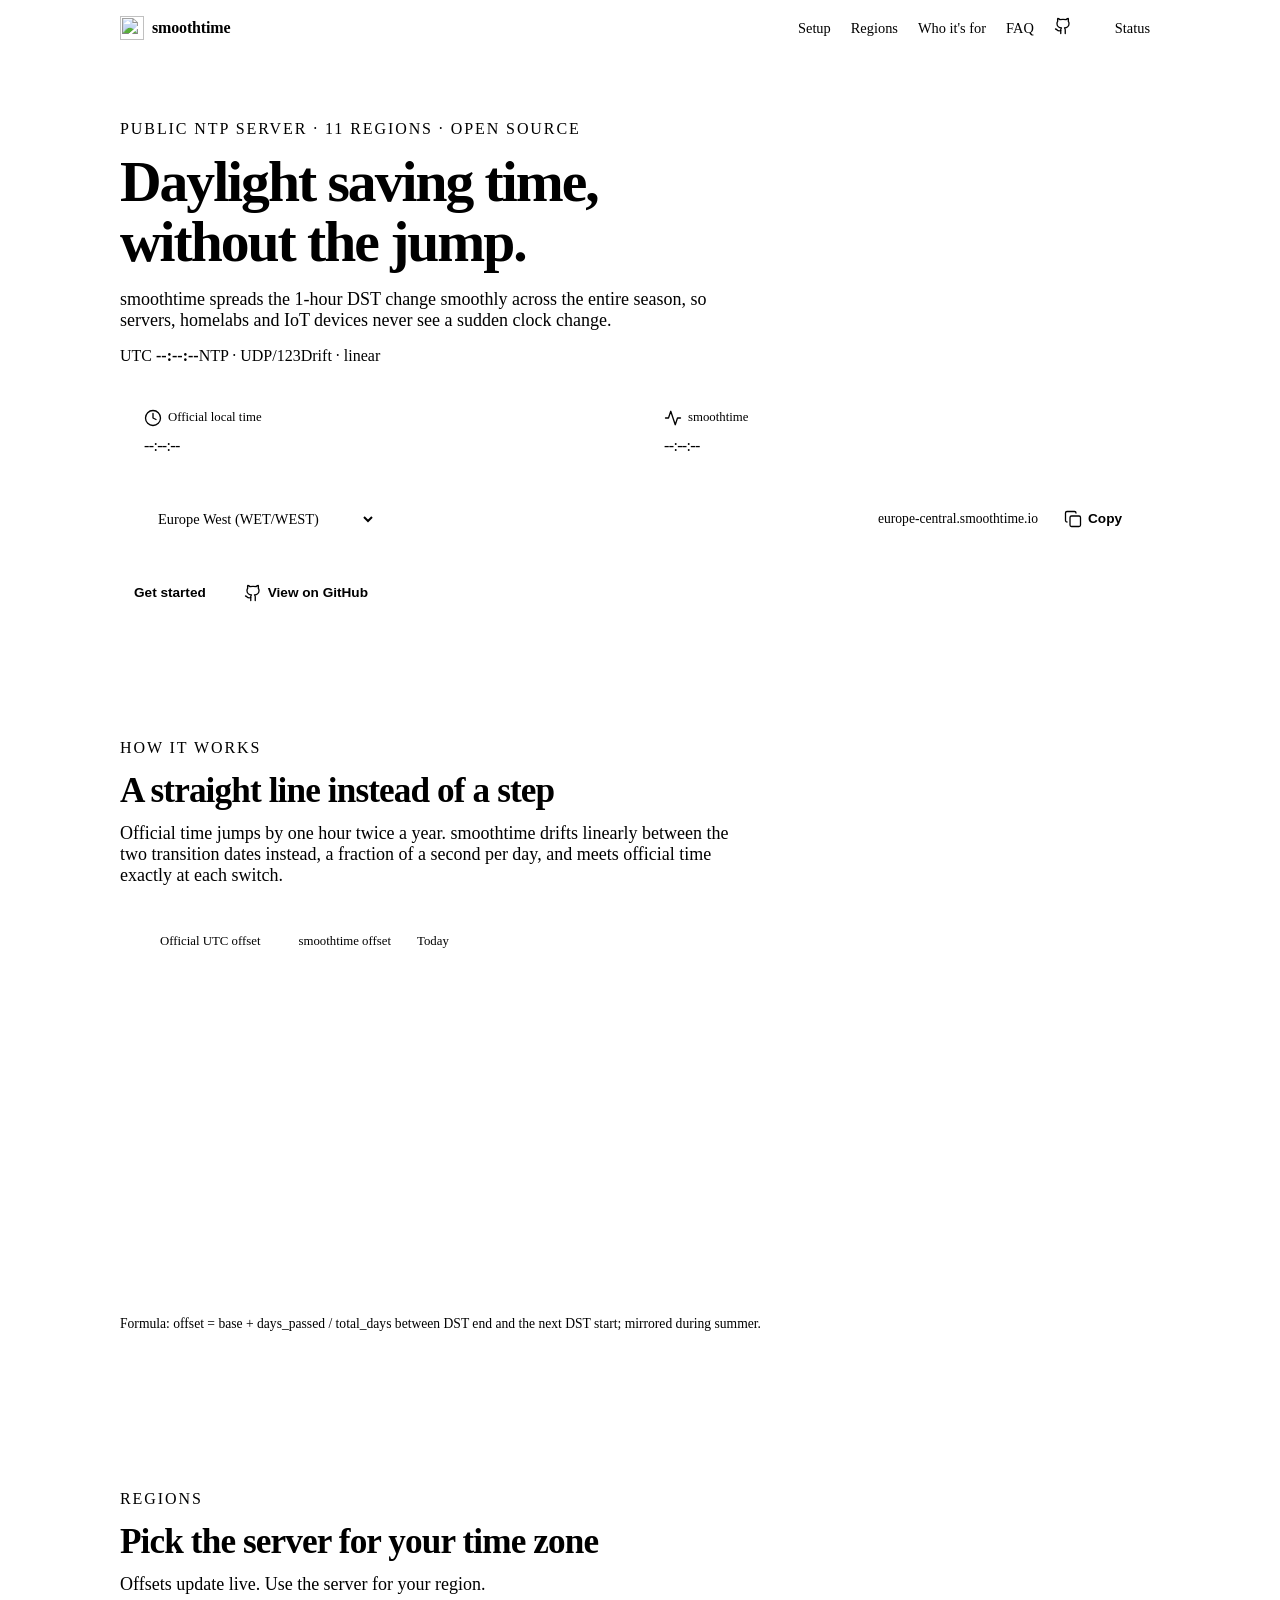
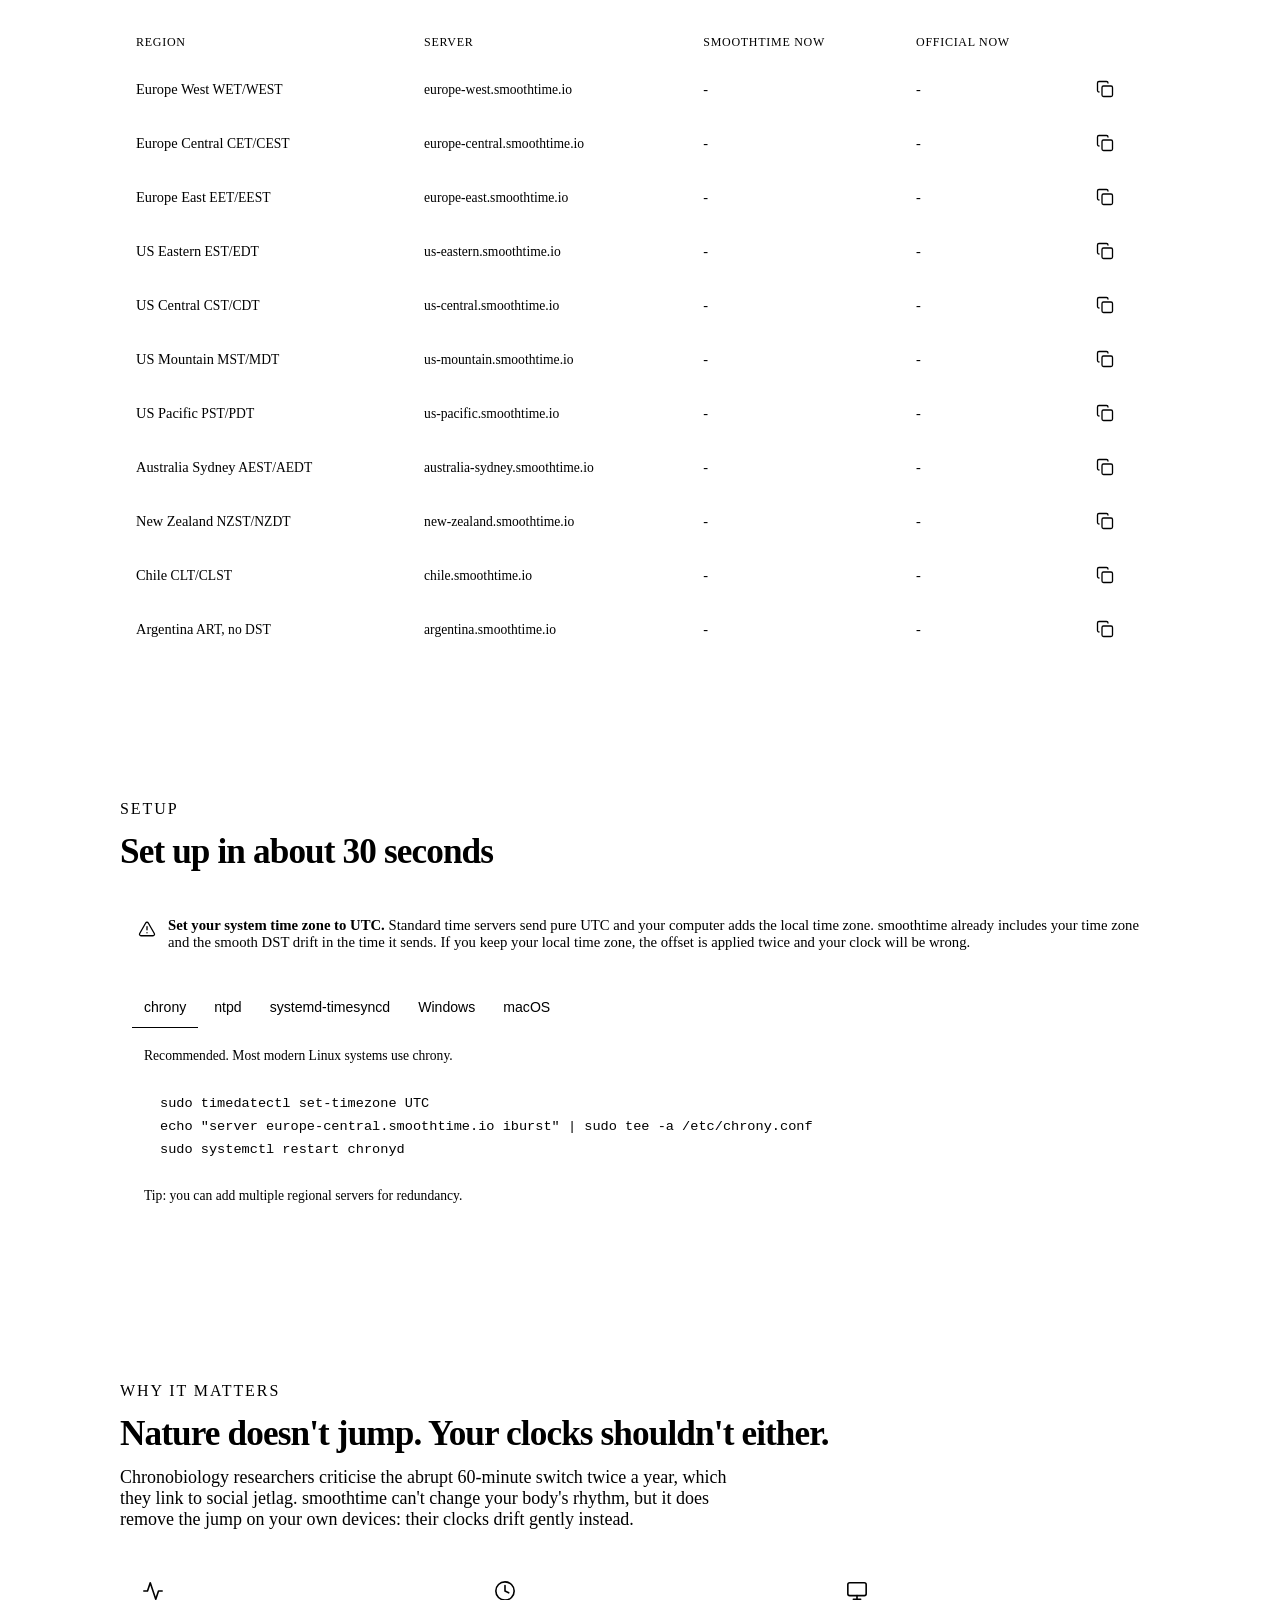
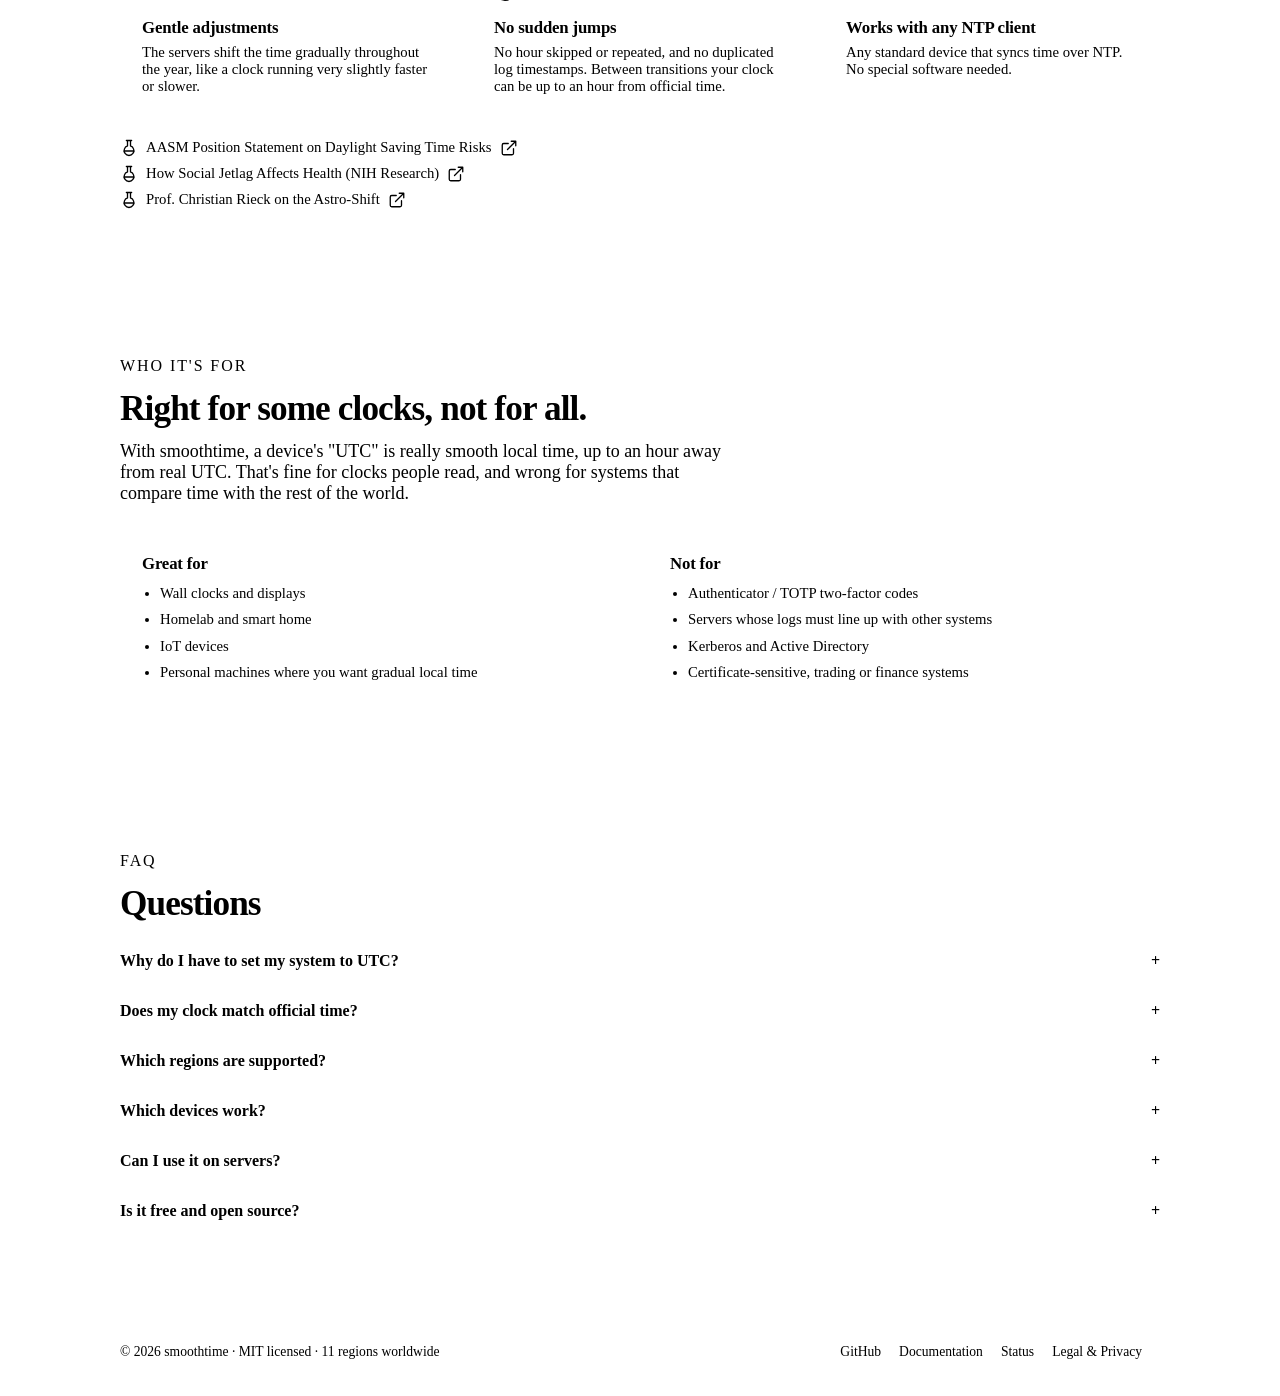
==== commit 3fe7e2c4: "Replace em/en dashes with hyphens" ====
--- a/website/index.html
+++ b/website/index.html
@@ -3,14 +3,14 @@
 <head>
   <meta charset="utf-8">
   <meta content="width=device-width, initial-scale=1.0" name="viewport">
-  <title>smoothtime | The Natural Time Server — Smooth DST Without Jumps</title>
+  <title>smoothtime | The Natural Time Server - Smooth DST Without Jumps</title>
   
   <meta name="description" content="The first public NTP server that replaces abrupt Daylight Saving Time (DST) jumps with a smooth linear drift. Prevent social jetlag, protect circadian rhythms, and avoid server disruptions. Free, open-source natural time for Europe, US, Australia, New Zealand, Chile & Argentina.">
   <meta name="keywords" content="smooth DST, natural time server, social jetlag, DST transition, NTP server without jumps, smoothtime, gradual time change, chronobiology, DST smear, australia ntp, new zealand time server, chile ntp, chrony">
   <meta name="robots" content="index, follow">
   
   <!-- Open Graph / Social -->
-  <meta property="og:title" content="smoothtime | The Natural Time Server — Smooth DST Without Jumps">
+  <meta property="og:title" content="smoothtime | The Natural Time Server - Smooth DST Without Jumps">
   <meta property="og:description" content="Spread the 1-hour DST jump smoothly across the season. Now with Australia, New Zealand, Chile & Argentina. Open source, free, for homelabs, servers & IoT worldwide.">
   <meta property="og:url" content="https://smoothtime.io">
   <meta property="og:type" content="website">
@@ -21,7 +21,7 @@
   <!-- Twitter Card -->
   <meta name="twitter:card" content="summary_large_image">
   <meta name="twitter:title" content="smoothtime | Smooth DST NTP Server (now global)">
-  <meta name="twitter:description" content="No more twice-yearly clock trauma. Natural, gradual time transitions via public NTP — now supporting Southern Hemisphere too.">
+  <meta name="twitter:description" content="No more twice-yearly clock trauma. Natural, gradual time transitions via public NTP - now supporting Southern Hemisphere too.">
   <meta name="twitter:image" content="https://smoothtime.io/og-image.png">
   
   <!-- Hreflang -->
@@ -137,7 +137,7 @@
     .grid2{display:grid;grid-template-columns:1fr 1fr;gap:16px;margin-top:28px} .grid2 .card{padding:22px} .grid2 ul{margin:0;padding-left:18px;color:var(--mute);font-size:.92rem;line-height:1.8}
     @media(max-width:820px){.grid3,.grid2{grid-template-columns:1fr}}
     .refs{list-style:none;padding:0;margin:18px 0 0} .refs a{display:inline-flex;gap:8px;align-items:center;color:var(--mute);text-decoration:none;font-size:.92rem;padding:4px 0} .refs a:hover{color:var(--fg)}
-    details{border-bottom:1px solid var(--line);padding:16px 0} summary{cursor:pointer;font-weight:600;list-style:none;display:flex;justify-content:space-between;gap:16px} summary::after{content:"+";color:var(--mute);font-family:var(--mono)} details[open] summary::after{content:"–"}
+    details{border-bottom:1px solid var(--line);padding:16px 0} summary{cursor:pointer;font-weight:600;list-style:none;display:flex;justify-content:space-between;gap:16px} summary::after{content:"+";color:var(--mute);font-family:var(--mono)} details[open] summary::after{content:"-"}
     details p{color:var(--mute);margin:10px 0 0;max-width:760px}
     footer{padding:36px 0;font-size:.85rem;color:var(--mute)} footer .wrap{display:flex;gap:16px;flex-wrap:wrap;justify-content:space-between} footer a{text-decoration:none;margin-right:18px} footer a:hover{color:var(--fg)}
     /* no scroll-reveal: content is visible immediately */
@@ -196,7 +196,7 @@
   <p class="eyebrow">Regions</p>
   <h2>Pick the server for your time zone</h2>
   <p class="lead">Offsets update live. Use the server for your region.</p>
-  <div class="card tblwrap"><table class="tbl"><thead><tr><th>Region</th><th>Server</th><th>smoothtime now</th><th class="c-off2">Official now</th><th></th></tr></thead><tbody><tr data-r="europe-west"><td><span class="rn">Europe West</span><span class="muted sm"> WET/WEST</span></td><td><code class="addr">europe-west.smoothtime.io</code></td><td class="mono num" data-off="europe-west">–</td><td class="mono num muted" data-offi="europe-west">–</td><td><button class="icon-btn" data-copy="europe-west.smoothtime.io" aria-label="Copy europe-west.smoothtime.io"><svg class="i" viewBox="0 0 24 24" fill="none" stroke="currentColor" stroke-width="1.75" stroke-linecap="round" stroke-linejoin="round" aria-hidden="true"><rect x="8" y="8" width="14" height="14" rx="2"/><path d="M4 16c-1.1 0-2-.9-2-2V4c0-1.1.9-2 2-2h10c1.1 0 2 .9 2 2"/></svg></button></td></tr><tr data-r="europe-central"><td><span class="rn">Europe Central</span><span class="muted sm"> CET/CEST</span></td><td><code class="addr">europe-central.smoothtime.io</code></td><td class="mono num" data-off="europe-central">–</td><td class="mono num muted" data-offi="europe-central">–</td><td><button class="icon-btn" data-copy="europe-central.smoothtime.io" aria-label="Copy europe-central.smoothtime.io"><svg class="i" viewBox="0 0 24 24" fill="none" stroke="currentColor" stroke-width="1.75" stroke-linecap="round" stroke-linejoin="round" aria-hidden="true"><rect x="8" y="8" width="14" height="14" rx="2"/><path d="M4 16c-1.1 0-2-.9-2-2V4c0-1.1.9-2 2-2h10c1.1 0 2 .9 2 2"/></svg></button></td></tr><tr data-r="europe-east"><td><span class="rn">Europe East</span><span class="muted sm"> EET/EEST</span></td><td><code class="addr">europe-east.smoothtime.io</code></td><td class="mono num" data-off="europe-east">–</td><td class="mono num muted" data-offi="europe-east">–</td><td><button class="icon-btn" data-copy="europe-east.smoothtime.io" aria-label="Copy europe-east.smoothtime.io"><svg class="i" viewBox="0 0 24 24" fill="none" stroke="currentColor" stroke-width="1.75" stroke-linecap="round" stroke-linejoin="round" aria-hidden="true"><rect x="8" y="8" width="14" height="14" rx="2"/><path d="M4 16c-1.1 0-2-.9-2-2V4c0-1.1.9-2 2-2h10c1.1 0 2 .9 2 2"/></svg></button></td></tr><tr data-r="us-eastern"><td><span class="rn">US Eastern</span><span class="muted sm"> EST/EDT</span></td><td><code class="addr">us-eastern.smoothtime.io</code></td><td class="mono num" data-off="us-eastern">–</td><td class="mono num muted" data-offi="us-eastern">–</td><td><button class="icon-btn" data-copy="us-eastern.smoothtime.io" aria-label="Copy us-eastern.smoothtime.io"><svg class="i" viewBox="0 0 24 24" fill="none" stroke="currentColor" stroke-width="1.75" stroke-linecap="round" stroke-linejoin="round" aria-hidden="true"><rect x="8" y="8" width="14" height="14" rx="2"/><path d="M4 16c-1.1 0-2-.9-2-2V4c0-1.1.9-2 2-2h10c1.1 0 2 .9 2 2"/></svg></button></td></tr><tr data-r="us-central"><td><span class="rn">US Central</span><span class="muted sm"> CST/CDT</span></td><td><code class="addr">us-central.smoothtime.io</code></td><td class="mono num" data-off="us-central">–</td><td class="mono num muted" data-offi="us-central">–</td><td><button class="icon-btn" data-copy="us-central.smoothtime.io" aria-label="Copy us-central.smoothtime.io"><svg class="i" viewBox="0 0 24 24" fill="none" stroke="currentColor" stroke-width="1.75" stroke-linecap="round" stroke-linejoin="round" aria-hidden="true"><rect x="8" y="8" width="14" height="14" rx="2"/><path d="M4 16c-1.1 0-2-.9-2-2V4c0-1.1.9-2 2-2h10c1.1 0 2 .9 2 2"/></svg></button></td></tr><tr data-r="us-mountain"><td><span class="rn">US Mountain</span><span class="muted sm"> MST/MDT</span></td><td><code class="addr">us-mountain.smoothtime.io</code></td><td class="mono num" data-off="us-mountain">–</td><td class="mono num muted" data-offi="us-mountain">–</td><td><button class="icon-btn" data-copy="us-mountain.smoothtime.io" aria-label="Copy us-mountain.smoothtime.io"><svg class="i" viewBox="0 0 24 24" fill="none" stroke="currentColor" stroke-width="1.75" stroke-linecap="round" stroke-linejoin="round" aria-hidden="true"><rect x="8" y="8" width="14" height="14" rx="2"/><path d="M4 16c-1.1 0-2-.9-2-2V4c0-1.1.9-2 2-2h10c1.1 0 2 .9 2 2"/></svg></button></td></tr><tr data-r="us-pacific"><td><span class="rn">US Pacific</span><span class="muted sm"> PST/PDT</span></td><td><code class="addr">us-pacific.smoothtime.io</code></td><td class="mono num" data-off="us-pacific">–</td><td class="mono num muted" data-offi="us-pacific">–</td><td><button class="icon-btn" data-copy="us-pacific.smoothtime.io" aria-label="Copy us-pacific.smoothtime.io"><svg class="i" viewBox="0 0 24 24" fill="none" stroke="currentColor" stroke-width="1.75" stroke-linecap="round" stroke-linejoin="round" aria-hidden="true"><rect x="8" y="8" width="14" height="14" rx="2"/><path d="M4 16c-1.1 0-2-.9-2-2V4c0-1.1.9-2 2-2h10c1.1 0 2 .9 2 2"/></svg></button></td></tr><tr data-r="australia-sydney"><td><span class="rn">Australia Sydney</span><span class="muted sm"> AEST/AEDT</span></td><td><code class="addr">australia-sydney.smoothtime.io</code></td><td class="mono num" data-off="australia-sydney">–</td><td class="mono num muted" data-offi="australia-sydney">–</td><td><button class="icon-btn" data-copy="australia-sydney.smoothtime.io" aria-label="Copy australia-sydney.smoothtime.io"><svg class="i" viewBox="0 0 24 24" fill="none" stroke="currentColor" stroke-width="1.75" stroke-linecap="round" stroke-linejoin="round" aria-hidden="true"><rect x="8" y="8" width="14" height="14" rx="2"/><path d="M4 16c-1.1 0-2-.9-2-2V4c0-1.1.9-2 2-2h10c1.1 0 2 .9 2 2"/></svg></button></td></tr><tr data-r="new-zealand"><td><span class="rn">New Zealand</span><span class="muted sm"> NZST/NZDT</span></td><td><code class="addr">new-zealand.smoothtime.io</code></td><td class="mono num" data-off="new-zealand">–</td><td class="mono num muted" data-offi="new-zealand">–</td><td><button class="icon-btn" data-copy="new-zealand.smoothtime.io" aria-label="Copy new-zealand.smoothtime.io"><svg class="i" viewBox="0 0 24 24" fill="none" stroke="currentColor" stroke-width="1.75" stroke-linecap="round" stroke-linejoin="round" aria-hidden="true"><rect x="8" y="8" width="14" height="14" rx="2"/><path d="M4 16c-1.1 0-2-.9-2-2V4c0-1.1.9-2 2-2h10c1.1 0 2 .9 2 2"/></svg></button></td></tr><tr data-r="chile"><td><span class="rn">Chile</span><span class="muted sm"> CLT/CLST</span></td><td><code class="addr">chile.smoothtime.io</code></td><td class="mono num" data-off="chile">–</td><td class="mono num muted" data-offi="chile">–</td><td><button class="icon-btn" data-copy="chile.smoothtime.io" aria-label="Copy chile.smoothtime.io"><svg class="i" viewBox="0 0 24 24" fill="none" stroke="currentColor" stroke-width="1.75" stroke-linecap="round" stroke-linejoin="round" aria-hidden="true"><rect x="8" y="8" width="14" height="14" rx="2"/><path d="M4 16c-1.1 0-2-.9-2-2V4c0-1.1.9-2 2-2h10c1.1 0 2 .9 2 2"/></svg></button></td></tr><tr data-r="argentina"><td><span class="rn">Argentina</span><span class="muted sm"> ART, no DST</span></td><td><code class="addr">argentina.smoothtime.io</code></td><td class="mono num" data-off="argentina">–</td><td class="mono num muted" data-offi="argentina">–</td><td><button class="icon-btn" data-copy="argentina.smoothtime.io" aria-label="Copy argentina.smoothtime.io"><svg class="i" viewBox="0 0 24 24" fill="none" stroke="currentColor" stroke-width="1.75" stroke-linecap="round" stroke-linejoin="round" aria-hidden="true"><rect x="8" y="8" width="14" height="14" rx="2"/><path d="M4 16c-1.1 0-2-.9-2-2V4c0-1.1.9-2 2-2h10c1.1 0 2 .9 2 2"/></svg></button></td></tr></tbody></table></div>
+  <div class="card tblwrap"><table class="tbl"><thead><tr><th>Region</th><th>Server</th><th>smoothtime now</th><th class="c-off2">Official now</th><th></th></tr></thead><tbody><tr data-r="europe-west"><td><span class="rn">Europe West</span><span class="muted sm"> WET/WEST</span></td><td><code class="addr">europe-west.smoothtime.io</code></td><td class="mono num" data-off="europe-west">-</td><td class="mono num muted" data-offi="europe-west">-</td><td><button class="icon-btn" data-copy="europe-west.smoothtime.io" aria-label="Copy europe-west.smoothtime.io"><svg class="i" viewBox="0 0 24 24" fill="none" stroke="currentColor" stroke-width="1.75" stroke-linecap="round" stroke-linejoin="round" aria-hidden="true"><rect x="8" y="8" width="14" height="14" rx="2"/><path d="M4 16c-1.1 0-2-.9-2-2V4c0-1.1.9-2 2-2h10c1.1 0 2 .9 2 2"/></svg></button></td></tr><tr data-r="europe-central"><td><span class="rn">Europe Central</span><span class="muted sm"> CET/CEST</span></td><td><code class="addr">europe-central.smoothtime.io</code></td><td class="mono num" data-off="europe-central">-</td><td class="mono num muted" data-offi="europe-central">-</td><td><button class="icon-btn" data-copy="europe-central.smoothtime.io" aria-label="Copy europe-central.smoothtime.io"><svg class="i" viewBox="0 0 24 24" fill="none" stroke="currentColor" stroke-width="1.75" stroke-linecap="round" stroke-linejoin="round" aria-hidden="true"><rect x="8" y="8" width="14" height="14" rx="2"/><path d="M4 16c-1.1 0-2-.9-2-2V4c0-1.1.9-2 2-2h10c1.1 0 2 .9 2 2"/></svg></button></td></tr><tr data-r="europe-east"><td><span class="rn">Europe East</span><span class="muted sm"> EET/EEST</span></td><td><code class="addr">europe-east.smoothtime.io</code></td><td class="mono num" data-off="europe-east">-</td><td class="mono num muted" data-offi="europe-east">-</td><td><button class="icon-btn" data-copy="europe-east.smoothtime.io" aria-label="Copy europe-east.smoothtime.io"><svg class="i" viewBox="0 0 24 24" fill="none" stroke="currentColor" stroke-width="1.75" stroke-linecap="round" stroke-linejoin="round" aria-hidden="true"><rect x="8" y="8" width="14" height="14" rx="2"/><path d="M4 16c-1.1 0-2-.9-2-2V4c0-1.1.9-2 2-2h10c1.1 0 2 .9 2 2"/></svg></button></td></tr><tr data-r="us-eastern"><td><span class="rn">US Eastern</span><span class="muted sm"> EST/EDT</span></td><td><code class="addr">us-eastern.smoothtime.io</code></td><td class="mono num" data-off="us-eastern">-</td><td class="mono num muted" data-offi="us-eastern">-</td><td><button class="icon-btn" data-copy="us-eastern.smoothtime.io" aria-label="Copy us-eastern.smoothtime.io"><svg class="i" viewBox="0 0 24 24" fill="none" stroke="currentColor" stroke-width="1.75" stroke-linecap="round" stroke-linejoin="round" aria-hidden="true"><rect x="8" y="8" width="14" height="14" rx="2"/><path d="M4 16c-1.1 0-2-.9-2-2V4c0-1.1.9-2 2-2h10c1.1 0 2 .9 2 2"/></svg></button></td></tr><tr data-r="us-central"><td><span class="rn">US Central</span><span class="muted sm"> CST/CDT</span></td><td><code class="addr">us-central.smoothtime.io</code></td><td class="mono num" data-off="us-central">-</td><td class="mono num muted" data-offi="us-central">-</td><td><button class="icon-btn" data-copy="us-central.smoothtime.io" aria-label="Copy us-central.smoothtime.io"><svg class="i" viewBox="0 0 24 24" fill="none" stroke="currentColor" stroke-width="1.75" stroke-linecap="round" stroke-linejoin="round" aria-hidden="true"><rect x="8" y="8" width="14" height="14" rx="2"/><path d="M4 16c-1.1 0-2-.9-2-2V4c0-1.1.9-2 2-2h10c1.1 0 2 .9 2 2"/></svg></button></td></tr><tr data-r="us-mountain"><td><span class="rn">US Mountain</span><span class="muted sm"> MST/MDT</span></td><td><code class="addr">us-mountain.smoothtime.io</code></td><td class="mono num" data-off="us-mountain">-</td><td class="mono num muted" data-offi="us-mountain">-</td><td><button class="icon-btn" data-copy="us-mountain.smoothtime.io" aria-label="Copy us-mountain.smoothtime.io"><svg class="i" viewBox="0 0 24 24" fill="none" stroke="currentColor" stroke-width="1.75" stroke-linecap="round" stroke-linejoin="round" aria-hidden="true"><rect x="8" y="8" width="14" height="14" rx="2"/><path d="M4 16c-1.1 0-2-.9-2-2V4c0-1.1.9-2 2-2h10c1.1 0 2 .9 2 2"/></svg></button></td></tr><tr data-r="us-pacific"><td><span class="rn">US Pacific</span><span class="muted sm"> PST/PDT</span></td><td><code class="addr">us-pacific.smoothtime.io</code></td><td class="mono num" data-off="us-pacific">-</td><td class="mono num muted" data-offi="us-pacific">-</td><td><button class="icon-btn" data-copy="us-pacific.smoothtime.io" aria-label="Copy us-pacific.smoothtime.io"><svg class="i" viewBox="0 0 24 24" fill="none" stroke="currentColor" stroke-width="1.75" stroke-linecap="round" stroke-linejoin="round" aria-hidden="true"><rect x="8" y="8" width="14" height="14" rx="2"/><path d="M4 16c-1.1 0-2-.9-2-2V4c0-1.1.9-2 2-2h10c1.1 0 2 .9 2 2"/></svg></button></td></tr><tr data-r="australia-sydney"><td><span class="rn">Australia Sydney</span><span class="muted sm"> AEST/AEDT</span></td><td><code class="addr">australia-sydney.smoothtime.io</code></td><td class="mono num" data-off="australia-sydney">-</td><td class="mono num muted" data-offi="australia-sydney">-</td><td><button class="icon-btn" data-copy="australia-sydney.smoothtime.io" aria-label="Copy australia-sydney.smoothtime.io"><svg class="i" viewBox="0 0 24 24" fill="none" stroke="currentColor" stroke-width="1.75" stroke-linecap="round" stroke-linejoin="round" aria-hidden="true"><rect x="8" y="8" width="14" height="14" rx="2"/><path d="M4 16c-1.1 0-2-.9-2-2V4c0-1.1.9-2 2-2h10c1.1 0 2 .9 2 2"/></svg></button></td></tr><tr data-r="new-zealand"><td><span class="rn">New Zealand</span><span class="muted sm"> NZST/NZDT</span></td><td><code class="addr">new-zealand.smoothtime.io</code></td><td class="mono num" data-off="new-zealand">-</td><td class="mono num muted" data-offi="new-zealand">-</td><td><button class="icon-btn" data-copy="new-zealand.smoothtime.io" aria-label="Copy new-zealand.smoothtime.io"><svg class="i" viewBox="0 0 24 24" fill="none" stroke="currentColor" stroke-width="1.75" stroke-linecap="round" stroke-linejoin="round" aria-hidden="true"><rect x="8" y="8" width="14" height="14" rx="2"/><path d="M4 16c-1.1 0-2-.9-2-2V4c0-1.1.9-2 2-2h10c1.1 0 2 .9 2 2"/></svg></button></td></tr><tr data-r="chile"><td><span class="rn">Chile</span><span class="muted sm"> CLT/CLST</span></td><td><code class="addr">chile.smoothtime.io</code></td><td class="mono num" data-off="chile">-</td><td class="mono num muted" data-offi="chile">-</td><td><button class="icon-btn" data-copy="chile.smoothtime.io" aria-label="Copy chile.smoothtime.io"><svg class="i" viewBox="0 0 24 24" fill="none" stroke="currentColor" stroke-width="1.75" stroke-linecap="round" stroke-linejoin="round" aria-hidden="true"><rect x="8" y="8" width="14" height="14" rx="2"/><path d="M4 16c-1.1 0-2-.9-2-2V4c0-1.1.9-2 2-2h10c1.1 0 2 .9 2 2"/></svg></button></td></tr><tr data-r="argentina"><td><span class="rn">Argentina</span><span class="muted sm"> ART, no DST</span></td><td><code class="addr">argentina.smoothtime.io</code></td><td class="mono num" data-off="argentina">-</td><td class="mono num muted" data-offi="argentina">-</td><td><button class="icon-btn" data-copy="argentina.smoothtime.io" aria-label="Copy argentina.smoothtime.io"><svg class="i" viewBox="0 0 24 24" fill="none" stroke="currentColor" stroke-width="1.75" stroke-linecap="round" stroke-linejoin="round" aria-hidden="true"><rect x="8" y="8" width="14" height="14" rx="2"/><path d="M4 16c-1.1 0-2-.9-2-2V4c0-1.1.9-2 2-2h10c1.1 0 2 .9 2 2"/></svg></button></td></tr></tbody></table></div>
 </div></section>
 
 <section id="setup"><div class="wrap">
